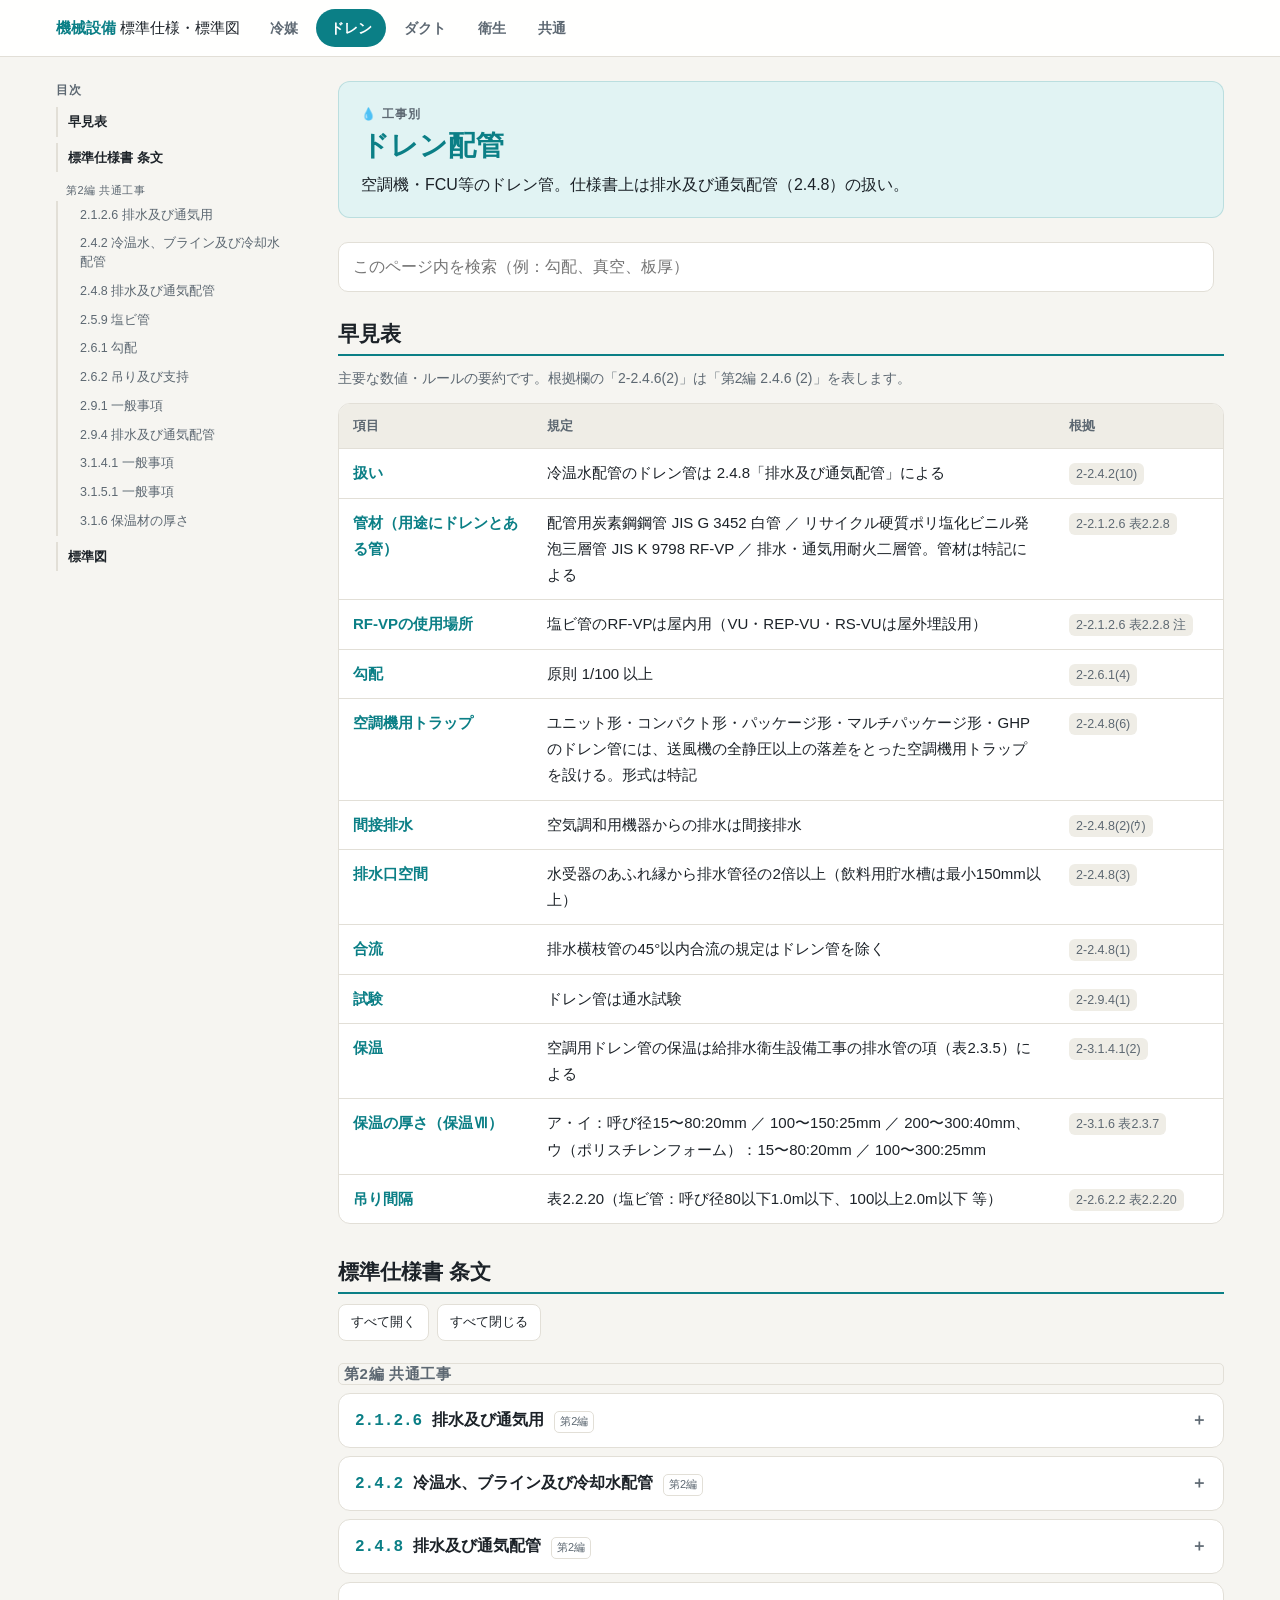
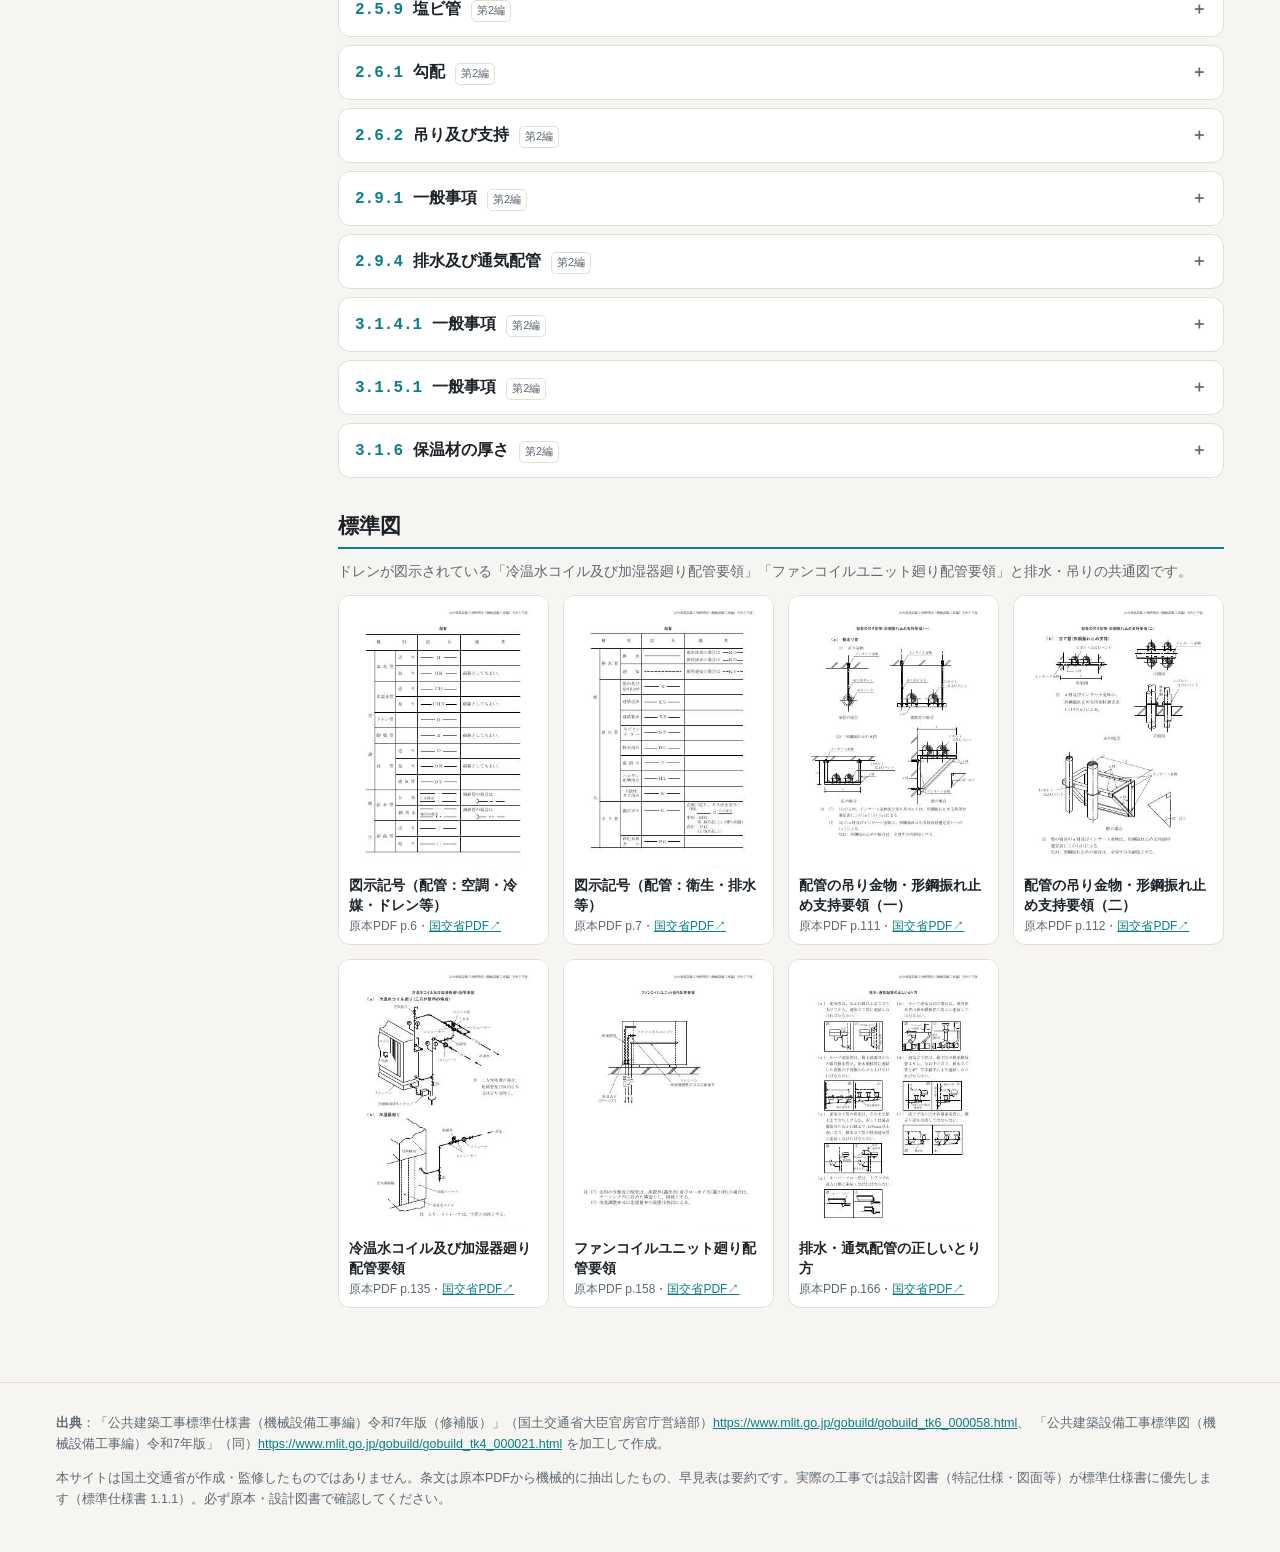
==== drain.html @ b1cf180c "国交省 機械設備 標準仕様書・標準図 工事別まとめサイトを作成 冷媒・ドレン・ダクト・衛生配管の条文、早見表、標準図を工事別に整理。  Co-Authored-By: Claude Opus 5.5 " ====
<!doctype html>
<html lang="ja"><head><meta charset="utf-8">
<meta name="viewport" content="width=device-width,initial-scale=1">
<title>ドレン配管｜国交省 機械設備 標準仕様書・標準図 工事別まとめ</title>
<meta name="description" content="ドレン配管：国交省標準仕様書・標準図（機械設備工事編 令和7年版）の該当条文・早見表・標準図">
<link rel="stylesheet" href="style.css">
</head><body data-work="drain">
<header class="top"><div class="wrap">
<a class="brand" href="index.html"><b>機械設備</b> 標準仕様・標準図</a>
<nav class="tabs"><a href="reibai.html" class="">冷媒</a><a href="drain.html" class="on">ドレン</a><a href="duct.html" class="">ダクト</a><a href="eisei.html" class="">衛生</a><a href="kyotsu.html" class="">共通</a></nav>
</div></header>
<main class="wrap layout">
<aside class="toc"><div class="tocin"><p class="toch">目次</p><a href="#quick" class="">早見表</a><a href="#spec" class="">標準仕様書 条文</a><span class="tochen">第2編 共通工事</span><a href="#c2-2_1_2_6" class="sub">2.1.2.6 排水及び通気用</a><a href="#c2-2_4_2" class="sub">2.4.2 冷温水、ブライン及び冷却水配管</a><a href="#c2-2_4_8" class="sub">2.4.8 排水及び通気配管</a><a href="#c2-2_5_9" class="sub">2.5.9 塩ビ管</a><a href="#c2-2_6_1" class="sub">2.6.1 勾配</a><a href="#c2-2_6_2" class="sub">2.6.2 吊り及び支持</a><a href="#c2-2_9_1" class="sub">2.9.1 一般事項</a><a href="#c2-2_9_4" class="sub">2.9.4 排水及び通気配管</a><a href="#c2-3_1_4_1" class="sub">3.1.4.1 一般事項</a><a href="#c2-3_1_5_1" class="sub">3.1.5.1 一般事項</a><a href="#c2-3_1_6" class="sub">3.1.6 保温材の厚さ</a><a href="#zu" class="">標準図</a></div></aside>
<div class="content">
<div class="hero h-drain"><p class="kicker">💧 工事別</p><h1>ドレン配管</h1><p>空調機・FCU等のドレン管。仕様書上は排水及び通気配管（2.4.8）の扱い。</p></div>
<div class="search"><input id="q" type="search" placeholder="このページ内を検索（例：勾配、真空、板厚）" autocomplete="off"><span id="qn"></span></div>
<nav class="jump"><a href="#quick">早見表</a><a href="#spec">標準仕様書 条文</a><a href="#zu">標準図</a></nav>
<section id="quick"><h2>早見表</h2><p class="note">主要な数値・ルールの要約です。根拠欄の「2-2.4.6(2)」は「第2編 2.4.6 (2)」を表します。</p><table class="qt"><thead><tr><th>項目</th><th>規定</th><th>根拠</th></tr></thead><tbody><tr class="q"><th>扱い</th><td>冷温水配管のドレン管は 2.4.8「排水及び通気配管」による</td><td><span class="ref">2-2.4.2(10)</span></td></tr><tr class="q"><th>管材（用途にドレンとある管）</th><td>配管用炭素鋼鋼管 JIS G 3452 白管 ／ リサイクル硬質ポリ塩化ビニル発泡三層管 JIS K 9798 RF-VP ／ 排水・通気用耐火二層管。管材は特記による</td><td><span class="ref">2-2.1.2.6 表2.2.8</span></td></tr><tr class="q"><th>RF-VPの使用場所</th><td>塩ビ管のRF-VPは屋内用（VU・REP-VU・RS-VUは屋外埋設用）</td><td><span class="ref">2-2.1.2.6 表2.2.8 注</span></td></tr><tr class="q"><th>勾配</th><td>原則 1/100 以上</td><td><span class="ref">2-2.6.1(4)</span></td></tr><tr class="q"><th>空調機用トラップ</th><td>ユニット形・コンパクト形・パッケージ形・マルチパッケージ形・GHPのドレン管には、送風機の全静圧以上の落差をとった空調機用トラップを設ける。形式は特記</td><td><span class="ref">2-2.4.8(6)</span></td></tr><tr class="q"><th>間接排水</th><td>空気調和用機器からの排水は間接排水</td><td><span class="ref">2-2.4.8(2)(ｳ)</span></td></tr><tr class="q"><th>排水口空間</th><td>水受器のあふれ縁から排水管径の2倍以上（飲料用貯水槽は最小150mm以上）</td><td><span class="ref">2-2.4.8(3)</span></td></tr><tr class="q"><th>合流</th><td>排水横枝管の45°以内合流の規定はドレン管を除く</td><td><span class="ref">2-2.4.8(1)</span></td></tr><tr class="q"><th>試験</th><td>ドレン管は通水試験</td><td><span class="ref">2-2.9.4(1)</span></td></tr><tr class="q"><th>保温</th><td>空調用ドレン管の保温は給排水衛生設備工事の排水管の項（表2.3.5）による</td><td><span class="ref">2-3.1.4.1(2)</span></td></tr><tr class="q"><th>保温の厚さ（保温Ⅶ）</th><td>ア・イ：呼び径15〜80:20mm ／ 100〜150:25mm ／ 200〜300:40mm、ウ（ポリスチレンフォーム）：15〜80:20mm ／ 100〜300:25mm</td><td><span class="ref">2-3.1.6 表2.3.7</span></td></tr><tr class="q"><th>吊り間隔</th><td>表2.2.20（塩ビ管：呼び径80以下1.0m以下、100以上2.0m以下 等）</td><td><span class="ref">2-2.6.2.2 表2.2.20</span></td></tr></tbody></table></section><section id="spec"><h2>標準仕様書 条文</h2><div class="tools"><button type="button" data-act="open">すべて開く</button><button type="button" data-act="close">すべて閉じる</button></div><h3 class="hen">第2編 共通工事</h3><details class="cl" id="c2-2_1_2_6"><summary><span class="num">2.1.2.6</span><span class="ttl">排水及び通気用</span><span class="hen">第2編</span></summary><div class="body"><div class="pgs">原本ページ：<a class="pg" href="img/spec/p033.jpg" data-full="img/spec/p033.jpg" data-cap="標準仕様書 原本PDF 33ページ">原本 p.33</a> <a class="pg" href="img/spec/p034.jpg" data-full="img/spec/p034.jpg" data-cap="標準仕様書 原本PDF 34ページ">原本 p.34</a> <a class="ext" href="https://www.mlit.go.jp/gobuild/content/001967513.pdf#page=33" target="_blank" rel="noopener">国交省PDF↗</a></div><p class="l1">(1) 排水及び通気管の規格は、表 2.2.8 によるものとし、管材は特記による。</p>
<pre class="tbl">                             表2.2.8   排水及び通気管
                              規              格
    呼   称                                                          用    途
              番       号           名          称         備      考
鋼   管       JIS G 3442    水配管用亜鉛めっき鋼管                             雑排水、通気
            JIS G 3452    配管用炭素鋼鋼管                    白管          ドレン
排水用塩ビライニ WSP 042          排水用硬質塩化ビニルライニング鋼管                       汚水、雑排水
ング鋼管                                                              雨水、通気
コーティング鋼管 WSP 032          排水用ノンタールエポキシ塗装鋼管                        汚水、雑排水
                                                                  雨水、通気
塩ビ管         JIS K 6741    硬質ポリ塩化ビニル管                  VP・VU       汚水、雑排水
            AS 58         排水用リサイクル硬質ポリ塩化ビニル管          REP-VU      雨水、通気
            JIS K 9798    リサイクル硬質ポリ塩化ビニル発泡三層管 RF-VP               ドレン
            JIS K 9797    リサイクル硬質ポリ塩化ビニル三層管           RS-VU
耐火二層管             ―       排水・通気用耐火二層管                             汚水、雑排水
                          JIS K 6741「硬質ポリ塩化ビニル管（VP）               雨水、通気
                          」又はJIS K 9798「リサイクル硬質ポリ塩                ドレン
                          化ビニル発泡三層管（RF-VP）」規格品に
                          繊維モルタルで被覆したもので国土交通大
                          臣認定のもの
コンクリート管     JIS A 5372    プレキャスト鉄筋コンクリート製品            外圧管１
                          （1類水路用遠心力鉄筋コンクリート管）         種のＢ形</pre>
<p class="l1">注 塩ビ管のRF-VPは屋内用とし、VU、REP-VU及びRS-VUは、屋外埋設用とする。</p>
<p class="l1">(2) 排水及び通気管の継手は、表 2.2.9 による。</p>
<pre class="tbl">                                           表2.2.9   排水及び通気管の継手
      呼      称                         規                格             備   考
                     番       号                      名        称
鋼管継手             JPF DF 001                排水用ねじ込み式鋳鉄製管継手        亜鉛めっきを施したもの
                 JPF MDJ 002               排水鋼管用可とう継手            クッションパッキン付を含む。
                                           （MDジョイント）             住宅内転がし配管用は除く。
                 JPF MDJ 003               圧送排水鋼管用可とう継手
排水用塩ビライ          JPF MDJ 002               排水鋼管用可とう継手            クッションパッキン付を含む。
ニング鋼管継手                                    （MDジョイント）             住宅内転がし配管用は除く。
                 JPF MDJ 004               ちゅう房排水用可とう継手
コーティング鋼          JPF MDJ 002               排水鋼管用可とう継手            クッションパッキン付を含む。
管継手                                        （MDジョイント）             住宅内転がし配管用は除く。
                 JPF MDJ 003               圧送排水鋼管用可とう継手
                 JPF MDJ 004               ちゅう房排水用可とう継手
塩ビ管継手            JIS K 6739                排水用硬質ポリ塩化ビニル管継
                                           手
                 AS 38                     屋外排水設備用ポリ硬質塩化ビ
                                           ニル管継手（VU継手）
耐火二層管継手                  ―                 排水・通気用耐火二層管継手
                                           JIS K 6739「排水用硬質ポリ塩
                                           化ビニル管継手」規格品に繊維
                                           モルタルで被覆したもので国土
                                           交通大臣認定のもの</pre>
<p class="l1">注 1. 規格にない形状、寸法の排水用ねじ込み式鋳鉄製管継手の品質、管の許容差、試験等は、JPF DF 001「排水用ねじ込み式鋳鉄製管継手」に準ずるものとする。</p>
<pre class="tbl">2.    通気管及び呼び径25以下の排水管の継手には、JIS B 2301「ねじ込み式可鍛鋳鉄製管継手」及びJIS
     B 2302「ねじ込み式鋼管製管継手」を使用してもよい。
3.    満水試験継手は、JPF          MDJ   002「排水鋼管用可とう継手」の満水試験用掃除口付ソケットとする。</pre>
<p class="l1">なお、継手形状が異なる場合は、上記の規格に準ずるものとする。</p><p class="tblnote">※表の罫線はテキスト化で崩れます。数値は必ず原本ページ画像で確認してください。</p></div></details><details class="cl" id="c2-2_4_2"><summary><span class="num">2.4.2</span><span class="ttl">冷温水、ブライン及び冷却水配管</span><span class="hen">第2編</span></summary><div class="body"><div class="pgs">原本ページ：<a class="pg" href="img/spec/p050.jpg" data-full="img/spec/p050.jpg" data-cap="標準仕様書 原本PDF 50ページ">原本 p.50</a> <a class="ext" href="https://www.mlit.go.jp/gobuild/content/001967513.pdf#page=50" target="_blank" rel="noopener">国交省PDF↗</a></div><p class="l1">(1) 冷温水、ブライン及び冷却水管の主管の曲部は、原則として、ベンド又はロングエルボを使用する。</p>
<p class="l1">(2) 冷凍機の冷温水及びブライン管の入口側には、ストレーナを設ける。また、冷温水、ブライン及び冷却水管の出口側には、瞬間流量計を設け、出入口側には、圧力計、温度計及び防振継手を取付ける。ただし、吸収冷凍機、吸収冷温水機及び吸収冷温水機ユニットにおいては、防振継手を除く。</p>
<p class="l1">(3) 冷却塔廻りの配管は、その荷重が直接冷却塔本体にかからないよう十分に支持するものとし、冷却水の出入口側及び補給水管の入口側には、合成ゴム製のフレキシブルジョイントを設け、冷却水の出口側にはストレーナを取付ける。</p>
<p class="l1">(4) 冷温水コイルの冷温水出入口側配管（ファンコイルユニット及び天井内設置のコイルを除く。）には、圧力計及び温度計を取付ける。</p>
<p class="l1">(5) 冷水、ブライン及び冷温水配管の吊りバンド等の支持部は、合成樹脂製の支持受けを使用する。</p>
<p class="l1">(6) ファンコイルユニットと冷温水管の接続部には、ファンコイルユニット用ボール弁を取付ける。</p>
<p class="l1">なお、流量調整弁又は定流量弁の適用は特記による。</p>
<p class="l1">(7) ファンコイルユニットと冷温水管及びファンコンベクターと温水管との接続には、フレキシブルチューブを使用してもよい。</p>
<p class="l1">(8) 熱交換器の冷温水及びブライン出入口側配管には、圧力計及び温度計を取付ける。</p>
<p class="l1">(9) 冷温水ヘッダーの往ヘッダー及び各返り配管には、温度計を取付ける。</p>
<p class="l1">(10) ドレン管は、2.4.8「排水及び通気配管」による。</p>
<p class="l1">(11) 次の機器廻り配管要領は、標準図による。</p>
<p class="l2">(ｱ) 空気調和機（冷温水コイル及び加湿器）</p>
<p class="l2">(ｲ) 鋳鉄製温水ボイラー</p>
<p class="l2">(ｳ) 水冷チリングユニット及び遠心冷凍機</p>
<p class="l2">(ｴ) 吸収冷温水機及び吸収冷温水機ユニット</p>
<p class="l2">(ｵ) 真空式温水発生機及び無圧式温水発生機</p>
<p class="l2">(ｶ) 冷却塔</p>
<p class="l2">(ｷ) 空調ポンプ（冷水ポンプ、冷温水ポンプ、温水ポンプ及び冷却水ポンプ）</p>
<p class="l2">(ｸ) 多管形熱交換器及びプレート形熱交換器</p>
<p class="l2">(ｹ) ファンコイルユニット</p>
<p class="l2">(ｺ) 膨張タンク及び密閉形隔膜式膨張タンク</p>
<p class="l1">(12) 冷温水主管よりの立上り、立下り分岐配管要領等は、標準図（蒸気及び冷温水管の配管要領）による。</p><p class="tblnote">※表の罫線はテキスト化で崩れます。数値は必ず原本ページ画像で確認してください。</p></div></details><details class="cl" id="c2-2_4_8"><summary><span class="num">2.4.8</span><span class="ttl">排水及び通気配管</span><span class="hen">第2編</span></summary><div class="body"><div class="pgs">原本ページ：<a class="pg" href="img/spec/p052.jpg" data-full="img/spec/p052.jpg" data-cap="標準仕様書 原本PDF 52ページ">原本 p.52</a> <a class="pg" href="img/spec/p053.jpg" data-full="img/spec/p053.jpg" data-cap="標準仕様書 原本PDF 53ページ">原本 p.53</a> <a class="ext" href="https://www.mlit.go.jp/gobuild/content/001967513.pdf#page=52" target="_blank" rel="noopener">国交省PDF↗</a></div><p class="l1">(1) ドレン管を除き、排水横枝管等が合流する場合は、必ず 45 ﾟ以内の鋭角をもって水平に近く合流させる。</p>
<p class="l1">(2) 次のものからの排水は、間接排水とする。</p>
<p class="l2">(ｱ) 食品冷蔵容器、厨房用機器、洗濯用機器（業務用）、医療用機器及び水飲器</p>
<p class="l2">(ｲ) 冷凍機及び冷却塔並びに冷媒又は熱媒として水を使用する装置</p>
<p class="l2">(ｳ) 空気調和用機器</p>
<p class="l2">(ｴ) 水用タンク、貯湯タンク、熱交換器その他これに類する機器</p>
<p class="l2">(ｵ) 給湯及び水用各種ポンプ装置その他同種機器</p>
<p class="l1">(3) 間接排水管は、水受器その他のあふれ縁よりその排水管径の２倍以上の空間（飲料用の貯水槽の場合は最小 150mm 以上）を保持して開口しなければならない。また、水が飛散し支障がある場合は、それに適応した防護方法を講ずる。</p>
<p class="l1">(4) 排水立て管の最下部は、必要に応じて、標準図（立て管の床固定要領）により、支持台を設け固定する。</p>
<p class="l1">(5) ３階以上にわたる排水立て管には、各階ごとに満水試験継手を取付ける。</p>
<p class="l1">(6) ユニット形空気調和機、コンパクト形空気調和機、パッケージ形空気調和機、マルチパッケージ形空気調和機及びガスエンジンヒートポンプ式空気調和機のドレン管には、送風機の全静圧以上の落差をとった空調機用トラップを設けるものとし、空調機用トラップの形式は特記による。</p>
<p class="l1">(7) 厨房排水及び厨房排水用通気の継手に排水鋼管用可とう継手を使用する場合は、JPF MDJ004「ちゅう房排水用可とう継手」を使用する。</p>
<p class="l1">(8) 水中ポンプの吐出管は、ポンプ本体に荷重がかからないように、かつ、地震動に対しても堅固に支持する。</p>
<p class="l1">なお、ポンプを引き上げられるように、吐出管はフランジ接合とし、かつ、逆流を防ぐような立上り部分を設ける。</p>
<p class="l1">(9) 通気管は、排水横枝管等より垂直ないし 45 ﾟ以内の角度で取出し、水平に取出してはならない。</p>
<p class="l1">(10) 各階の通気管を通気立て管に連結する場合は、その階の器具のあふれ縁より 150mm 以上の所で連結する。</p>
<p class="l1">なお、通気立て管を伸頂通気管に連結する場合もこれによる。</p>
<p class="l1">(11) 排水及び通気配管要領は、標準図（排水・通気配管の正しいとり方）による。</p><p class="tblnote">※表の罫線はテキスト化で崩れます。数値は必ず原本ページ画像で確認してください。</p></div></details><details class="cl" id="c2-2_5_9"><summary><span class="num">2.5.9</span><span class="ttl">塩ビ管</span><span class="hen">第2編</span></summary><div class="body"><div class="pgs">原本ページ：<a class="pg" href="img/spec/p057.jpg" data-full="img/spec/p057.jpg" data-cap="標準仕様書 原本PDF 57ページ">原本 p.57</a> <a class="ext" href="https://www.mlit.go.jp/gobuild/content/001967513.pdf#page=57" target="_blank" rel="noopener">国交省PDF↗</a></div><p class="l1">(1) 給水管の接合は、接着接合又はゴム輪接合とし、次による。特記がなければ、接着接合とし、給水装置に該当する場合は、全て水道事業者の定める接合方法による。</p>
<p class="l2">(ｱ) 接着接合の場合は、切断後、呼び径 13～30 は１mm、呼び径 40 及び 50 は２mm、呼び径65 以上は２mm 以上の面取りを行い、受口内面及び差口外面の油脂分等を除去した後、差口外面の標準差込み長さの位置に標線を付ける。次に、受口内面及び差口外面に専用の接着剤を薄く均一に塗布し、速やかに差口を受口に挿入し、標線位置まで差込み、そのまま保持する。差込み保持時間は、呼び径 50 以下は 30 秒以上、呼び径 65 以上は 60 秒以上とする。接着後は、はみ出した接着剤をふきとり、換気等により、管内に充満する接着剤の溶媒蒸気を排除する。</p>
<p class="l2">(ｲ) ゴム輪接合の場合は、切断後、管の厚さの 1/2、約 15°の面取りを行い、ゴム輪受口内面及び差口外面のゴミ等を除去した後、差口外面の標準差込み長さの位置に標線を付ける。次に、ゴム輪及び差口外面に専用の滑剤を塗布し、管軸を合わせて標線位置まで挿入する。</p>
<p class="l1">(2) 排水管の接合は、接着接合又はゴム輪接合とし、次による。</p>
<p class="l1">なお、特記がなければ、接着接合とする。</p>
<p class="l2">(ｱ) 接着接合及びゴム輪接合共、(1)の(ｱ)及び(ｲ)と同じ接合方法とする。</p>
<p class="l2">(ｲ) 管内の流れの障害となる段違いを生じないようにする。</p><p class="tblnote">※表の罫線はテキスト化で崩れます。数値は必ず原本ページ画像で確認してください。</p></div></details><details class="cl" id="c2-2_6_1"><summary><span class="num">2.6.1</span><span class="ttl">勾配</span><span class="hen">第2編</span></summary><div class="body"><div class="pgs">原本ページ：<a class="pg" href="img/spec/p063.jpg" data-full="img/spec/p063.jpg" data-cap="標準仕様書 原本PDF 63ページ">原本 p.63</a> <a class="pg" href="img/spec/p064.jpg" data-full="img/spec/p064.jpg" data-cap="標準仕様書 原本PDF 64ページ">原本 p.64</a> <a class="ext" href="https://www.mlit.go.jp/gobuild/content/001967513.pdf#page=63" target="_blank" rel="noopener">国交省PDF↗</a></div><p class="l1">(1) 給水管、給湯管、消火管（ガス系消火管を除く。）、冷却水管、冷温水管、ブライン管、高温水管及び油管の場合は、水抜き及び空気抜きが容易に行えるように適切な勾配を確保する。</p>
<p class="l1">(2) 屋内横走り排水管の勾配は、原則として、呼び径 65 以下は最小 1/50、呼び径 75、100 は最小 1/100、呼び径 125 は最小 1/150、呼び径 150 以上は最小 1/200 とする。また、通気管は、全ての立て管に向って上り勾配をとり、いずれも逆勾配又は凸凹部のないようにする。</p>
<p class="l1">(3) 蒸気給気管は、原則として、先下り配管で、勾配は 1/250 とし、先上がりの場合は 1/80とする。また、蒸気還管は、先下り配管とし、勾配は 1/200 から 1/300 とする。</p>
<p class="l1">(4) ドレン管の勾配は、原則として、1/100 以上とする。</p><p class="tblnote">※表の罫線はテキスト化で崩れます。数値は必ず原本ページ画像で確認してください。</p></div></details><details class="cl" id="c2-2_6_2"><summary><span class="num">2.6.2</span><span class="ttl">吊り及び支持</span><span class="hen">第2編</span></summary><div class="body"><div class="pgs">原本ページ：<a class="pg" href="img/spec/p064.jpg" data-full="img/spec/p064.jpg" data-cap="標準仕様書 原本PDF 64ページ">原本 p.64</a> <a class="pg" href="img/spec/p065.jpg" data-full="img/spec/p065.jpg" data-cap="標準仕様書 原本PDF 65ページ">原本 p.65</a> <a class="pg" href="img/spec/p066.jpg" data-full="img/spec/p066.jpg" data-cap="標準仕様書 原本PDF 66ページ">原本 p.66</a> <a class="ext" href="https://www.mlit.go.jp/gobuild/content/001967513.pdf#page=64" target="_blank" rel="noopener">国交省PDF↗</a></div><h4 class="sub">2.6.2.1 一般事項</h4>
<p class="l1">(1) 屋内の配管の吊り、支持等の施工要領は、標準図（配管の吊り金物・形鋼振れ止め支持要領（一）、配管の吊り金物・形鋼振れ止め支持要領（二）、立て管の床固定要領）による。</p>
<p class="l1">(2) 屋上の配管の施工要領は、標準図（屋上配管支持施工要領）によるものとし、防水層に支障のないよう施工する。</p>
<p class="l1">なお、適用箇所は特記による。</p>
<p class="l1">(3) 外壁の配管の施工要領は、特記による。特記がなければ、配管の荷重を支持できる支持金物等を用いる。</p>
<p class="l1">(4) 機器廻りの配管は、地震時等に加わる過大な力、機器の振動、管内流体の脈動等による力を抑えるために、次の固定又は支持を行う。</p>
<p class="l2">(ｱ) 冷凍機、ポンプ等に接続する呼び径 100 以上の配管は、床より形鋼で固定する。</p>
<p class="l2">(ｲ) 呼び径 80 以下の配管、空気調和機及びタンク類に接続する配管は、形鋼振れ止め支持とする。</p>
<p class="l2">なお、施工要領は、標準図（機器廻り配管吊り及び支持要領（一）、機器廻り配管吊り及び支持要領（二））による。</p>
<p class="l1">(5) ステンレス鋼管及び銅管の支持及び固定に鋼製又は鋳鉄製の金物を使用する場合は、合成樹脂を被覆した支持及び固定金具を用いるか、ゴムシート又は合成樹脂の絶縁テープ等を介して取付ける。</p>
<p class="l1">なお、合成樹脂が破損しないように、締付ける。</p>
<p class="l1">(6) インサート金物は、吊り用ボルトに対し、適正なサイズのものを選定する。</p>
<p class="l1">(7) 壁貫通等で、形鋼による振れ止めと同等に振れを防止できる場合は、貫通部及び吊りをもって振れ止め支持とみなしてもよい。</p>
<h4 class="sub">2.6.2.2 横走り管の吊り及び支持</h4>
<p class="l1">(1) 横走り管は、吊り金物による吊り及び形鋼振れ止め支持を表 2.2.20 により行う。また、形鋼振れ止め支持を行う横走り主管の末端部には、形鋼振れ止め支持を行う。</p>
<pre class="tbl">                     表2.2.20 横走り管の吊り及び振れ止め支持間隔
               呼び径
分   類                  15    20   25    32   40   50   65   80   100 125 150 200 250   300
吊り金物    鋼管及び                            2.0ｍ以下                             3.0ｍ以下
による吊    ステンレス鋼管
り       塩ビ管、                           1.0ｍ以下                             2.0ｍ以下
        耐火二層管及び
        ポリエチレン管
        銅        管                     1.0ｍ以下                             2.0ｍ以下
                      0.6ｍ                   1.0ｍ以               1.6m
        ポリブテン管                0.7ｍ以下                   1.3ｍ以下                 ―
                      以下                      下                  以下
形鋼振れ    鋼管及び                      ―                    8.0ｍ以下               12ｍ以下
止め支持    ステンレス鋼管
        塩ビ管、            ――         6.0ｍ以下              8.0ｍ以下               12ｍ以下
        耐火二層管、
        ポリエチレン管
        及びポリブテン管
        銅        管      ――         6.0ｍ以下              8.0ｍ以下               12ｍ以下</pre>
<p class="l1">(2) 次の配管の形鋼振れ止め支持は不要とし、必要な場合の支持間隔は特記による。</p>
<p class="l2">(ｱ) 鋼管及びステンレス鋼管の呼び径 40 以下</p>
<p class="l2">(ｲ) 塩ビ管、耐火二層管、ポリエチレン管、ポリブテン管及び銅管の呼び径 20 以下</p>
<p class="l2">(ｳ) 配管の吊り用ボルトの長さが均一で、200mm 以下の場合</p>
<p class="l1">(3) 直管部の長さが 25m を超える場合は、25m 以内ごとに、直管方向の形鋼振れ止め支持を行う。ただし、表 2.2.20 で形鋼振れ止め支持を規定していない呼び径の配管は不要とする。</p>
<p class="l1">(4) 吊り用ボルトは、吊り荷重により適正なボルト径のものを選定する。ただし、鋼管及びステンレス鋼管の横走り管の吊り用ボルトの径は、配管呼び径 100 以下は呼称 M10 又は呼び径 9、呼び径 125 以上 200 以下は呼称 M12 又は呼び径 12、呼び径 250 以上は呼称 M16 又は呼び径 16 としてもよい。</p>
<p class="l1">(5) ハウジング形管継手で接合されている呼び径 100 以上の配管は、吊り材長さが 400mm 以下の場合、吊り材に曲げ応力が生じないように、吊り用ボルトに替えてアイボルト、鎖等を使用して吊る（可動式のみ、固定式は除く。）。</p>
<p class="l1">(6) 電動弁等の重量物及び可とう性を有する継手（排水鋼管用可とう継手、ハウジング形管継手(可動式)等）を使用する場合は、表 2.2.20 のほか、その直近で吊る。曲部及び分岐箇所は、必要に応じて支持する。</p>
<p class="l1">(7) 蒸気管の横走り管を、形鋼振れ止め支持により下方より支持する場合には、ローラ金物等を使用する。</p>
<p class="l1">(8) 蒸気管の横走り管は、伸縮管継手と固定点との中間に標準図（伸縮管継手の固定及びガイド・座屈防止用形鋼振れ止め支持施工要領）による座屈防止用形鋼振れ止め支持を設ける。</p>
<p class="l1">(9) 冷媒用銅管の吊り、支持等は次による。</p>
<p class="l2">(ｱ) 吊り金物の間隔は、銅管の基準外径が 9.52mm 以下の場合は 1.5ｍ以下、12.70mm 以上の場合は 2.0ｍ以下とする。</p>
<p class="l2">(ｲ) 形鋼振れ止め支持間隔は銅管による。ただし、液管・ガス管共吊りの場合は、液管の外径とするが、液管 25mm 未満の形鋼振れ止めの支持間隔は、ガス管の外径による。</p>
<p class="l2">(ｳ) 冷媒管と制御線を共吊りする場合は、支持部で制御線に損傷を与えないようにする。</p>
<h4 class="sub">2.6.2.3 立て管の支持</h4>
<p class="l1">(1) 複数階にわたって設置する立て管は、表 2.2.21 により固定(床)及び形鋼振れ止め支持を行う。</p>
<pre class="tbl">        表 2.2.21 立て管の固定(床)及び振れ止め箇所
施工の種別               管種                施工場所
          鋼管及びステンレス鋼管           最下階の床又は最上階の床
固定(床)
          (呼び径80以下は不要としてもよい。)
形鋼振れ      鋼管及びステンレス鋼管           各階１箇所
止め支持      塩ビ管、耐火二層管及び           各階１箇所
          ポリエチレン管
          銅管                    各階１箇所</pre>
<p class="l1">(2) 呼び径80以下の配管の固定(床)は、不要としてもよい。</p>
<p class="l1">(3) 鋼管及びステンレス鋼管で、床貫通等により振れが防止されている場合は、形鋼振れ止め支持を3階ごとに1箇所としてもよい｡</p>
<p class="l1">なお、排水用可とう継手を使用する場合は、最下階の床に１箇所設ける。</p>
<p class="l1">(4) 耐火二層管の立て管に伸縮継手を取付ける場合で伸縮継手直下に床貫通の振れ止め支持がされている場合は、伸縮継手の形鋼振れ止め支持の固定と共用してもよい。</p>
<p class="l1">(5) 冷媒用銅管の立て管の振れ止めは、形鋼による支持に代えて、冷媒用銅管用の支持材を用いても良い。</p>
<p class="l1">(6) 冷媒用銅管の立て管は、立て管長の中間部で１箇所固定し、他は配管の温度変化による伸縮を妨げない支持とする。</p><p class="tblnote">※表の罫線はテキスト化で崩れます。数値は必ず原本ページ画像で確認してください。</p></div></details><details class="cl" id="c2-2_9_1"><summary><span class="num">2.9.1</span><span class="ttl">一般事項</span><span class="hen">第2編</span></summary><div class="body"><div class="pgs">原本ページ：<a class="pg" href="img/spec/p068.jpg" data-full="img/spec/p068.jpg" data-cap="標準仕様書 原本PDF 68ページ">原本 p.68</a> <a class="ext" href="https://www.mlit.go.jp/gobuild/content/001967513.pdf#page=68" target="_blank" rel="noopener">国交省PDF↗</a></div><p class="l1">(1) 試験は、以下のいずれかの施工前に行う。</p>
<p class="l2">(ｱ) 隠ぺい又は埋戻し</p>
<p class="l2">(ｲ) 配管完了後の塗装（ねじ部のさび止めペイントは除く。）</p>
<p class="l2">(ｳ) 保温施工</p><p class="tblnote">※表の罫線はテキスト化で崩れます。数値は必ず原本ページ画像で確認してください。</p></div></details><details class="cl" id="c2-2_9_4"><summary><span class="num">2.9.4</span><span class="ttl">排水及び通気配管</span><span class="hen">第2編</span></summary><div class="body"><div class="pgs">原本ページ：<a class="pg" href="img/spec/p069.jpg" data-full="img/spec/p069.jpg" data-cap="標準仕様書 原本PDF 69ページ">原本 p.69</a> <a class="ext" href="https://www.mlit.go.jp/gobuild/content/001967513.pdf#page=69" target="_blank" rel="noopener">国交省PDF↗</a></div><p class="l1">(1) 排水管は、満水試験を行い、衛生器具等の取付け完了後、通水試験を行う。また、ドレン管は、通水試験を行う。</p>
<p class="l1">なお、保持時間は、満水試験にあっては最小 30 分とする。</p>
<p class="l1">(2) 排水ポンプ吐出し管は、2.9.3「給水及び給湯配管」(1)による。</p><p class="tblnote">※表の罫線はテキスト化で崩れます。数値は必ず原本ページ画像で確認してください。</p></div></details><details class="cl" id="c2-3_1_4_1"><summary><span class="num">3.1.4.1</span><span class="ttl">一般事項</span><span class="hen">第2編</span></summary><div class="body"><div class="pgs">原本ページ：<a class="pg" href="img/spec/p074.jpg" data-full="img/spec/p074.jpg" data-cap="標準仕様書 原本PDF 74ページ">原本 p.74</a> <a class="pg" href="img/spec/p075.jpg" data-full="img/spec/p075.jpg" data-cap="標準仕様書 原本PDF 75ページ">原本 p.75</a> <a class="pg" href="img/spec/p076.jpg" data-full="img/spec/p076.jpg" data-cap="標準仕様書 原本PDF 76ページ">原本 p.76</a> <a class="ext" href="https://www.mlit.go.jp/gobuild/content/001967513.pdf#page=74" target="_blank" rel="noopener">国交省PDF↗</a></div><p class="l1">(1) 空気調和設備工事の保温の種別及び厚さは、(2)及び(3)によるほか、表 2.3.2 による。</p>
<p class="l1">(2) 空調用のドレン管の保温は、3.1.5「給排水衛生設備工事」排水管の項による。</p>
<p class="l1">(3) 以下のダクト、機器、管、弁、フランジ等の保温を行う場合は、保温の適用、種別及び厚さを特記する。</p>
<p class="l2">(ｱ) 換気用ダクト</p>
<p class="l2">(ｲ) 外気取入れ用ダクト</p>
<p class="l2">(ｳ) 排気用ダクト</p>
<p class="l2">(ｴ) 厨房排気用ダクト</p>
<p class="l2">(ｵ) 空調している建物内の還りダクト</p>
<p class="l2">(ｶ) 屋内外露出排煙ダクト</p>
<p class="l2">(ｷ) 暗渠内（ピット内を含む。）のダクト</p>
<p class="l2">(ｸ) 内貼りしたダクト及び内貼りしたチャンバー</p>
<p class="l2">(ｹ) 断熱材付きフレキシブルダクト及びたわみ継手</p>
<p class="l2">(ｺ) 屋外露出の煙道及び煙突</p>
<p class="l2">(ｻ) ユニット形空気調和機及びコンパクト形空気調和機</p>
<p class="l2">(ｼ) 送風機</p>
<p class="l2">(ｽ) ポンプ</p>
<p class="l2">(ｾ) オイルサービスタンク及びオイルタンク</p>
<p class="l2">(ｿ) 空調用密閉形隔膜式膨張タンク</p>
<p class="l2">(ﾀ) プレート形熱交換器</p>
<p class="l2">(ﾁ) 共同溝に設置する配管</p>
<p class="l2">(ﾂ) 放熱器廻り蒸気管及び温水管</p>
<p class="l2">(ﾃ) 蒸気還管</p>
<p class="l2">(ﾄ) 蒸気管及び温水管で、屋内及び暗渠内の弁、フランジ、伸縮管継手、防振継手、フレキシブルジョイント、各種装置廻りの配管等</p>
<p class="l2">(ﾅ) 冷凍機の冷却水管</p>
<p class="l2">(ﾆ) ポンプ廻りの防振継手、フレキシブルジョイント</p>
<p class="l2">(ﾇ) 各種タンク類のオーバーフロー管及びドレン管（冷水及び冷温水タンクの第一バルブまでを除く。）</p>
<p class="l2">(ﾈ) エア抜弁以降の配管及び排泥弁以降の配管</p>
<p class="l2">(ﾉ) 油管</p>
<p class="l2">(ﾊ) 断熱材被覆銅管</p>
<pre class="tbl">                      表 2.3.2     空気調和設備工事の保温の種別及び厚さ
                                               保温の種別
                                          施工箇所
                                          天井内、      暗渠内                     厚
        区       分      屋内露出        機械室、                    多湿箇
                                          パイプ及びダク   (ピット            保温材料    さ
                       (一般居        書庫、                     所、屋
                                          トシャフト内、   内を含
                       室、廊下)       倉庫                      外露出
                                          空隙壁中      む。)
    温       水   管
                         A1、A 3      Ｂ         C2      Ｄ    E２      ア・イ     Ⅰ
    (膨張管を含む。)
    蒸       気   管
管
□   (低圧(0.1MPa 未満)の      A1、A 3      Ｂ         C2      Ｄ    E２      ア・イ     Ⅱ
継
手   蒸気)
及   冷水・冷温水管
び                        A1、A 3      Ｂ         C1      Ｄ    E２      ア・イ・ウ   Ⅲ
弁   (膨張管を含む。)
類
を   冷水管
含                                    Ｂ         C1                    ウ      Ⅳ
    (冷水温度 2～4℃)
む
□   ブライン管
□                        A1、A 3      Ｂ         C1      Ｄ    E２       ウ      Ⅴ
    (ブライン温度-10℃)
    冷媒管
                         A1、A 3      Ｂ         C1      Ｄ    E２      ア・イ     Ⅵ
    (断熱材被覆銅管を除く。)
    冷水タンク、
    冷温水タンク、
                                     F１                    F2、F 3   ア・イ・ウ   Ⅸ
タ   冷水ヘッダー、
ン   冷温水ヘッダー
ク
及   温水タンク、
び
ヘ   還水タンク、
□
ダ   温水ヘッダー、                          G１                    G2、G 3   ア・イ     Ⅸ
□   蒸気ヘッダー、
    熱交換器
    開放形膨張タンク                         G１                    G2、G 3   ア・イ     Ⅷ
一
般   長方形ダクト                J１         Ｉ         Ｉ            K２      ア・イ     Ⅺ
ダ
ク
    スパイラルダクト              O１         Ｎ         Ｎ            P２      ア・イ     Ⅺ
ト
消   サプライチャンバー                        Ｍ         Ｍ                    ア・イ     Ⅸ
音
内   消音チャンバー、
                                     Ｌ         Ｌ                    ア・イ     Ⅷ
貼   消音エルボ
排
煙
    長       方   形                              Ｉ                     ア      Ⅺ
ダ
ク   円           形                              Ｎ                     ア      Ⅺ
ト
煙   長       方   形                    H１                              ア      Ⅹ
道   円           形                    H１                              ア      Ⅹ</pre>
<p class="l1">注 1. 建築基準法施行令第112条第20項に規定する準耐火構造の防火区画等を貫通する冷水管及び冷温水管の保温は、その貫通する部分をロックウール保温材で行う。</p>
<pre class="tbl">2.    ダクトのフランジ部（補強を含む。）は、厚さ25mmの保温材の重ね巻きを行うか、ダクトの保温厚さを
     フランジ高さ+10mm以上とする。（送風温度が14℃以上の場合）
3.    保温の種別の記号は、3.1.4.2「管、タンク及びヘッダーの保温の種別」及び3.1.4.3「ダクトの保温の
     種別」による。
4.    保温の厚さの記号は、3.1.6「保温材の厚さ」による。
5.    保温の施工箇所の多湿箇所は、浴室、厨房等を含む。</pre>
<p class="l2">なお、厨房の天井内は含まない。</p>
<pre class="tbl">6.    保温の施工箇所の屋外露出は、バルコニー及び開放廊下を含む。
7.    保温の施工箇所の空欄部分で保温を行う場合は、保温の適用、種別及び厚さを特記する。</pre><p class="tblnote">※表の罫線はテキスト化で崩れます。数値は必ず原本ページ画像で確認してください。</p></div></details><details class="cl" id="c2-3_1_5_1"><summary><span class="num">3.1.5.1</span><span class="ttl">一般事項</span><span class="hen">第2編</span></summary><div class="body"><div class="pgs">原本ページ：<a class="pg" href="img/spec/p080.jpg" data-full="img/spec/p080.jpg" data-cap="標準仕様書 原本PDF 80ページ">原本 p.80</a> <a class="pg" href="img/spec/p081.jpg" data-full="img/spec/p081.jpg" data-cap="標準仕様書 原本PDF 81ページ">原本 p.81</a> <a class="ext" href="https://www.mlit.go.jp/gobuild/content/001967513.pdf#page=80" target="_blank" rel="noopener">国交省PDF↗</a></div><p class="l1">(1) 給排水衛生設備工事の保温の種別及び厚さは、(2)によるほか、表 2.3.5 による。</p>
<p class="l1">(2) 以下の機器、管、弁、フランジ等の保温を行う場合は、保温の適用、保温の種別及び厚さを特記する。</p>
<p class="l2">(ｱ) 衛生器具の附属品と見なされる器具及び配管（流し下部の床上排水管を含む。）</p>
<p class="l2">(ｲ) 共同溝に設置する配管</p>
<p class="l2">(ｳ) 鋼板製のタンク（ふたの部分は保温を行わない。）</p>
<p class="l2">(ｴ) 給水管で、ポンプ廻りの防振継手、フレキシブルジョイント</p>
<p class="l2">(ｵ) 給水及び排水の地中又はコンクリート埋設配管</p>
<p class="l2">(ｶ) 給湯管で、屋内及び暗渠内配管の弁、フランジ、伸縮管継手、防振継手、フレキシブルジョイント等</p>
<p class="l2">(ｷ) 保温付被覆銅管</p>
<p class="l2">(ｸ) 排水管で、暗渠内配管（ピット内を含む。）、屋外露出配管及び耐火二層管</p>
<p class="l2">(ｹ) 通気管（保温された排水管の分枝点より100mm以下の部分を除く。）</p>
<p class="l2">(ｺ) 消火管</p>
<p class="l2">(ｻ) 厨房機器及びガス湯沸器廻りの給水、排水及び給湯管</p>
<p class="l2">(ｼ) 各種タンク類のオーバーフロー管及びドレン管</p>
<p class="l2">(ｽ) エア抜弁以降の配管及び排泥弁以降の配管等</p>
<p class="l2">(ｾ) ポンプ</p>
<p class="l2">(ｿ) 消火用呼水タンク</p>
<p class="l2">(ﾀ) 給湯用密閉形隔膜式膨張タンク</p>
<p class="l2">(ﾁ) 屋内外露出の排気筒</p>
<pre class="tbl">                        表 2.3.5   給排水衛生設備工事の保温の種別及び厚さ
                                                    保温の種別
                                               施工箇所
                               機械      天井内、                                     厚
     区         分     屋内露出                       暗渠内（ピッ
                               室、書     パイプシャ                多湿    屋外    保温材料    さ
                     （一般居                       ト内を含
                               庫、      フト内、                 箇所    露出
                     室、廊下）                      む。）
                               倉庫      空隙壁中
管                    ａ 1、ａ 3      ｂ      ｃ                              ア・イ・ウ
□        給水管                                                                    Ⅶ
継
手                                                   ｄ            ｅ２       ウ
及
び
弁                    ａ 1、ａ 3      ｂ      ｃ                              ア・イ・ウ
類
を        排水管                                                                    Ⅶ
含                                                           ｅ２            ウ
]
む
□        給湯管
□                    ａ 1、ａ 3      ｂ      ｃ          ｄ            ｅ２      ア・イ    Ⅰ
         (膨張管を含む。)
         鋼板製のタンク                  f１                         f ２ 、f ３   ア・イ・ウ   Ⅷ
タ        貯湯タンク                    g１                         g ２ 、g ３    ア・イ    Ⅸ
ン
ク
等        排気筒
                                         ｈ                                ア     Ⅸ
         (隠ぺい箇所)</pre>
<p class="l1">注 1. 建築基準法施行令第112条第20項に規定する準耐火構造の防火区画等を貫通する給水管、排水管及び給湯管の保温は、その貫通する部分をロックウール保温材で行う。</p>
<pre class="tbl">2.    保温の種別の記号は、3.1.5.2「管、タンク及び排気筒の保温の種別」による。
3.    保温の厚さの記号は、3.1.6「保温材の厚さ」による。
4.    通気管のうち、保温された排水管の分岐より100mm以下の部分は、排水管の保温による。
5.    保温の施工箇所の多湿箇所は、浴室、厨房等を含む。</pre>
<p class="l2">なお、厨房の天井内は含まない。</p>
<pre class="tbl">6.    保温の施工箇所の屋外露出は、バルコニー及び開放廊下を含む。
7.    保温の施工箇所の空欄部分で保温を行う場合は、保温の適用、種別及び厚さを特記する。</pre><p class="tblnote">※表の罫線はテキスト化で崩れます。数値は必ず原本ページ画像で確認してください。</p></div></details><details class="cl" id="c2-3_1_6"><summary><span class="num">3.1.6</span><span class="ttl">保温材の厚さ</span><span class="hen">第2編</span></summary><div class="body"><div class="pgs">原本ページ：<a class="pg" href="img/spec/p084.jpg" data-full="img/spec/p084.jpg" data-cap="標準仕様書 原本PDF 84ページ">原本 p.84</a> <a class="ext" href="https://www.mlit.go.jp/gobuild/content/001967513.pdf#page=84" target="_blank" rel="noopener">国交省PDF↗</a></div><p class="l1">(1) 空気調和設備工事及び給排水衛生設備工事の保温材の厚さは、表 2.3.7 による。</p>
<p class="l1">なお、寒冷地等で、これによることができない場合は、特記による。</p>
<pre class="tbl">                                                   表2.3.7    保温材の厚さ                                           （単位   mm）
 呼び径
             15    20   25   32    40   50   65   80 100 125 150 200 250 300                       参考使用区分
保温
の種別
Ⅰ        ア                        20                        25                  40        ロックウール 温水管
                                                                                                        給湯管
         イ                        20                        25                  40        グラスウール
Ⅱ        ア         20              30                            40                       ロックウール 蒸気管
                                                                                                        (低圧(0.1MPa未満))
         イ         20              30                            40                       グラスウール
Ⅲ        ア         30                              40                                50   ロックウール 冷水管
                                                                                                        冷温水管
         イ         30                              40                                50   グラスウール
         ウ         30                              40                                50   ﾎﾟﾘｽﾁﾚﾝﾌｫｰﾑ
Ⅳ        ウ        30                    40                                 50             ﾎﾟﾘｽﾁﾚﾝﾌｫｰﾑ   冷水管
                                                                                                        (冷水温度2～4℃)
Ⅴ        ウ         40                   50                            65                  ﾎﾟﾘｽﾁﾚﾝﾌｫｰﾑ   ブライン管
                                                                                                        (ﾌﾞﾗｲﾝ温度－10℃)
Ⅵ        ア         30                              40                                50   ロックウール 冷媒管
         イ         30                              40                                50   グラスウール
Ⅶ        ア                        20                        25                  40        ロックウール 給水管
                                                                                                        排水管
         イ                        20                        25                  40        グラスウール
         ウ                        20                                  25                  ﾎﾟﾘｽﾁﾚﾝﾌｫｰﾑ
    Ⅷ                                             25                                      タンク及びヘッダー、排気筒、煙
    Ⅸ                                             50                                      道、消音内貼
    Ⅹ                                             75
    XI       屋内露出（機械室、書庫、倉庫）及び隠ぺい部は25                                                     一般ダクト、排煙ダクト
             屋内露出（一般居室、廊下）、多湿箇所及び屋外露出は50</pre><p class="tblnote">※表の罫線はテキスト化で崩れます。数値は必ず原本ページ画像で確認してください。</p></div></details></section><section id="zu"><h2>標準図</h2><p class="note">ドレンが図示されている「冷温水コイル及び加湿器廻り配管要領」「ファンコイルユニット廻り配管要領」と排水・吊りの共通図です。</p><div class="zugrid"><figure class="zu"><a href="img/zu/p006.jpg" data-full="img/zu/p006.jpg" data-cap="標準図 原本PDF 6ページ：図示記号（配管：空調・冷媒・ドレン等）"><img loading="lazy" src="img/zu/t006.jpg" alt="図示記号（配管：空調・冷媒・ドレン等）"></a><figcaption>図示記号（配管：空調・冷媒・ドレン等）<span>原本PDF p.6・<a href="https://www.mlit.go.jp/gobuild/content/001888832.pdf#page=6" target="_blank" rel="noopener">国交省PDF↗</a></span></figcaption></figure><figure class="zu"><a href="img/zu/p007.jpg" data-full="img/zu/p007.jpg" data-cap="標準図 原本PDF 7ページ：図示記号（配管：衛生・排水等）"><img loading="lazy" src="img/zu/t007.jpg" alt="図示記号（配管：衛生・排水等）"></a><figcaption>図示記号（配管：衛生・排水等）<span>原本PDF p.7・<a href="https://www.mlit.go.jp/gobuild/content/001888832.pdf#page=7" target="_blank" rel="noopener">国交省PDF↗</a></span></figcaption></figure><figure class="zu"><a href="img/zu/p111.jpg" data-full="img/zu/p111.jpg" data-cap="標準図 原本PDF 111ページ：配管の吊り金物・形鋼振れ止め支持要領（一）"><img loading="lazy" src="img/zu/t111.jpg" alt="配管の吊り金物・形鋼振れ止め支持要領（一）"></a><figcaption>配管の吊り金物・形鋼振れ止め支持要領（一）<span>原本PDF p.111・<a href="https://www.mlit.go.jp/gobuild/content/001888832.pdf#page=111" target="_blank" rel="noopener">国交省PDF↗</a></span></figcaption></figure><figure class="zu"><a href="img/zu/p112.jpg" data-full="img/zu/p112.jpg" data-cap="標準図 原本PDF 112ページ：配管の吊り金物・形鋼振れ止め支持要領（二）"><img loading="lazy" src="img/zu/t112.jpg" alt="配管の吊り金物・形鋼振れ止め支持要領（二）"></a><figcaption>配管の吊り金物・形鋼振れ止め支持要領（二）<span>原本PDF p.112・<a href="https://www.mlit.go.jp/gobuild/content/001888832.pdf#page=112" target="_blank" rel="noopener">国交省PDF↗</a></span></figcaption></figure><figure class="zu"><a href="img/zu/p135.jpg" data-full="img/zu/p135.jpg" data-cap="標準図 原本PDF 135ページ：冷温水コイル及び加湿器廻り配管要領"><img loading="lazy" src="img/zu/t135.jpg" alt="冷温水コイル及び加湿器廻り配管要領"></a><figcaption>冷温水コイル及び加湿器廻り配管要領<span>原本PDF p.135・<a href="https://www.mlit.go.jp/gobuild/content/001888832.pdf#page=135" target="_blank" rel="noopener">国交省PDF↗</a></span></figcaption></figure><figure class="zu"><a href="img/zu/p158.jpg" data-full="img/zu/p158.jpg" data-cap="標準図 原本PDF 158ページ：ファンコイルユニット廻り配管要領"><img loading="lazy" src="img/zu/t158.jpg" alt="ファンコイルユニット廻り配管要領"></a><figcaption>ファンコイルユニット廻り配管要領<span>原本PDF p.158・<a href="https://www.mlit.go.jp/gobuild/content/001888832.pdf#page=158" target="_blank" rel="noopener">国交省PDF↗</a></span></figcaption></figure><figure class="zu"><a href="img/zu/p166.jpg" data-full="img/zu/p166.jpg" data-cap="標準図 原本PDF 166ページ：排水・通気配管の正しいとり方"><img loading="lazy" src="img/zu/t166.jpg" alt="排水・通気配管の正しいとり方"></a><figcaption>排水・通気配管の正しいとり方<span>原本PDF p.166・<a href="https://www.mlit.go.jp/gobuild/content/001888832.pdf#page=166" target="_blank" rel="noopener">国交省PDF↗</a></span></figcaption></figure></div></section>
</div></main>
<footer class="foot"><div class="wrap">
<p><b>出典</b>：「公共建築工事標準仕様書（機械設備工事編）令和7年版（修補版）」（国土交通省大臣官房官庁営繕部）<a href="https://www.mlit.go.jp/gobuild/gobuild_tk6_000058.html" target="_blank" rel="noopener">https://www.mlit.go.jp/gobuild/gobuild_tk6_000058.html</a>、
「公共建築設備工事標準図（機械設備工事編）令和7年版」（同）<a href="https://www.mlit.go.jp/gobuild/gobuild_tk4_000021.html" target="_blank" rel="noopener">https://www.mlit.go.jp/gobuild/gobuild_tk4_000021.html</a> を加工して作成。</p>
<p>本サイトは国土交通省が作成・監修したものではありません。条文は原本PDFから機械的に抽出したもの、早見表は要約です。実際の工事では設計図書（特記仕様・図面等）が標準仕様書に優先します（標準仕様書 1.1.1）。必ず原本・設計図書で確認してください。</p>
</div></footer>
<dialog id="lb"><div class="lbbar"><span id="lbcap"></span><button id="lbzoom" type="button">拡大</button><a id="lbopen" target="_blank" rel="noopener">別タブ</a><button id="lbclose" type="button">閉じる</button></div><div class="lbimg"><img id="lbimg" alt=""></div></dialog>
<script src="app.js"></script>
</body></html>
---- style.css ----
:root{
  --bg:#f6f5f1;--card:#fff;--ink:#1c2228;--muted:#5d6872;--line:#e2dfd7;--soft:#efede6;
  --acc:#3d4651;--accs:#e9ebee;--mark:#ffe58a;
  --r:12px;--font:"Hiragino Sans","Hiragino Kaku Gothic ProN","Noto Sans JP","Yu Gothic UI","Yu Gothic",Meiryo,sans-serif;
  --mono:"Noto Sans Mono CJK JP","Osaka-Mono","MS Gothic",ui-monospace,monospace;
}
body[data-work="reibai"],.h-reibai{--acc:#1f5fa8;--accs:#e5eef9}
body[data-work="drain"],.h-drain{--acc:#0b7f86;--accs:#e1f3f3}
body[data-work="duct"],.h-duct{--acc:#b0561a;--accs:#f9ebe0}
body[data-work="eisei"],.h-eisei{--acc:#2e7a3a;--accs:#e5f2e6}
body[data-work="kyotsu"],.h-kyotsu{--acc:#555c68;--accs:#ebecee}
@media (prefers-color-scheme:dark){
  :root{--bg:#14171a;--card:#1c2025;--ink:#e6e8ea;--muted:#9aa4ad;--line:#2d333a;--soft:#22272d;--mark:#6b5a12}
  body[data-work="reibai"],.h-reibai{--acc:#7fb2ec;--accs:#1b2a3b}
  body[data-work="drain"],.h-drain{--acc:#5cc8cc;--accs:#16302f}
  body[data-work="duct"],.h-duct{--acc:#eda26a;--accs:#352418}
  body[data-work="eisei"],.h-eisei{--acc:#86cf8f;--accs:#1a2e1c}
  body[data-work="kyotsu"],.h-kyotsu{--acc:#b3b9c3;--accs:#262a30}
  img{filter:none}
  .zu img,.lbimg img{background:#fff}
}
*{box-sizing:border-box}
html{scroll-padding-top:110px;-webkit-text-size-adjust:100%}
body{margin:0;background:var(--bg);color:var(--ink);font-family:var(--font);font-size:16px;line-height:1.75}
a{color:var(--acc)}
.wrap{max-width:1200px;margin:0 auto;padding:0 16px}
h1,h2,h3,h4{line-height:1.35;font-feature-settings:"palt"}

/* header */
.top{position:sticky;top:0;z-index:20;background:color-mix(in srgb,var(--card) 92%,transparent);backdrop-filter:blur(8px);border-bottom:1px solid var(--line)}
.top .wrap{display:flex;align-items:center;gap:16px;min-height:56px;flex-wrap:wrap}
.brand{color:var(--ink);text-decoration:none;font-size:15px;white-space:nowrap}
.brand b{color:var(--acc)}
.tabs{display:flex;gap:4px;overflow-x:auto;scrollbar-width:none;flex:1}
.tabs::-webkit-scrollbar{display:none}
.tabs a{flex:none;padding:7px 14px;border-radius:999px;text-decoration:none;color:var(--muted);font-size:14px;font-weight:600}
.tabs a:hover{background:var(--soft);color:var(--ink)}
.tabs a.on{background:var(--acc);color:#fff}
@media (prefers-color-scheme:dark){.tabs a.on{color:#111}}
@media (max-width:640px){
  .top .wrap{gap:4px;padding-top:8px;padding-bottom:6px}
  .tabs{flex-basis:100%}
}

/* layout */
.layout{display:grid;grid-template-columns:250px minmax(0,1fr);gap:32px;padding-top:24px;padding-bottom:40px}
.toc{position:relative}
.tocin{position:sticky;top:76px;max-height:calc(100vh - 92px);overflow:auto;padding-right:6px;font-size:13px;line-height:1.5}
.toch{font-weight:700;color:var(--muted);margin:0 0 8px;font-size:12px;letter-spacing:.08em}
.toc a{display:block;color:var(--ink);text-decoration:none;padding:5px 10px;border-left:2px solid var(--line)}
.toc a:hover{border-color:var(--acc);color:var(--acc)}
.toc a.sub{padding-left:22px;color:var(--muted);font-size:12.5px}
.toc a:not(.sub){font-weight:700;margin-top:6px}
@media (max-width:900px){.layout{grid-template-columns:minmax(0,1fr);gap:0;padding-top:16px}.toc{display:none}}

/* hero */
.hero{background:var(--accs);border-radius:var(--r);padding:22px 22px 18px;margin-bottom:16px;border:1px solid color-mix(in srgb,var(--acc) 18%,transparent)}
.hero h1{margin:2px 0 6px;font-size:28px;color:var(--acc)}
.hero p{margin:0;color:var(--ink)}
.kicker{font-size:12px!important;letter-spacing:.1em;color:var(--muted)!important;font-weight:700}

/* search */
.search{position:sticky;top:57px;z-index:10;background:var(--bg);padding:8px 0 10px;display:flex;align-items:center;gap:10px}
@media (max-width:640px){.search{top:94px}}
.search input{flex:1;font:inherit;font-size:16px;padding:10px 14px;border:1px solid var(--line);border-radius:10px;background:var(--card);color:var(--ink)}
.search input:focus{outline:2px solid var(--acc);border-color:transparent}
#qn{font-size:13px;color:var(--muted);white-space:nowrap}

section{margin:18px 0 34px}
section>h2{font-size:21px;margin:0 0 10px;padding-bottom:6px;border-bottom:2px solid var(--acc)}
.note{color:var(--muted);font-size:14px;margin:4px 0 12px}
h3.hen{font-size:15px;color:var(--muted);margin:22px 0 8px;letter-spacing:.04em}

/* quick table */
.qt{width:100%;border-collapse:separate;border-spacing:0;background:var(--card);border:1px solid var(--line);border-radius:var(--r);overflow:hidden;font-size:15px}
.qt th,.qt td{padding:11px 14px;border-bottom:1px solid var(--line);vertical-align:top;text-align:left}
.qt thead th{background:var(--soft);font-size:13px;color:var(--muted)}
.qt tbody th{width:22%;color:var(--acc);font-weight:700}
.qt tbody tr:last-child>*{border-bottom:none}
.qt td:last-child{width:19%}
.ref{display:inline-block;font-size:12.5px;color:var(--muted);background:var(--soft);border-radius:6px;padding:1px 7px;line-height:1.6}
@media (max-width:700px){
  .qt thead{display:none}
  .qt,.qt tbody,.qt tr,.qt th,.qt td{display:block;width:auto!important}
  .qt tr{padding:10px 14px;border-bottom:1px solid var(--line)}
  .qt tr:last-child{border-bottom:none}
  .qt th,.qt td{padding:0;border:none}
  .qt tbody th{font-size:14px}
  .qt td:last-child{margin-top:4px}
}

/* clauses */
.tools{display:flex;gap:8px;margin:0 0 6px}
.tools button,dialog button,dialog a{font:inherit;font-size:13px;padding:6px 12px;border-radius:8px;border:1px solid var(--line);background:var(--card);color:var(--ink);cursor:pointer;text-decoration:none}
.tools button:hover{border-color:var(--acc);color:var(--acc)}
details.cl{background:var(--card);border:1px solid var(--line);border-radius:var(--r);margin:8px 0;overflow:hidden}
details.cl[open]{border-color:color-mix(in srgb,var(--acc) 45%,var(--line))}
details.cl summary{list-style:none;cursor:pointer;display:flex;align-items:baseline;gap:10px;padding:12px 16px;user-select:none}
details.cl summary::-webkit-details-marker{display:none}
details.cl summary::after{content:"＋";margin-left:auto;color:var(--muted);font-weight:700}
details.cl[open] summary::after{content:"－"}
details.cl[open] summary{background:var(--accs)}
.num{font-family:var(--mono);font-weight:700;color:var(--acc);white-space:nowrap}
.ttl{font-weight:700}
.hen{font-size:11px;color:var(--muted);border:1px solid var(--line);border-radius:5px;padding:0 5px;white-space:nowrap}
.body{padding:6px 18px 16px}
.pgs{font-size:13px;color:var(--muted);margin:6px 0 10px;display:flex;flex-wrap:wrap;gap:6px;align-items:center}
.pg{display:inline-block;padding:2px 9px;border-radius:999px;background:var(--acc);color:#fff;text-decoration:none;font-weight:600}
@media (prefers-color-scheme:dark){.pg{color:#111}}
.ext{font-size:12.5px}
.body p{margin:4px 0}
.body p.l1{padding-left:2.2em;text-indent:-2.2em}
.body p.l2{padding-left:3.6em;text-indent:-2.2em}
.body p.l3{padding-left:5em;text-indent:-2.2em}
.body p.l4{padding-left:6.2em;text-indent:-1.4em}
.body h4.sub{font-size:15px;margin:16px 0 6px;padding:4px 10px;background:var(--soft);border-radius:6px}
pre.tbl{font-family:var(--mono);font-size:12px;line-height:1.5;background:var(--soft);border-radius:8px;padding:10px 12px;overflow-x:auto;margin:8px 0;white-space:pre}
.tblnote{font-size:12px;color:var(--muted);margin-top:12px!important}
mark{background:var(--mark);color:inherit;border-radius:3px;padding:0 1px}

/* drawings */
.zugrid{display:grid;grid-template-columns:repeat(auto-fill,minmax(200px,1fr));gap:14px}
@media (max-width:480px){.zugrid{grid-template-columns:repeat(2,minmax(0,1fr));gap:10px}}
figure.zu{margin:0;background:var(--card);border:1px solid var(--line);border-radius:var(--r);overflow:hidden;display:flex;flex-direction:column}
figure.zu>a{display:block;aspect-ratio:1/1.3;background:#fff;overflow:hidden}
figure.zu img{width:100%;height:100%;object-fit:cover;object-position:top;display:block}
figure.zu figcaption{padding:8px 10px;font-size:13.5px;font-weight:700;line-height:1.45}
figure.zu figcaption span{display:block;font-weight:400;font-size:12px;color:var(--muted);margin-top:3px}

/* home */
.home{padding-top:24px;padding-bottom:40px}
.home-hero h1{font-size:30px;color:var(--ink)}
.cards{display:grid;grid-template-columns:repeat(auto-fill,minmax(250px,1fr));gap:14px;margin:8px 0 28px}
.card{display:flex;flex-direction:column;gap:4px;padding:18px;border-radius:var(--r);background:var(--card);border:1px solid var(--line);border-top:5px solid var(--acc);text-decoration:none;color:var(--ink);transition:transform .12s,box-shadow .12s}
.card:hover{transform:translateY(-2px);box-shadow:0 6px 18px rgba(0,0,0,.08)}
.card b{font-size:20px;color:var(--acc)}
.card span:last-child{font-size:14px;color:var(--muted)}
.ci{font-size:22px}
.howto{background:var(--card);border:1px solid var(--line);border-radius:var(--r);padding:16px 20px}
.howto h2{border:none;padding:0}
.howto ul{padding-left:1.2em;margin:6px 0}
.ver{font-size:13px;color:var(--muted)}

footer.foot{border-top:1px solid var(--line);font-size:12.5px;color:var(--muted);padding:18px 0 40px;line-height:1.7}
footer.foot a{word-break:break-all}

/* lightbox */
dialog#lb{width:100vw;height:100dvh;max-width:none;max-height:none;margin:0;padding:0;border:none;background:rgba(10,12,14,.96);color:#fff}
dialog#lb::backdrop{background:rgba(0,0,0,.7)}
.lbbar{position:sticky;top:0;display:flex;gap:8px;align-items:center;padding:8px 10px;background:#000;z-index:2}
#lbcap{flex:1;font-size:13px;overflow:hidden;text-overflow:ellipsis;white-space:nowrap}
.lbbar button,.lbbar a{background:#222!important;color:#fff!important;border-color:#444!important}
.lbimg{height:calc(100dvh - 50px);overflow:auto;-webkit-overflow-scrolling:touch;text-align:center}
.lbimg img{max-width:100%;height:auto;display:inline-block}
.lbimg.zoom img{max-width:none;width:220%}
@media (min-width:900px){.lbimg.zoom img{width:160%}}

.toc .tochen{display:block;font-size:11px;color:var(--muted);margin:10px 0 2px 10px;letter-spacing:.05em}
.jump{display:none;gap:6px;margin:0 0 8px;overflow-x:auto}
.jump a{flex:none;font-size:13px;padding:5px 12px;border-radius:999px;border:1px solid var(--line);background:var(--card);text-decoration:none;color:var(--ink)}
@media (max-width:900px){.jump{display:flex}}
.content{min-width:0}
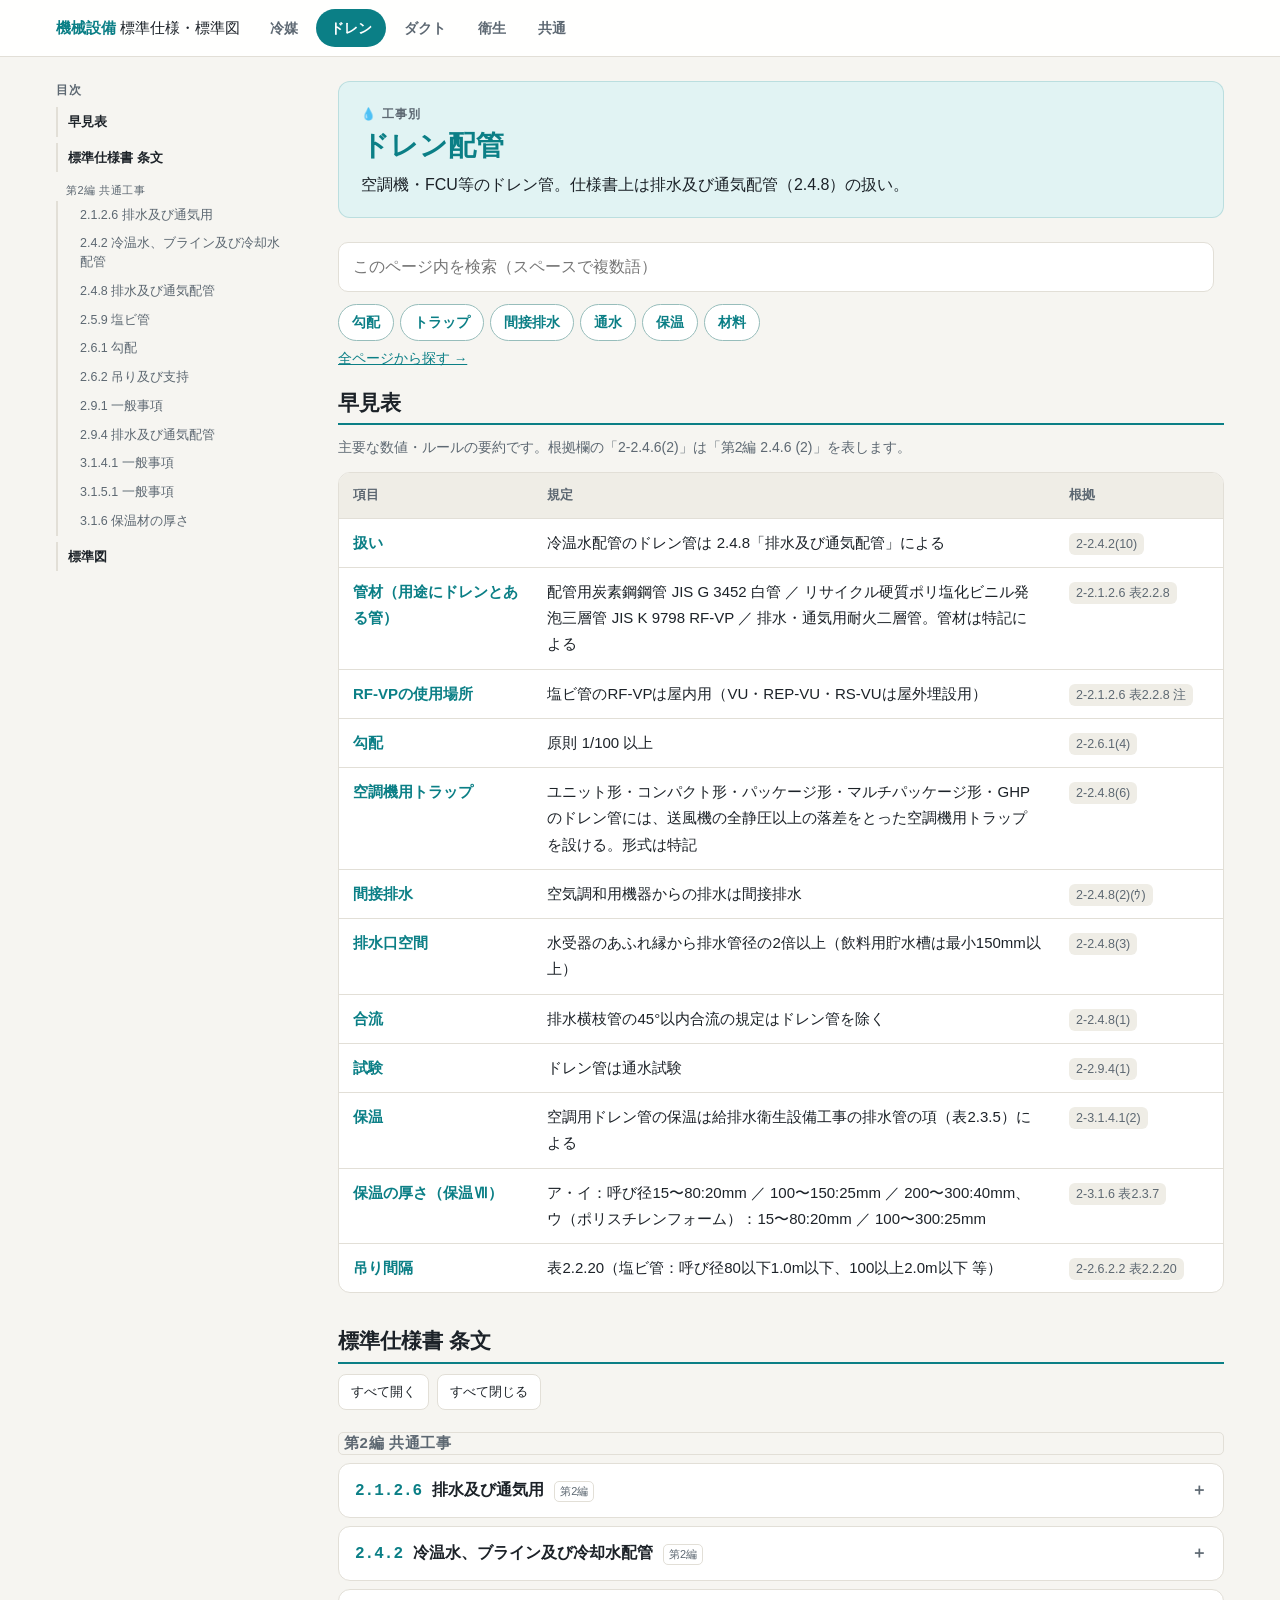
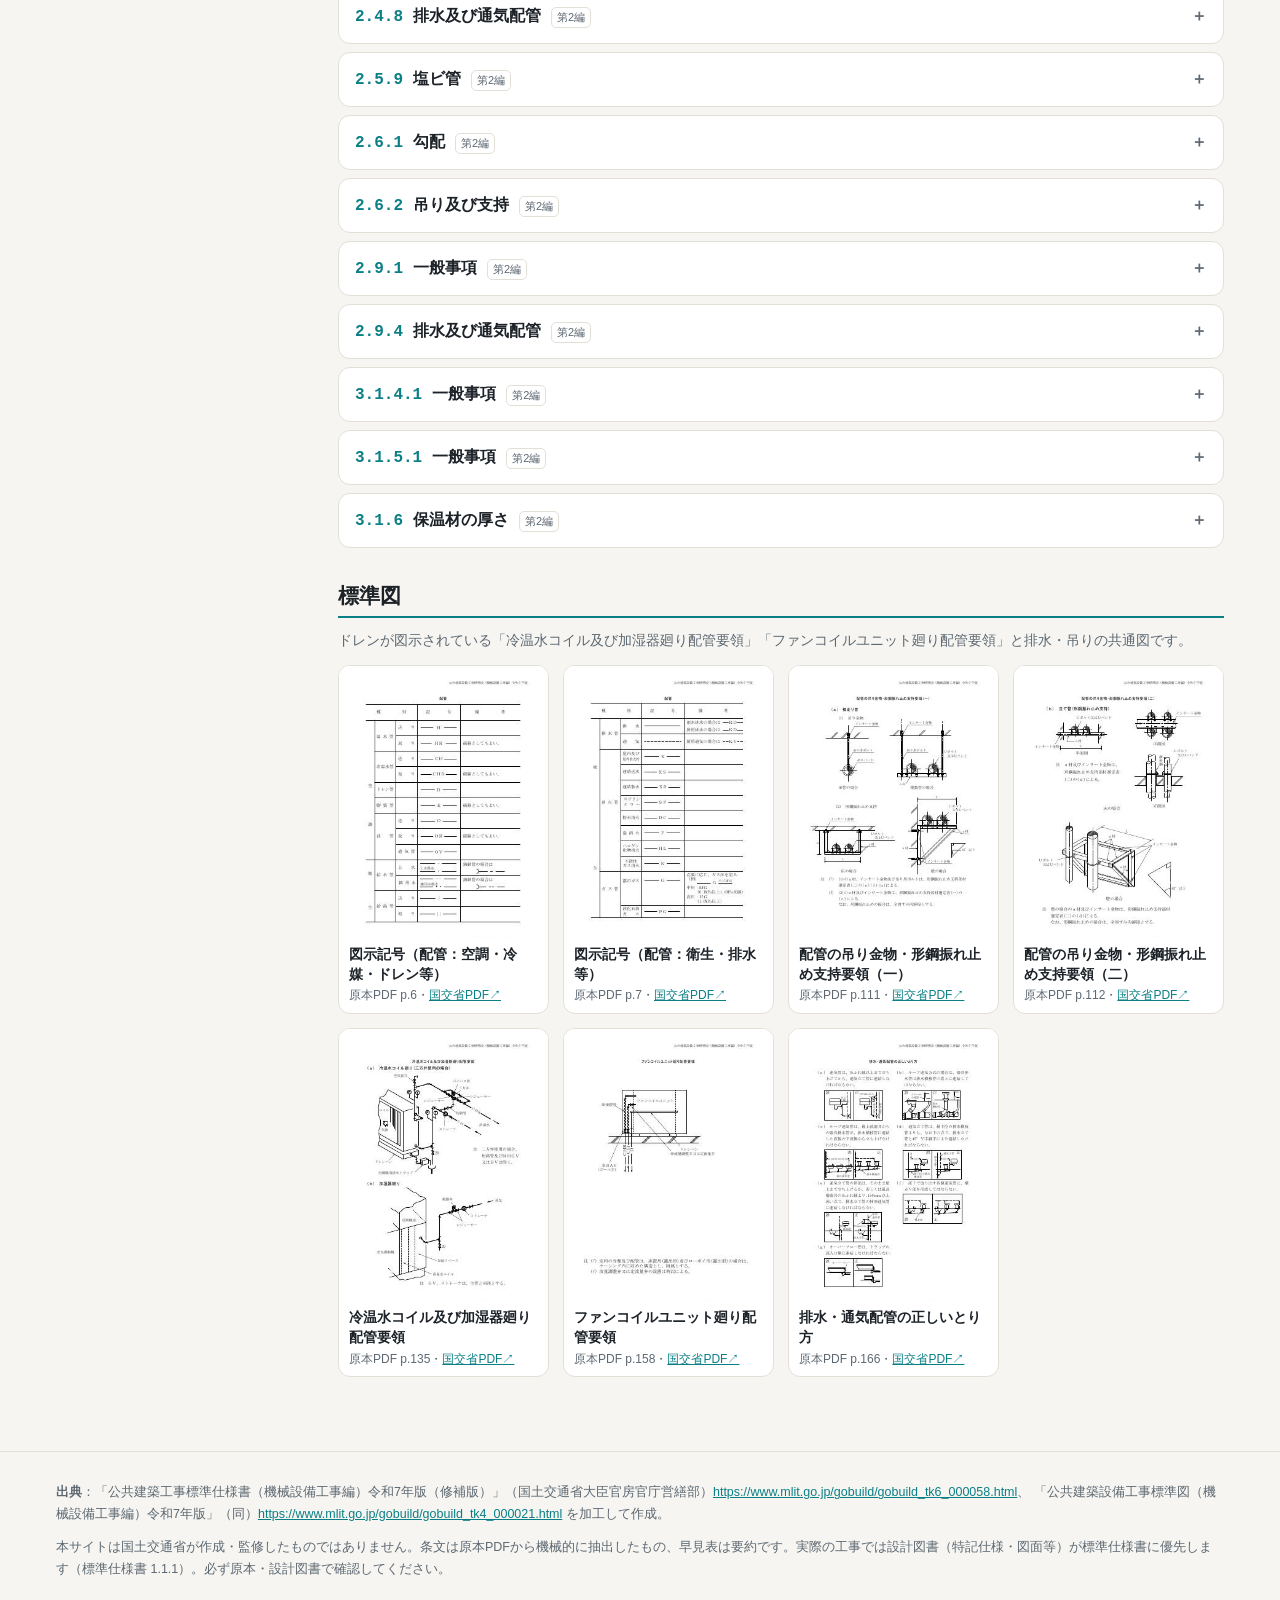
==== commit 2ed54b20: "探しやすさを改善：全ページ横断検索・よく調べる語のボタン・言い換え検索 - トップに早見表・条文・標準図をまとめて探せる横断検索を追加（該当箇所へジャンプして強調） - 各ページに工事別のよく調べる語" ====
--- a/drain.html
+++ b/drain.html
@@ -13,9 +13,11 @@
 <aside class="toc"><div class="tocin"><p class="toch">目次</p><a href="#quick" class="">早見表</a><a href="#spec" class="">標準仕様書 条文</a><span class="tochen">第2編 共通工事</span><a href="#c2-2_1_2_6" class="sub">2.1.2.6 排水及び通気用</a><a href="#c2-2_4_2" class="sub">2.4.2 冷温水、ブライン及び冷却水配管</a><a href="#c2-2_4_8" class="sub">2.4.8 排水及び通気配管</a><a href="#c2-2_5_9" class="sub">2.5.9 塩ビ管</a><a href="#c2-2_6_1" class="sub">2.6.1 勾配</a><a href="#c2-2_6_2" class="sub">2.6.2 吊り及び支持</a><a href="#c2-2_9_1" class="sub">2.9.1 一般事項</a><a href="#c2-2_9_4" class="sub">2.9.4 排水及び通気配管</a><a href="#c2-3_1_4_1" class="sub">3.1.4.1 一般事項</a><a href="#c2-3_1_5_1" class="sub">3.1.5.1 一般事項</a><a href="#c2-3_1_6" class="sub">3.1.6 保温材の厚さ</a><a href="#zu" class="">標準図</a></div></aside>
 <div class="content">
 <div class="hero h-drain"><p class="kicker">💧 工事別</p><h1>ドレン配管</h1><p>空調機・FCU等のドレン管。仕様書上は排水及び通気配管（2.4.8）の扱い。</p></div>
-<div class="search"><input id="q" type="search" placeholder="このページ内を検索（例：勾配、真空、板厚）" autocomplete="off"><span id="qn"></span></div>
+<div class="search"><input id="q" type="search" placeholder="このページ内を検索（スペースで複数語）" autocomplete="off"><span id="qn"></span></div>
+<div class="chips"><button type="button" class="chip" data-q="勾配">勾配</button><button type="button" class="chip" data-q="トラップ">トラップ</button><button type="button" class="chip" data-q="間接排水">間接排水</button><button type="button" class="chip" data-q="通水">通水</button><button type="button" class="chip" data-q="保温">保温</button><button type="button" class="chip" data-q="材料">材料</button></div>
+<p class="allsearch"><a href="index.html#find">全ページから探す →</a></p>
 <nav class="jump"><a href="#quick">早見表</a><a href="#spec">標準仕様書 条文</a><a href="#zu">標準図</a></nav>
-<section id="quick"><h2>早見表</h2><p class="note">主要な数値・ルールの要約です。根拠欄の「2-2.4.6(2)」は「第2編 2.4.6 (2)」を表します。</p><table class="qt"><thead><tr><th>項目</th><th>規定</th><th>根拠</th></tr></thead><tbody><tr class="q"><th>扱い</th><td>冷温水配管のドレン管は 2.4.8「排水及び通気配管」による</td><td><span class="ref">2-2.4.2(10)</span></td></tr><tr class="q"><th>管材（用途にドレンとある管）</th><td>配管用炭素鋼鋼管 JIS G 3452 白管 ／ リサイクル硬質ポリ塩化ビニル発泡三層管 JIS K 9798 RF-VP ／ 排水・通気用耐火二層管。管材は特記による</td><td><span class="ref">2-2.1.2.6 表2.2.8</span></td></tr><tr class="q"><th>RF-VPの使用場所</th><td>塩ビ管のRF-VPは屋内用（VU・REP-VU・RS-VUは屋外埋設用）</td><td><span class="ref">2-2.1.2.6 表2.2.8 注</span></td></tr><tr class="q"><th>勾配</th><td>原則 1/100 以上</td><td><span class="ref">2-2.6.1(4)</span></td></tr><tr class="q"><th>空調機用トラップ</th><td>ユニット形・コンパクト形・パッケージ形・マルチパッケージ形・GHPのドレン管には、送風機の全静圧以上の落差をとった空調機用トラップを設ける。形式は特記</td><td><span class="ref">2-2.4.8(6)</span></td></tr><tr class="q"><th>間接排水</th><td>空気調和用機器からの排水は間接排水</td><td><span class="ref">2-2.4.8(2)(ｳ)</span></td></tr><tr class="q"><th>排水口空間</th><td>水受器のあふれ縁から排水管径の2倍以上（飲料用貯水槽は最小150mm以上）</td><td><span class="ref">2-2.4.8(3)</span></td></tr><tr class="q"><th>合流</th><td>排水横枝管の45°以内合流の規定はドレン管を除く</td><td><span class="ref">2-2.4.8(1)</span></td></tr><tr class="q"><th>試験</th><td>ドレン管は通水試験</td><td><span class="ref">2-2.9.4(1)</span></td></tr><tr class="q"><th>保温</th><td>空調用ドレン管の保温は給排水衛生設備工事の排水管の項（表2.3.5）による</td><td><span class="ref">2-3.1.4.1(2)</span></td></tr><tr class="q"><th>保温の厚さ（保温Ⅶ）</th><td>ア・イ：呼び径15〜80:20mm ／ 100〜150:25mm ／ 200〜300:40mm、ウ（ポリスチレンフォーム）：15〜80:20mm ／ 100〜300:25mm</td><td><span class="ref">2-3.1.6 表2.3.7</span></td></tr><tr class="q"><th>吊り間隔</th><td>表2.2.20（塩ビ管：呼び径80以下1.0m以下、100以上2.0m以下 等）</td><td><span class="ref">2-2.6.2.2 表2.2.20</span></td></tr></tbody></table></section><section id="spec"><h2>標準仕様書 条文</h2><div class="tools"><button type="button" data-act="open">すべて開く</button><button type="button" data-act="close">すべて閉じる</button></div><h3 class="hen">第2編 共通工事</h3><details class="cl" id="c2-2_1_2_6"><summary><span class="num">2.1.2.6</span><span class="ttl">排水及び通気用</span><span class="hen">第2編</span></summary><div class="body"><div class="pgs">原本ページ：<a class="pg" href="img/spec/p033.jpg" data-full="img/spec/p033.jpg" data-cap="標準仕様書 原本PDF 33ページ">原本 p.33</a> <a class="pg" href="img/spec/p034.jpg" data-full="img/spec/p034.jpg" data-cap="標準仕様書 原本PDF 34ページ">原本 p.34</a> <a class="ext" href="https://www.mlit.go.jp/gobuild/content/001967513.pdf#page=33" target="_blank" rel="noopener">国交省PDF↗</a></div><p class="l1">(1) 排水及び通気管の規格は、表 2.2.8 によるものとし、管材は特記による。</p>
+<section id="quick"><h2>早見表</h2><p class="note">主要な数値・ルールの要約です。根拠欄の「2-2.4.6(2)」は「第2編 2.4.6 (2)」を表します。</p><table class="qt"><thead><tr><th>項目</th><th>規定</th><th>根拠</th></tr></thead><tbody><tr class="q" id="q-drain-0"><th>扱い</th><td>冷温水配管のドレン管は 2.4.8「排水及び通気配管」による</td><td><span class="ref">2-2.4.2(10)</span></td></tr><tr class="q" id="q-drain-1"><th>管材（用途にドレンとある管）</th><td>配管用炭素鋼鋼管 JIS G 3452 白管 ／ リサイクル硬質ポリ塩化ビニル発泡三層管 JIS K 9798 RF-VP ／ 排水・通気用耐火二層管。管材は特記による</td><td><span class="ref">2-2.1.2.6 表2.2.8</span></td></tr><tr class="q" id="q-drain-2"><th>RF-VPの使用場所</th><td>塩ビ管のRF-VPは屋内用（VU・REP-VU・RS-VUは屋外埋設用）</td><td><span class="ref">2-2.1.2.6 表2.2.8 注</span></td></tr><tr class="q" id="q-drain-3"><th>勾配</th><td>原則 1/100 以上</td><td><span class="ref">2-2.6.1(4)</span></td></tr><tr class="q" id="q-drain-4"><th>空調機用トラップ</th><td>ユニット形・コンパクト形・パッケージ形・マルチパッケージ形・GHPのドレン管には、送風機の全静圧以上の落差をとった空調機用トラップを設ける。形式は特記</td><td><span class="ref">2-2.4.8(6)</span></td></tr><tr class="q" id="q-drain-5"><th>間接排水</th><td>空気調和用機器からの排水は間接排水</td><td><span class="ref">2-2.4.8(2)(ｳ)</span></td></tr><tr class="q" id="q-drain-6"><th>排水口空間</th><td>水受器のあふれ縁から排水管径の2倍以上（飲料用貯水槽は最小150mm以上）</td><td><span class="ref">2-2.4.8(3)</span></td></tr><tr class="q" id="q-drain-7"><th>合流</th><td>排水横枝管の45°以内合流の規定はドレン管を除く</td><td><span class="ref">2-2.4.8(1)</span></td></tr><tr class="q" id="q-drain-8"><th>試験</th><td>ドレン管は通水試験</td><td><span class="ref">2-2.9.4(1)</span></td></tr><tr class="q" id="q-drain-9"><th>保温</th><td>空調用ドレン管の保温は給排水衛生設備工事の排水管の項（表2.3.5）による</td><td><span class="ref">2-3.1.4.1(2)</span></td></tr><tr class="q" id="q-drain-10"><th>保温の厚さ（保温Ⅶ）</th><td>ア・イ：呼び径15〜80:20mm ／ 100〜150:25mm ／ 200〜300:40mm、ウ（ポリスチレンフォーム）：15〜80:20mm ／ 100〜300:25mm</td><td><span class="ref">2-3.1.6 表2.3.7</span></td></tr><tr class="q" id="q-drain-11"><th>吊り間隔</th><td>表2.2.20（塩ビ管：呼び径80以下1.0m以下、100以上2.0m以下 等）</td><td><span class="ref">2-2.6.2.2 表2.2.20</span></td></tr></tbody></table></section><section id="spec"><h2>標準仕様書 条文</h2><div class="tools"><button type="button" data-act="open">すべて開く</button><button type="button" data-act="close">すべて閉じる</button></div><h3 class="hen">第2編 共通工事</h3><details class="cl" id="c2-2_1_2_6"><summary><span class="num">2.1.2.6</span><span class="ttl">排水及び通気用</span><span class="hen">第2編</span></summary><div class="body"><div class="pgs">原本ページ：<a class="pg" href="img/spec/p033.jpg" data-full="img/spec/p033.jpg" data-cap="標準仕様書 原本PDF 33ページ">原本 p.33</a> <a class="pg" href="img/spec/p034.jpg" data-full="img/spec/p034.jpg" data-cap="標準仕様書 原本PDF 34ページ">原本 p.34</a> <a class="ext" href="https://www.mlit.go.jp/gobuild/content/001967513.pdf#page=33" target="_blank" rel="noopener">国交省PDF↗</a></div><p class="l1">(1) 排水及び通気管の規格は、表 2.2.8 によるものとし、管材は特記による。</p>
 <pre class="tbl">                             表2.2.8   排水及び通気管
                               規              格
     呼   称                                                          用    途
@@ -376,7 +378,7 @@
     Ⅸ                                             50                                      道、消音内貼
     Ⅹ                                             75
     XI       屋内露出（機械室、書庫、倉庫）及び隠ぺい部は25                                                     一般ダクト、排煙ダクト
-             屋内露出（一般居室、廊下）、多湿箇所及び屋外露出は50</pre><p class="tblnote">※表の罫線はテキスト化で崩れます。数値は必ず原本ページ画像で確認してください。</p></div></details></section><section id="zu"><h2>標準図</h2><p class="note">ドレンが図示されている「冷温水コイル及び加湿器廻り配管要領」「ファンコイルユニット廻り配管要領」と排水・吊りの共通図です。</p><div class="zugrid"><figure class="zu"><a href="img/zu/p006.jpg" data-full="img/zu/p006.jpg" data-cap="標準図 原本PDF 6ページ：図示記号（配管：空調・冷媒・ドレン等）"><img loading="lazy" src="img/zu/t006.jpg" alt="図示記号（配管：空調・冷媒・ドレン等）"></a><figcaption>図示記号（配管：空調・冷媒・ドレン等）<span>原本PDF p.6・<a href="https://www.mlit.go.jp/gobuild/content/001888832.pdf#page=6" target="_blank" rel="noopener">国交省PDF↗</a></span></figcaption></figure><figure class="zu"><a href="img/zu/p007.jpg" data-full="img/zu/p007.jpg" data-cap="標準図 原本PDF 7ページ：図示記号（配管：衛生・排水等）"><img loading="lazy" src="img/zu/t007.jpg" alt="図示記号（配管：衛生・排水等）"></a><figcaption>図示記号（配管：衛生・排水等）<span>原本PDF p.7・<a href="https://www.mlit.go.jp/gobuild/content/001888832.pdf#page=7" target="_blank" rel="noopener">国交省PDF↗</a></span></figcaption></figure><figure class="zu"><a href="img/zu/p111.jpg" data-full="img/zu/p111.jpg" data-cap="標準図 原本PDF 111ページ：配管の吊り金物・形鋼振れ止め支持要領（一）"><img loading="lazy" src="img/zu/t111.jpg" alt="配管の吊り金物・形鋼振れ止め支持要領（一）"></a><figcaption>配管の吊り金物・形鋼振れ止め支持要領（一）<span>原本PDF p.111・<a href="https://www.mlit.go.jp/gobuild/content/001888832.pdf#page=111" target="_blank" rel="noopener">国交省PDF↗</a></span></figcaption></figure><figure class="zu"><a href="img/zu/p112.jpg" data-full="img/zu/p112.jpg" data-cap="標準図 原本PDF 112ページ：配管の吊り金物・形鋼振れ止め支持要領（二）"><img loading="lazy" src="img/zu/t112.jpg" alt="配管の吊り金物・形鋼振れ止め支持要領（二）"></a><figcaption>配管の吊り金物・形鋼振れ止め支持要領（二）<span>原本PDF p.112・<a href="https://www.mlit.go.jp/gobuild/content/001888832.pdf#page=112" target="_blank" rel="noopener">国交省PDF↗</a></span></figcaption></figure><figure class="zu"><a href="img/zu/p135.jpg" data-full="img/zu/p135.jpg" data-cap="標準図 原本PDF 135ページ：冷温水コイル及び加湿器廻り配管要領"><img loading="lazy" src="img/zu/t135.jpg" alt="冷温水コイル及び加湿器廻り配管要領"></a><figcaption>冷温水コイル及び加湿器廻り配管要領<span>原本PDF p.135・<a href="https://www.mlit.go.jp/gobuild/content/001888832.pdf#page=135" target="_blank" rel="noopener">国交省PDF↗</a></span></figcaption></figure><figure class="zu"><a href="img/zu/p158.jpg" data-full="img/zu/p158.jpg" data-cap="標準図 原本PDF 158ページ：ファンコイルユニット廻り配管要領"><img loading="lazy" src="img/zu/t158.jpg" alt="ファンコイルユニット廻り配管要領"></a><figcaption>ファンコイルユニット廻り配管要領<span>原本PDF p.158・<a href="https://www.mlit.go.jp/gobuild/content/001888832.pdf#page=158" target="_blank" rel="noopener">国交省PDF↗</a></span></figcaption></figure><figure class="zu"><a href="img/zu/p166.jpg" data-full="img/zu/p166.jpg" data-cap="標準図 原本PDF 166ページ：排水・通気配管の正しいとり方"><img loading="lazy" src="img/zu/t166.jpg" alt="排水・通気配管の正しいとり方"></a><figcaption>排水・通気配管の正しいとり方<span>原本PDF p.166・<a href="https://www.mlit.go.jp/gobuild/content/001888832.pdf#page=166" target="_blank" rel="noopener">国交省PDF↗</a></span></figcaption></figure></div></section>
+             屋内露出（一般居室、廊下）、多湿箇所及び屋外露出は50</pre><p class="tblnote">※表の罫線はテキスト化で崩れます。数値は必ず原本ページ画像で確認してください。</p></div></details></section><section id="zu"><h2>標準図</h2><p class="note">ドレンが図示されている「冷温水コイル及び加湿器廻り配管要領」「ファンコイルユニット廻り配管要領」と排水・吊りの共通図です。</p><div class="zugrid"><figure class="zu" id="z6"><a href="img/zu/p006.jpg" data-full="img/zu/p006.jpg" data-cap="標準図 原本PDF 6ページ：図示記号（配管：空調・冷媒・ドレン等）"><img loading="lazy" src="img/zu/t006.jpg" alt="図示記号（配管：空調・冷媒・ドレン等）"></a><figcaption>図示記号（配管：空調・冷媒・ドレン等）<span>原本PDF p.6・<a href="https://www.mlit.go.jp/gobuild/content/001888832.pdf#page=6" target="_blank" rel="noopener">国交省PDF↗</a></span></figcaption></figure><figure class="zu" id="z7"><a href="img/zu/p007.jpg" data-full="img/zu/p007.jpg" data-cap="標準図 原本PDF 7ページ：図示記号（配管：衛生・排水等）"><img loading="lazy" src="img/zu/t007.jpg" alt="図示記号（配管：衛生・排水等）"></a><figcaption>図示記号（配管：衛生・排水等）<span>原本PDF p.7・<a href="https://www.mlit.go.jp/gobuild/content/001888832.pdf#page=7" target="_blank" rel="noopener">国交省PDF↗</a></span></figcaption></figure><figure class="zu" id="z111"><a href="img/zu/p111.jpg" data-full="img/zu/p111.jpg" data-cap="標準図 原本PDF 111ページ：配管の吊り金物・形鋼振れ止め支持要領（一）"><img loading="lazy" src="img/zu/t111.jpg" alt="配管の吊り金物・形鋼振れ止め支持要領（一）"></a><figcaption>配管の吊り金物・形鋼振れ止め支持要領（一）<span>原本PDF p.111・<a href="https://www.mlit.go.jp/gobuild/content/001888832.pdf#page=111" target="_blank" rel="noopener">国交省PDF↗</a></span></figcaption></figure><figure class="zu" id="z112"><a href="img/zu/p112.jpg" data-full="img/zu/p112.jpg" data-cap="標準図 原本PDF 112ページ：配管の吊り金物・形鋼振れ止め支持要領（二）"><img loading="lazy" src="img/zu/t112.jpg" alt="配管の吊り金物・形鋼振れ止め支持要領（二）"></a><figcaption>配管の吊り金物・形鋼振れ止め支持要領（二）<span>原本PDF p.112・<a href="https://www.mlit.go.jp/gobuild/content/001888832.pdf#page=112" target="_blank" rel="noopener">国交省PDF↗</a></span></figcaption></figure><figure class="zu" id="z135"><a href="img/zu/p135.jpg" data-full="img/zu/p135.jpg" data-cap="標準図 原本PDF 135ページ：冷温水コイル及び加湿器廻り配管要領"><img loading="lazy" src="img/zu/t135.jpg" alt="冷温水コイル及び加湿器廻り配管要領"></a><figcaption>冷温水コイル及び加湿器廻り配管要領<span>原本PDF p.135・<a href="https://www.mlit.go.jp/gobuild/content/001888832.pdf#page=135" target="_blank" rel="noopener">国交省PDF↗</a></span></figcaption></figure><figure class="zu" id="z158"><a href="img/zu/p158.jpg" data-full="img/zu/p158.jpg" data-cap="標準図 原本PDF 158ページ：ファンコイルユニット廻り配管要領"><img loading="lazy" src="img/zu/t158.jpg" alt="ファンコイルユニット廻り配管要領"></a><figcaption>ファンコイルユニット廻り配管要領<span>原本PDF p.158・<a href="https://www.mlit.go.jp/gobuild/content/001888832.pdf#page=158" target="_blank" rel="noopener">国交省PDF↗</a></span></figcaption></figure><figure class="zu" id="z166"><a href="img/zu/p166.jpg" data-full="img/zu/p166.jpg" data-cap="標準図 原本PDF 166ページ：排水・通気配管の正しいとり方"><img loading="lazy" src="img/zu/t166.jpg" alt="排水・通気配管の正しいとり方"></a><figcaption>排水・通気配管の正しいとり方<span>原本PDF p.166・<a href="https://www.mlit.go.jp/gobuild/content/001888832.pdf#page=166" target="_blank" rel="noopener">国交省PDF↗</a></span></figcaption></figure></div></section>
 </div></main>
 <footer class="foot"><div class="wrap">
 <p><b>出典</b>：「公共建築工事標準仕様書（機械設備工事編）令和7年版（修補版）」（国土交通省大臣官房官庁営繕部）<a href="https://www.mlit.go.jp/gobuild/gobuild_tk6_000058.html" target="_blank" rel="noopener">https://www.mlit.go.jp/gobuild/gobuild_tk6_000058.html</a>、
--- a/style.css
+++ b/style.css
@@ -20,7 +20,7 @@
   .zu img,.lbimg img{background:#fff}
 }
 *{box-sizing:border-box}
-html{scroll-padding-top:110px;-webkit-text-size-adjust:100%}
+html{scroll-padding-top:140px;-webkit-text-size-adjust:100%}
 body{margin:0;background:var(--bg);color:var(--ink);font-family:var(--font);font-size:16px;line-height:1.75}
 a{color:var(--acc)}
 .wrap{max-width:1200px;margin:0 auto;padding:0 16px}
@@ -160,3 +160,30 @@
 .jump a{flex:none;font-size:13px;padding:5px 12px;border-radius:999px;border:1px solid var(--line);background:var(--card);text-decoration:none;color:var(--ink)}
 @media (max-width:900px){.jump{display:flex}}
 .content{min-width:0}
+
+/* chips & search helpers */
+.chips{display:flex;gap:6px;flex-wrap:wrap;margin:2px 0 6px}
+.chip{font:inherit;font-size:13.5px;padding:6px 13px;border-radius:999px;border:1px solid color-mix(in srgb,var(--acc) 35%,var(--line));background:var(--card);color:var(--acc);cursor:pointer;font-weight:600}
+.chip:hover{background:var(--accs)}
+.chip.on{background:var(--acc);color:#fff;border-color:var(--acc)}
+@media (prefers-color-scheme:dark){.chip.on{color:#111}}
+.allsearch{margin:0 0 10px;font-size:13.5px}
+#qn a{font-weight:700;text-decoration:none}
+.flash{animation:flash 1.6s ease-out}
+@keyframes flash{0%{box-shadow:0 0 0 4px var(--mark);background:var(--mark)}100%{box-shadow:0 0 0 0 transparent}}
+
+/* global search */
+.find{background:var(--card);border:1px solid var(--line);border-radius:var(--r);padding:16px 18px;margin:0 0 26px}
+.find h2{border:none;padding:0;margin:0 0 6px}
+.home-search{position:static;background:transparent;padding:4px 0 8px}
+.home-search input{font-size:17px;padding:12px 15px}
+#gres{display:flex;flex-direction:column;gap:8px;margin-top:6px}
+.res{display:block;padding:11px 13px;border:1px solid var(--line);border-radius:10px;text-decoration:none;color:var(--ink);background:var(--bg)}
+.res:hover{border-color:var(--muted)}
+.res b{display:block;margin:4px 0 2px;font-size:15px}
+.snip{display:block;font-size:13.5px;color:var(--muted);line-height:1.6}
+.rk{display:inline-block;font-size:11.5px;font-weight:700;border-radius:5px;padding:1px 7px;margin-right:6px;color:#fff;background:#6b7280}
+.rk.k0{background:#b7791f}.rk.k1{background:#4b5563}.rk.k2{background:#7c3aed}
+.wtag{display:inline-block;font-size:11.5px;font-weight:700;border-radius:5px;padding:0 7px;margin-right:4px;background:var(--accs);color:var(--acc);border:1px solid color-mix(in srgb,var(--acc) 30%,transparent)}
+.cardsh{font-size:19px;margin:0 0 6px}
+@media (max-width:640px){html{scroll-padding-top:175px}}
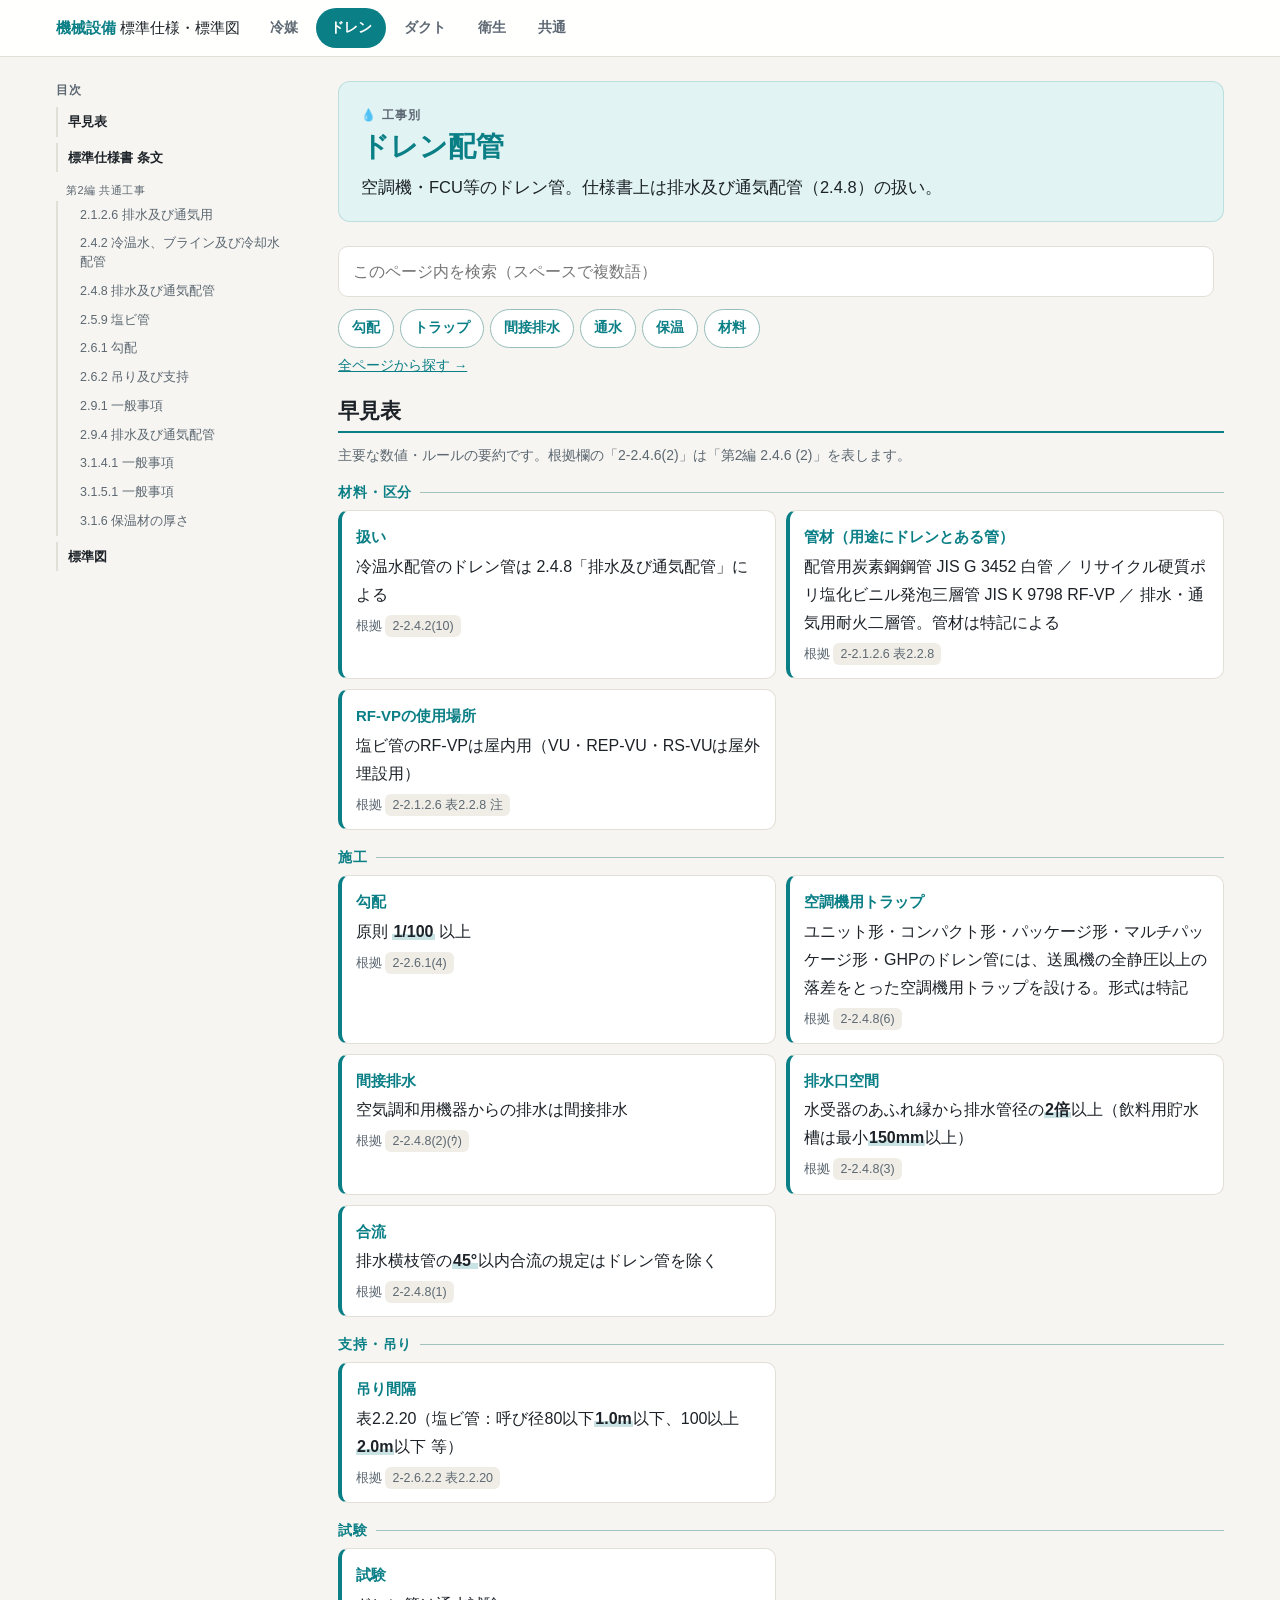
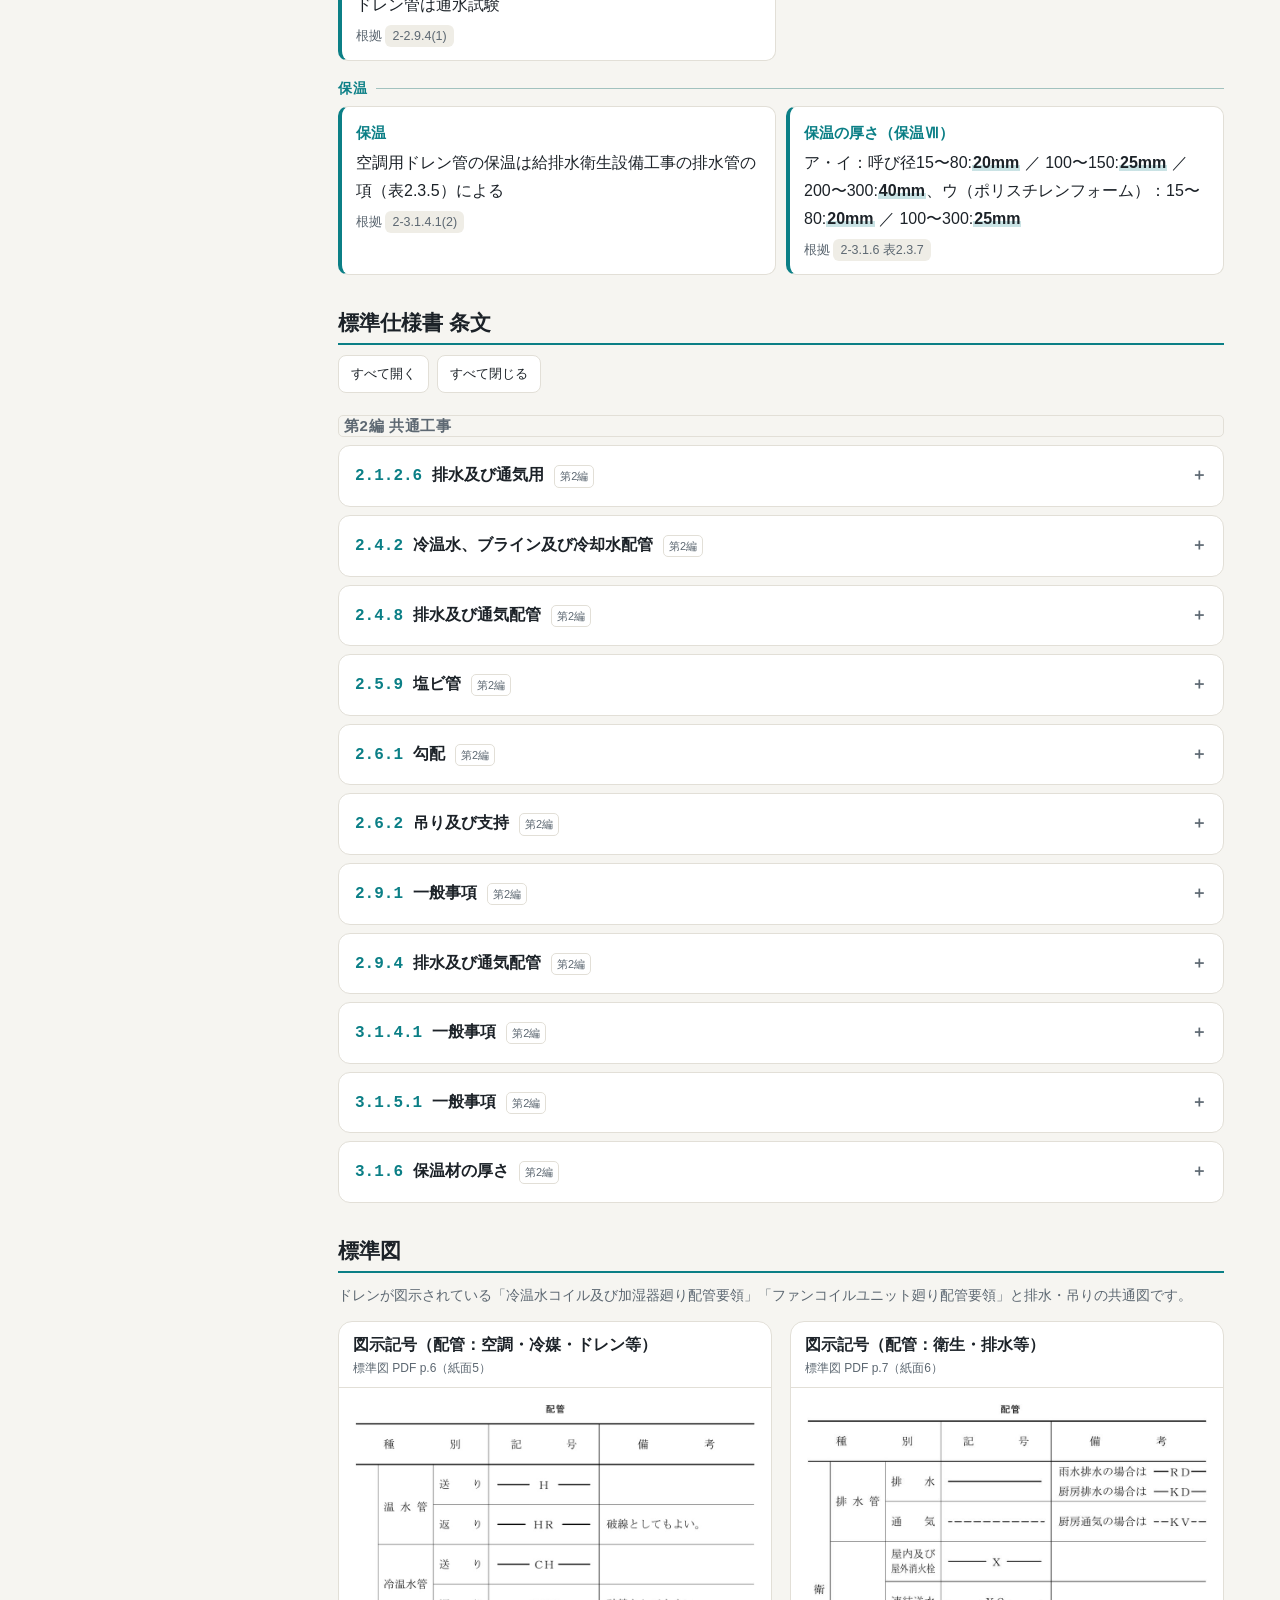
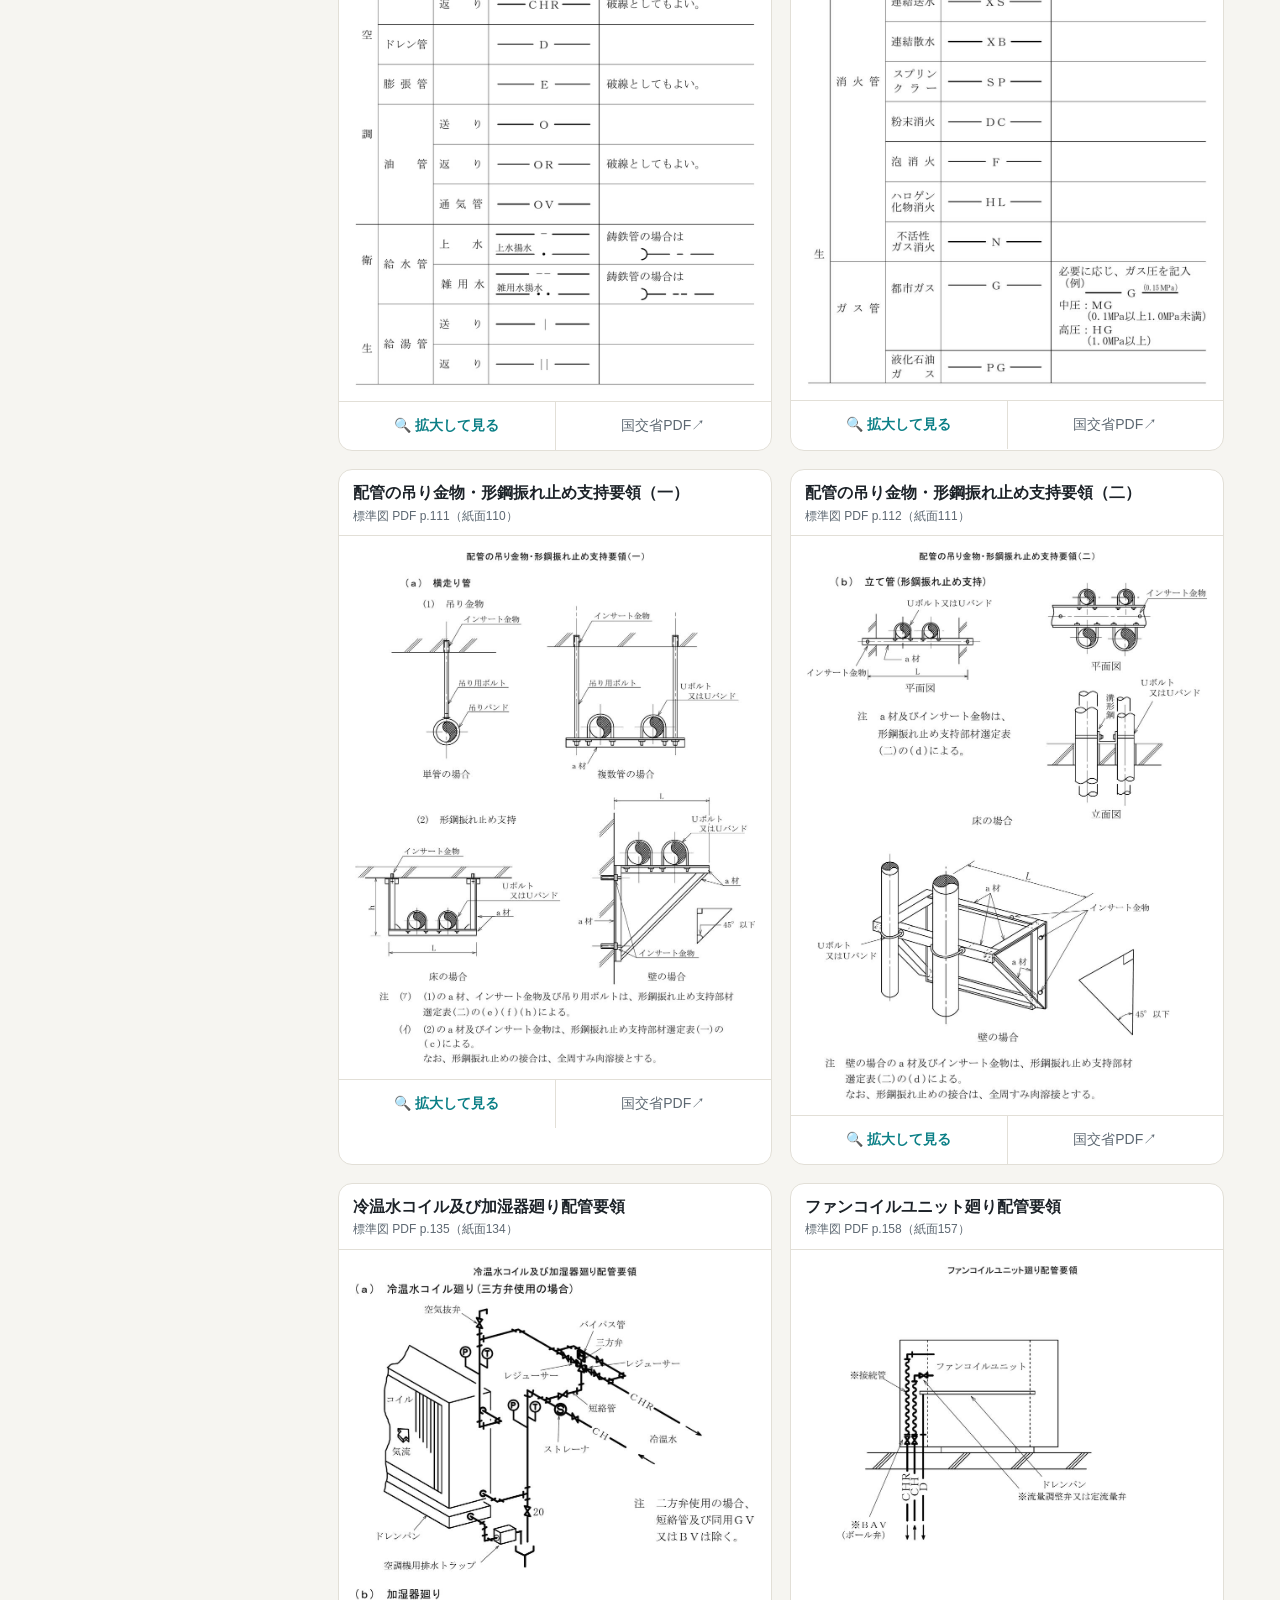
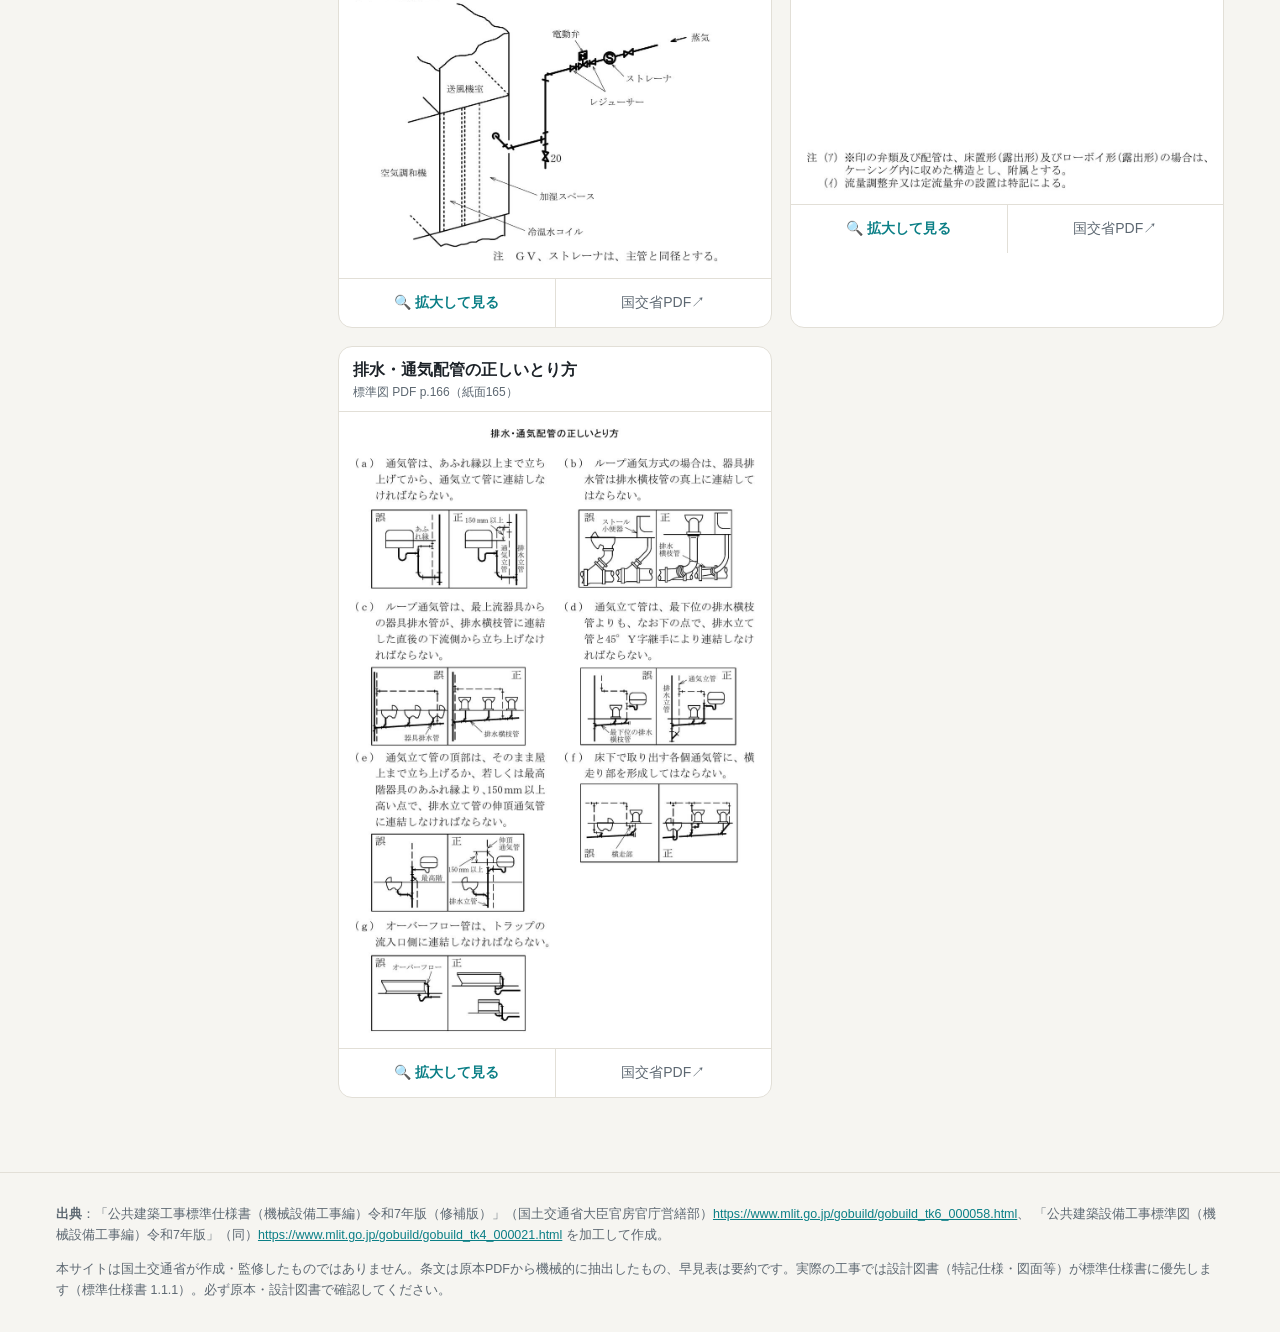
==== commit 653842af: "見やすさを改善：標準図を大きく表示、早見表を分類カード化、表は原本画像へ - 標準図：ヘッダー・ページ番号行を除いて図の範囲を自動トリミングし、画面幅いっぱいに表示。高解像度化し、ビューアに＋／－と段" ====
--- a/drain.html
+++ b/drain.html
@@ -17,8 +17,8 @@
 <div class="chips"><button type="button" class="chip" data-q="勾配">勾配</button><button type="button" class="chip" data-q="トラップ">トラップ</button><button type="button" class="chip" data-q="間接排水">間接排水</button><button type="button" class="chip" data-q="通水">通水</button><button type="button" class="chip" data-q="保温">保温</button><button type="button" class="chip" data-q="材料">材料</button></div>
 <p class="allsearch"><a href="index.html#find">全ページから探す →</a></p>
 <nav class="jump"><a href="#quick">早見表</a><a href="#spec">標準仕様書 条文</a><a href="#zu">標準図</a></nav>
-<section id="quick"><h2>早見表</h2><p class="note">主要な数値・ルールの要約です。根拠欄の「2-2.4.6(2)」は「第2編 2.4.6 (2)」を表します。</p><table class="qt"><thead><tr><th>項目</th><th>規定</th><th>根拠</th></tr></thead><tbody><tr class="q" id="q-drain-0"><th>扱い</th><td>冷温水配管のドレン管は 2.4.8「排水及び通気配管」による</td><td><span class="ref">2-2.4.2(10)</span></td></tr><tr class="q" id="q-drain-1"><th>管材（用途にドレンとある管）</th><td>配管用炭素鋼鋼管 JIS G 3452 白管 ／ リサイクル硬質ポリ塩化ビニル発泡三層管 JIS K 9798 RF-VP ／ 排水・通気用耐火二層管。管材は特記による</td><td><span class="ref">2-2.1.2.6 表2.2.8</span></td></tr><tr class="q" id="q-drain-2"><th>RF-VPの使用場所</th><td>塩ビ管のRF-VPは屋内用（VU・REP-VU・RS-VUは屋外埋設用）</td><td><span class="ref">2-2.1.2.6 表2.2.8 注</span></td></tr><tr class="q" id="q-drain-3"><th>勾配</th><td>原則 1/100 以上</td><td><span class="ref">2-2.6.1(4)</span></td></tr><tr class="q" id="q-drain-4"><th>空調機用トラップ</th><td>ユニット形・コンパクト形・パッケージ形・マルチパッケージ形・GHPのドレン管には、送風機の全静圧以上の落差をとった空調機用トラップを設ける。形式は特記</td><td><span class="ref">2-2.4.8(6)</span></td></tr><tr class="q" id="q-drain-5"><th>間接排水</th><td>空気調和用機器からの排水は間接排水</td><td><span class="ref">2-2.4.8(2)(ｳ)</span></td></tr><tr class="q" id="q-drain-6"><th>排水口空間</th><td>水受器のあふれ縁から排水管径の2倍以上（飲料用貯水槽は最小150mm以上）</td><td><span class="ref">2-2.4.8(3)</span></td></tr><tr class="q" id="q-drain-7"><th>合流</th><td>排水横枝管の45°以内合流の規定はドレン管を除く</td><td><span class="ref">2-2.4.8(1)</span></td></tr><tr class="q" id="q-drain-8"><th>試験</th><td>ドレン管は通水試験</td><td><span class="ref">2-2.9.4(1)</span></td></tr><tr class="q" id="q-drain-9"><th>保温</th><td>空調用ドレン管の保温は給排水衛生設備工事の排水管の項（表2.3.5）による</td><td><span class="ref">2-3.1.4.1(2)</span></td></tr><tr class="q" id="q-drain-10"><th>保温の厚さ（保温Ⅶ）</th><td>ア・イ：呼び径15〜80:20mm ／ 100〜150:25mm ／ 200〜300:40mm、ウ（ポリスチレンフォーム）：15〜80:20mm ／ 100〜300:25mm</td><td><span class="ref">2-3.1.6 表2.3.7</span></td></tr><tr class="q" id="q-drain-11"><th>吊り間隔</th><td>表2.2.20（塩ビ管：呼び径80以下1.0m以下、100以上2.0m以下 等）</td><td><span class="ref">2-2.6.2.2 表2.2.20</span></td></tr></tbody></table></section><section id="spec"><h2>標準仕様書 条文</h2><div class="tools"><button type="button" data-act="open">すべて開く</button><button type="button" data-act="close">すべて閉じる</button></div><h3 class="hen">第2編 共通工事</h3><details class="cl" id="c2-2_1_2_6"><summary><span class="num">2.1.2.6</span><span class="ttl">排水及び通気用</span><span class="hen">第2編</span></summary><div class="body"><div class="pgs">原本ページ：<a class="pg" href="img/spec/p033.jpg" data-full="img/spec/p033.jpg" data-cap="標準仕様書 原本PDF 33ページ">原本 p.33</a> <a class="pg" href="img/spec/p034.jpg" data-full="img/spec/p034.jpg" data-cap="標準仕様書 原本PDF 34ページ">原本 p.34</a> <a class="ext" href="https://www.mlit.go.jp/gobuild/content/001967513.pdf#page=33" target="_blank" rel="noopener">国交省PDF↗</a></div><p class="l1">(1) 排水及び通気管の規格は、表 2.2.8 によるものとし、管材は特記による。</p>
-<pre class="tbl">                             表2.2.8   排水及び通気管
+<section id="quick"><h2>早見表</h2><p class="note">主要な数値・ルールの要約です。根拠欄の「2-2.4.6(2)」は「第2編 2.4.6 (2)」を表します。</p><div class="qcat"><h3>材料・区分</h3><div class="qlist"><div class="q" id="q-drain-0"><div class="qk">扱い</div><div class="qv">冷温水配管のドレン管は 2.4.8「排水及び通気配管」による</div><div class="qr">根拠 <span class="ref">2-2.4.2(10)</span></div></div><div class="q" id="q-drain-1"><div class="qk">管材（用途にドレンとある管）</div><div class="qv">配管用炭素鋼鋼管 JIS G 3452 白管 ／ リサイクル硬質ポリ塩化ビニル発泡三層管 JIS K 9798 RF-VP ／ 排水・通気用耐火二層管。管材は特記による</div><div class="qr">根拠 <span class="ref">2-2.1.2.6 表2.2.8</span></div></div><div class="q" id="q-drain-2"><div class="qk">RF-VPの使用場所</div><div class="qv">塩ビ管のRF-VPは屋内用（VU・REP-VU・RS-VUは屋外埋設用）</div><div class="qr">根拠 <span class="ref">2-2.1.2.6 表2.2.8 注</span></div></div></div></div><div class="qcat"><h3>施工</h3><div class="qlist"><div class="q" id="q-drain-3"><div class="qk">勾配</div><div class="qv">原則 <strong>1/100</strong> 以上</div><div class="qr">根拠 <span class="ref">2-2.6.1(4)</span></div></div><div class="q" id="q-drain-4"><div class="qk">空調機用トラップ</div><div class="qv">ユニット形・コンパクト形・パッケージ形・マルチパッケージ形・GHPのドレン管には、送風機の全静圧以上の落差をとった空調機用トラップを設ける。形式は特記</div><div class="qr">根拠 <span class="ref">2-2.4.8(6)</span></div></div><div class="q" id="q-drain-5"><div class="qk">間接排水</div><div class="qv">空気調和用機器からの排水は間接排水</div><div class="qr">根拠 <span class="ref">2-2.4.8(2)(ｳ)</span></div></div><div class="q" id="q-drain-6"><div class="qk">排水口空間</div><div class="qv">水受器のあふれ縁から排水管径の<strong>2倍</strong>以上（飲料用貯水槽は最小<strong>150mm</strong>以上）</div><div class="qr">根拠 <span class="ref">2-2.4.8(3)</span></div></div><div class="q" id="q-drain-7"><div class="qk">合流</div><div class="qv">排水横枝管の<strong>45°</strong>以内合流の規定はドレン管を除く</div><div class="qr">根拠 <span class="ref">2-2.4.8(1)</span></div></div></div></div><div class="qcat"><h3>支持・吊り</h3><div class="qlist"><div class="q" id="q-drain-11"><div class="qk">吊り間隔</div><div class="qv">表2.2.20（塩ビ管：呼び径80以下<strong>1.0m</strong>以下、100以上<strong>2.0m</strong>以下 等）</div><div class="qr">根拠 <span class="ref">2-2.6.2.2 表2.2.20</span></div></div></div></div><div class="qcat"><h3>試験</h3><div class="qlist"><div class="q" id="q-drain-8"><div class="qk">試験</div><div class="qv">ドレン管は通水試験</div><div class="qr">根拠 <span class="ref">2-2.9.4(1)</span></div></div></div></div><div class="qcat"><h3>保温</h3><div class="qlist"><div class="q" id="q-drain-9"><div class="qk">保温</div><div class="qv">空調用ドレン管の保温は給排水衛生設備工事の排水管の項（表2.3.5）による</div><div class="qr">根拠 <span class="ref">2-3.1.4.1(2)</span></div></div><div class="q" id="q-drain-10"><div class="qk">保温の厚さ（保温Ⅶ）</div><div class="qv">ア・イ：呼び径15〜80:<strong>20mm</strong> ／ 100〜150:<strong>25mm</strong> ／ 200〜300:<strong>40mm</strong>、ウ（ポリスチレンフォーム）：15〜80:<strong>20mm</strong> ／ 100〜300:<strong>25mm</strong></div><div class="qr">根拠 <span class="ref">2-3.1.6 表2.3.7</span></div></div></div></div></section><section id="spec"><h2>標準仕様書 条文</h2><div class="tools"><button type="button" data-act="open">すべて開く</button><button type="button" data-act="close">すべて閉じる</button></div><h3 class="hen">第2編 共通工事</h3><details class="cl" id="c2-2_1_2_6"><summary><span class="num">2.1.2.6</span><span class="ttl">排水及び通気用</span><span class="hen">第2編</span></summary><div class="body"><div class="pgs">原本ページ（タップで画像）：<a class="pg" href="img/spec/p033.jpg" data-full="img/spec/p033.jpg" data-cap="標準仕様書 PDF p.33（紙面32）">p.33<small>紙面32</small></a> <a class="pg" href="img/spec/p034.jpg" data-full="img/spec/p034.jpg" data-cap="標準仕様書 PDF p.34（紙面33）">p.34<small>紙面33</small></a> <a class="ext" href="https://www.mlit.go.jp/gobuild/content/001967513.pdf#page=33" target="_blank" rel="noopener">国交省PDF↗</a></div><p class="l1">(1) 排水及び通気管の規格は、表 2.2.8 によるものとし、管材は特記による。</p>
+<div class="tblbox"><a class="tblbtn" href="img/spec/p033.jpg" data-full="img/spec/p033.jpg" data-cap="標準仕様書 原本PDF 33ページ（表2.2.8 排水及び通気管）"><span class="ico">▦</span><span><b>表2.2.8 排水及び通気管</b><small>原本の表を画像で見る（PDF p.33／紙面32）</small></span></a><details class="tbltxt"><summary>テキストで表示（罫線が崩れます）</summary><pre class="tbl">                             表2.2.8   排水及び通気管
                               規              格
     呼   称                                                          用    途
               番       号           名          称         備      考
@@ -39,10 +39,10 @@
                           繊維モルタルで被覆したもので国土交通大
                           臣認定のもの
 コンクリート管     JIS A 5372    プレキャスト鉄筋コンクリート製品            外圧管１
-                          （1類水路用遠心力鉄筋コンクリート管）         種のＢ形</pre>
-<p class="l1">注 塩ビ管のRF-VPは屋内用とし、VU、REP-VU及びRS-VUは、屋外埋設用とする。</p>
+                          （1類水路用遠心力鉄筋コンクリート管）         種のＢ形</pre></details></div>
+<p class="l1 cont">注 塩ビ管のRF-VPは屋内用とし、VU、REP-VU及びRS-VUは、屋外埋設用とする。</p>
 <p class="l1">(2) 排水及び通気管の継手は、表 2.2.9 による。</p>
-<pre class="tbl">                                           表2.2.9   排水及び通気管の継手
+<div class="tblbox"><a class="tblbtn" href="img/spec/p034.jpg" data-full="img/spec/p034.jpg" data-cap="標準仕様書 原本PDF 34ページ（表2.2.9 排水及び通気管の継手）"><span class="ico">▦</span><span><b>表2.2.9 排水及び通気管の継手</b><small>原本の表を画像で見る（PDF p.34／紙面33）</small></span></a><details class="tbltxt"><summary>テキストで表示（罫線が崩れます）</summary><pre class="tbl">                                           表2.2.9   排水及び通気管の継手
       呼      称                         規                格             備   考
                      番       号                      名        称
 鋼管継手             JPF DF 001                排水用ねじ込み式鋳鉄製管継手        亜鉛めっきを施したもの
@@ -64,18 +64,18 @@
                                            JIS K 6739「排水用硬質ポリ塩
                                            化ビニル管継手」規格品に繊維
                                            モルタルで被覆したもので国土
-                                           交通大臣認定のもの</pre>
-<p class="l1">注 1. 規格にない形状、寸法の排水用ねじ込み式鋳鉄製管継手の品質、管の許容差、試験等は、JPF DF 001「排水用ねじ込み式鋳鉄製管継手」に準ずるものとする。</p>
-<pre class="tbl">2.    通気管及び呼び径25以下の排水管の継手には、JIS B 2301「ねじ込み式可鍛鋳鉄製管継手」及びJIS
+                                           交通大臣認定のもの</pre></details></div>
+<p class="l1 cont">注 1. 規格にない形状、寸法の排水用ねじ込み式鋳鉄製管継手の品質、管の許容差、試験等は、JPF DF 001「排水用ねじ込み式鋳鉄製管継手」に準ずるものとする。</p>
+<div class="tblbox"><a class="tblbtn" href="img/spec/p034.jpg" data-full="img/spec/p034.jpg" data-cap="標準仕様書 原本PDF 34ページ（表）"><span class="ico">▦</span><span><b>表</b><small>原本の表を画像で見る（PDF p.34／紙面33）</small></span></a><details class="tbltxt"><summary>テキストで表示（罫線が崩れます）</summary><pre class="tbl">2.    通気管及び呼び径25以下の排水管の継手には、JIS B 2301「ねじ込み式可鍛鋳鉄製管継手」及びJIS
      B 2302「ねじ込み式鋼管製管継手」を使用してもよい。
-3.    満水試験継手は、JPF          MDJ   002「排水鋼管用可とう継手」の満水試験用掃除口付ソケットとする。</pre>
-<p class="l1">なお、継手形状が異なる場合は、上記の規格に準ずるものとする。</p><p class="tblnote">※表の罫線はテキスト化で崩れます。数値は必ず原本ページ画像で確認してください。</p></div></details><details class="cl" id="c2-2_4_2"><summary><span class="num">2.4.2</span><span class="ttl">冷温水、ブライン及び冷却水配管</span><span class="hen">第2編</span></summary><div class="body"><div class="pgs">原本ページ：<a class="pg" href="img/spec/p050.jpg" data-full="img/spec/p050.jpg" data-cap="標準仕様書 原本PDF 50ページ">原本 p.50</a> <a class="ext" href="https://www.mlit.go.jp/gobuild/content/001967513.pdf#page=50" target="_blank" rel="noopener">国交省PDF↗</a></div><p class="l1">(1) 冷温水、ブライン及び冷却水管の主管の曲部は、原則として、ベンド又はロングエルボを使用する。</p>
+3.    満水試験継手は、JPF          MDJ   002「排水鋼管用可とう継手」の満水試験用掃除口付ソケットとする。</pre></details></div>
+<p class="l1 cont">なお、継手形状が異なる場合は、上記の規格に準ずるものとする。</p></div></details><details class="cl" id="c2-2_4_2"><summary><span class="num">2.4.2</span><span class="ttl">冷温水、ブライン及び冷却水配管</span><span class="hen">第2編</span></summary><div class="body"><div class="pgs">原本ページ（タップで画像）：<a class="pg" href="img/spec/p050.jpg" data-full="img/spec/p050.jpg" data-cap="標準仕様書 PDF p.50（紙面49）">p.50<small>紙面49</small></a> <a class="ext" href="https://www.mlit.go.jp/gobuild/content/001967513.pdf#page=50" target="_blank" rel="noopener">国交省PDF↗</a></div><p class="l1">(1) 冷温水、ブライン及び冷却水管の主管の曲部は、原則として、ベンド又はロングエルボを使用する。</p>
 <p class="l1">(2) 冷凍機の冷温水及びブライン管の入口側には、ストレーナを設ける。また、冷温水、ブライン及び冷却水管の出口側には、瞬間流量計を設け、出入口側には、圧力計、温度計及び防振継手を取付ける。ただし、吸収冷凍機、吸収冷温水機及び吸収冷温水機ユニットにおいては、防振継手を除く。</p>
 <p class="l1">(3) 冷却塔廻りの配管は、その荷重が直接冷却塔本体にかからないよう十分に支持するものとし、冷却水の出入口側及び補給水管の入口側には、合成ゴム製のフレキシブルジョイントを設け、冷却水の出口側にはストレーナを取付ける。</p>
 <p class="l1">(4) 冷温水コイルの冷温水出入口側配管（ファンコイルユニット及び天井内設置のコイルを除く。）には、圧力計及び温度計を取付ける。</p>
 <p class="l1">(5) 冷水、ブライン及び冷温水配管の吊りバンド等の支持部は、合成樹脂製の支持受けを使用する。</p>
 <p class="l1">(6) ファンコイルユニットと冷温水管の接続部には、ファンコイルユニット用ボール弁を取付ける。</p>
-<p class="l1">なお、流量調整弁又は定流量弁の適用は特記による。</p>
+<p class="l1 cont">なお、流量調整弁又は定流量弁の適用は特記による。</p>
 <p class="l1">(7) ファンコイルユニットと冷温水管及びファンコンベクターと温水管との接続には、フレキシブルチューブを使用してもよい。</p>
 <p class="l1">(8) 熱交換器の冷温水及びブライン出入口側配管には、圧力計及び温度計を取付ける。</p>
 <p class="l1">(9) 冷温水ヘッダーの往ヘッダー及び各返り配管には、温度計を取付ける。</p>
@@ -91,7 +91,7 @@
 <p class="l2">(ｸ) 多管形熱交換器及びプレート形熱交換器</p>
 <p class="l2">(ｹ) ファンコイルユニット</p>
 <p class="l2">(ｺ) 膨張タンク及び密閉形隔膜式膨張タンク</p>
-<p class="l1">(12) 冷温水主管よりの立上り、立下り分岐配管要領等は、標準図（蒸気及び冷温水管の配管要領）による。</p><p class="tblnote">※表の罫線はテキスト化で崩れます。数値は必ず原本ページ画像で確認してください。</p></div></details><details class="cl" id="c2-2_4_8"><summary><span class="num">2.4.8</span><span class="ttl">排水及び通気配管</span><span class="hen">第2編</span></summary><div class="body"><div class="pgs">原本ページ：<a class="pg" href="img/spec/p052.jpg" data-full="img/spec/p052.jpg" data-cap="標準仕様書 原本PDF 52ページ">原本 p.52</a> <a class="pg" href="img/spec/p053.jpg" data-full="img/spec/p053.jpg" data-cap="標準仕様書 原本PDF 53ページ">原本 p.53</a> <a class="ext" href="https://www.mlit.go.jp/gobuild/content/001967513.pdf#page=52" target="_blank" rel="noopener">国交省PDF↗</a></div><p class="l1">(1) ドレン管を除き、排水横枝管等が合流する場合は、必ず 45 ﾟ以内の鋭角をもって水平に近く合流させる。</p>
+<p class="l1">(12) 冷温水主管よりの立上り、立下り分岐配管要領等は、標準図（蒸気及び冷温水管の配管要領）による。</p></div></details><details class="cl" id="c2-2_4_8"><summary><span class="num">2.4.8</span><span class="ttl">排水及び通気配管</span><span class="hen">第2編</span></summary><div class="body"><div class="pgs">原本ページ（タップで画像）：<a class="pg" href="img/spec/p052.jpg" data-full="img/spec/p052.jpg" data-cap="標準仕様書 PDF p.52（紙面51）">p.52<small>紙面51</small></a> <a class="pg" href="img/spec/p053.jpg" data-full="img/spec/p053.jpg" data-cap="標準仕様書 PDF p.53（紙面52）">p.53<small>紙面52</small></a> <a class="ext" href="https://www.mlit.go.jp/gobuild/content/001967513.pdf#page=52" target="_blank" rel="noopener">国交省PDF↗</a></div><p class="l1">(1) ドレン管を除き、排水横枝管等が合流する場合は、必ず 45 ﾟ以内の鋭角をもって水平に近く合流させる。</p>
 <p class="l1">(2) 次のものからの排水は、間接排水とする。</p>
 <p class="l2">(ｱ) 食品冷蔵容器、厨房用機器、洗濯用機器（業務用）、医療用機器及び水飲器</p>
 <p class="l2">(ｲ) 冷凍機及び冷却塔並びに冷媒又は熱媒として水を使用する装置</p>
@@ -104,35 +104,35 @@
 <p class="l1">(6) ユニット形空気調和機、コンパクト形空気調和機、パッケージ形空気調和機、マルチパッケージ形空気調和機及びガスエンジンヒートポンプ式空気調和機のドレン管には、送風機の全静圧以上の落差をとった空調機用トラップを設けるものとし、空調機用トラップの形式は特記による。</p>
 <p class="l1">(7) 厨房排水及び厨房排水用通気の継手に排水鋼管用可とう継手を使用する場合は、JPF MDJ004「ちゅう房排水用可とう継手」を使用する。</p>
 <p class="l1">(8) 水中ポンプの吐出管は、ポンプ本体に荷重がかからないように、かつ、地震動に対しても堅固に支持する。</p>
-<p class="l1">なお、ポンプを引き上げられるように、吐出管はフランジ接合とし、かつ、逆流を防ぐような立上り部分を設ける。</p>
+<p class="l1 cont">なお、ポンプを引き上げられるように、吐出管はフランジ接合とし、かつ、逆流を防ぐような立上り部分を設ける。</p>
 <p class="l1">(9) 通気管は、排水横枝管等より垂直ないし 45 ﾟ以内の角度で取出し、水平に取出してはならない。</p>
 <p class="l1">(10) 各階の通気管を通気立て管に連結する場合は、その階の器具のあふれ縁より 150mm 以上の所で連結する。</p>
-<p class="l1">なお、通気立て管を伸頂通気管に連結する場合もこれによる。</p>
-<p class="l1">(11) 排水及び通気配管要領は、標準図（排水・通気配管の正しいとり方）による。</p><p class="tblnote">※表の罫線はテキスト化で崩れます。数値は必ず原本ページ画像で確認してください。</p></div></details><details class="cl" id="c2-2_5_9"><summary><span class="num">2.5.9</span><span class="ttl">塩ビ管</span><span class="hen">第2編</span></summary><div class="body"><div class="pgs">原本ページ：<a class="pg" href="img/spec/p057.jpg" data-full="img/spec/p057.jpg" data-cap="標準仕様書 原本PDF 57ページ">原本 p.57</a> <a class="ext" href="https://www.mlit.go.jp/gobuild/content/001967513.pdf#page=57" target="_blank" rel="noopener">国交省PDF↗</a></div><p class="l1">(1) 給水管の接合は、接着接合又はゴム輪接合とし、次による。特記がなければ、接着接合とし、給水装置に該当する場合は、全て水道事業者の定める接合方法による。</p>
+<p class="l1 cont">なお、通気立て管を伸頂通気管に連結する場合もこれによる。</p>
+<p class="l1">(11) 排水及び通気配管要領は、標準図（排水・通気配管の正しいとり方）による。</p></div></details><details class="cl" id="c2-2_5_9"><summary><span class="num">2.5.9</span><span class="ttl">塩ビ管</span><span class="hen">第2編</span></summary><div class="body"><div class="pgs">原本ページ（タップで画像）：<a class="pg" href="img/spec/p057.jpg" data-full="img/spec/p057.jpg" data-cap="標準仕様書 PDF p.57（紙面56）">p.57<small>紙面56</small></a> <a class="ext" href="https://www.mlit.go.jp/gobuild/content/001967513.pdf#page=57" target="_blank" rel="noopener">国交省PDF↗</a></div><p class="l1">(1) 給水管の接合は、接着接合又はゴム輪接合とし、次による。特記がなければ、接着接合とし、給水装置に該当する場合は、全て水道事業者の定める接合方法による。</p>
 <p class="l2">(ｱ) 接着接合の場合は、切断後、呼び径 13～30 は１mm、呼び径 40 及び 50 は２mm、呼び径65 以上は２mm 以上の面取りを行い、受口内面及び差口外面の油脂分等を除去した後、差口外面の標準差込み長さの位置に標線を付ける。次に、受口内面及び差口外面に専用の接着剤を薄く均一に塗布し、速やかに差口を受口に挿入し、標線位置まで差込み、そのまま保持する。差込み保持時間は、呼び径 50 以下は 30 秒以上、呼び径 65 以上は 60 秒以上とする。接着後は、はみ出した接着剤をふきとり、換気等により、管内に充満する接着剤の溶媒蒸気を排除する。</p>
 <p class="l2">(ｲ) ゴム輪接合の場合は、切断後、管の厚さの 1/2、約 15°の面取りを行い、ゴム輪受口内面及び差口外面のゴミ等を除去した後、差口外面の標準差込み長さの位置に標線を付ける。次に、ゴム輪及び差口外面に専用の滑剤を塗布し、管軸を合わせて標線位置まで挿入する。</p>
 <p class="l1">(2) 排水管の接合は、接着接合又はゴム輪接合とし、次による。</p>
-<p class="l1">なお、特記がなければ、接着接合とする。</p>
+<p class="l1 cont">なお、特記がなければ、接着接合とする。</p>
 <p class="l2">(ｱ) 接着接合及びゴム輪接合共、(1)の(ｱ)及び(ｲ)と同じ接合方法とする。</p>
-<p class="l2">(ｲ) 管内の流れの障害となる段違いを生じないようにする。</p><p class="tblnote">※表の罫線はテキスト化で崩れます。数値は必ず原本ページ画像で確認してください。</p></div></details><details class="cl" id="c2-2_6_1"><summary><span class="num">2.6.1</span><span class="ttl">勾配</span><span class="hen">第2編</span></summary><div class="body"><div class="pgs">原本ページ：<a class="pg" href="img/spec/p063.jpg" data-full="img/spec/p063.jpg" data-cap="標準仕様書 原本PDF 63ページ">原本 p.63</a> <a class="pg" href="img/spec/p064.jpg" data-full="img/spec/p064.jpg" data-cap="標準仕様書 原本PDF 64ページ">原本 p.64</a> <a class="ext" href="https://www.mlit.go.jp/gobuild/content/001967513.pdf#page=63" target="_blank" rel="noopener">国交省PDF↗</a></div><p class="l1">(1) 給水管、給湯管、消火管（ガス系消火管を除く。）、冷却水管、冷温水管、ブライン管、高温水管及び油管の場合は、水抜き及び空気抜きが容易に行えるように適切な勾配を確保する。</p>
+<p class="l2">(ｲ) 管内の流れの障害となる段違いを生じないようにする。</p></div></details><details class="cl" id="c2-2_6_1"><summary><span class="num">2.6.1</span><span class="ttl">勾配</span><span class="hen">第2編</span></summary><div class="body"><div class="pgs">原本ページ（タップで画像）：<a class="pg" href="img/spec/p063.jpg" data-full="img/spec/p063.jpg" data-cap="標準仕様書 PDF p.63（紙面62）">p.63<small>紙面62</small></a> <a class="pg" href="img/spec/p064.jpg" data-full="img/spec/p064.jpg" data-cap="標準仕様書 PDF p.64（紙面63）">p.64<small>紙面63</small></a> <a class="ext" href="https://www.mlit.go.jp/gobuild/content/001967513.pdf#page=63" target="_blank" rel="noopener">国交省PDF↗</a></div><p class="l1">(1) 給水管、給湯管、消火管（ガス系消火管を除く。）、冷却水管、冷温水管、ブライン管、高温水管及び油管の場合は、水抜き及び空気抜きが容易に行えるように適切な勾配を確保する。</p>
 <p class="l1">(2) 屋内横走り排水管の勾配は、原則として、呼び径 65 以下は最小 1/50、呼び径 75、100 は最小 1/100、呼び径 125 は最小 1/150、呼び径 150 以上は最小 1/200 とする。また、通気管は、全ての立て管に向って上り勾配をとり、いずれも逆勾配又は凸凹部のないようにする。</p>
 <p class="l1">(3) 蒸気給気管は、原則として、先下り配管で、勾配は 1/250 とし、先上がりの場合は 1/80とする。また、蒸気還管は、先下り配管とし、勾配は 1/200 から 1/300 とする。</p>
-<p class="l1">(4) ドレン管の勾配は、原則として、1/100 以上とする。</p><p class="tblnote">※表の罫線はテキスト化で崩れます。数値は必ず原本ページ画像で確認してください。</p></div></details><details class="cl" id="c2-2_6_2"><summary><span class="num">2.6.2</span><span class="ttl">吊り及び支持</span><span class="hen">第2編</span></summary><div class="body"><div class="pgs">原本ページ：<a class="pg" href="img/spec/p064.jpg" data-full="img/spec/p064.jpg" data-cap="標準仕様書 原本PDF 64ページ">原本 p.64</a> <a class="pg" href="img/spec/p065.jpg" data-full="img/spec/p065.jpg" data-cap="標準仕様書 原本PDF 65ページ">原本 p.65</a> <a class="pg" href="img/spec/p066.jpg" data-full="img/spec/p066.jpg" data-cap="標準仕様書 原本PDF 66ページ">原本 p.66</a> <a class="ext" href="https://www.mlit.go.jp/gobuild/content/001967513.pdf#page=64" target="_blank" rel="noopener">国交省PDF↗</a></div><h4 class="sub">2.6.2.1 一般事項</h4>
+<p class="l1">(4) ドレン管の勾配は、原則として、1/100 以上とする。</p></div></details><details class="cl" id="c2-2_6_2"><summary><span class="num">2.6.2</span><span class="ttl">吊り及び支持</span><span class="hen">第2編</span></summary><div class="body"><div class="pgs">原本ページ（タップで画像）：<a class="pg" href="img/spec/p064.jpg" data-full="img/spec/p064.jpg" data-cap="標準仕様書 PDF p.64（紙面63）">p.64<small>紙面63</small></a> <a class="pg" href="img/spec/p065.jpg" data-full="img/spec/p065.jpg" data-cap="標準仕様書 PDF p.65（紙面64）">p.65<small>紙面64</small></a> <a class="pg" href="img/spec/p066.jpg" data-full="img/spec/p066.jpg" data-cap="標準仕様書 PDF p.66（紙面65）">p.66<small>紙面65</small></a> <a class="ext" href="https://www.mlit.go.jp/gobuild/content/001967513.pdf#page=64" target="_blank" rel="noopener">国交省PDF↗</a></div><h4 class="sub">2.6.2.1 一般事項</h4>
 <p class="l1">(1) 屋内の配管の吊り、支持等の施工要領は、標準図（配管の吊り金物・形鋼振れ止め支持要領（一）、配管の吊り金物・形鋼振れ止め支持要領（二）、立て管の床固定要領）による。</p>
 <p class="l1">(2) 屋上の配管の施工要領は、標準図（屋上配管支持施工要領）によるものとし、防水層に支障のないよう施工する。</p>
-<p class="l1">なお、適用箇所は特記による。</p>
+<p class="l1 cont">なお、適用箇所は特記による。</p>
 <p class="l1">(3) 外壁の配管の施工要領は、特記による。特記がなければ、配管の荷重を支持できる支持金物等を用いる。</p>
 <p class="l1">(4) 機器廻りの配管は、地震時等に加わる過大な力、機器の振動、管内流体の脈動等による力を抑えるために、次の固定又は支持を行う。</p>
 <p class="l2">(ｱ) 冷凍機、ポンプ等に接続する呼び径 100 以上の配管は、床より形鋼で固定する。</p>
 <p class="l2">(ｲ) 呼び径 80 以下の配管、空気調和機及びタンク類に接続する配管は、形鋼振れ止め支持とする。</p>
-<p class="l2">なお、施工要領は、標準図（機器廻り配管吊り及び支持要領（一）、機器廻り配管吊り及び支持要領（二））による。</p>
+<p class="l2 cont">なお、施工要領は、標準図（機器廻り配管吊り及び支持要領（一）、機器廻り配管吊り及び支持要領（二））による。</p>
 <p class="l1">(5) ステンレス鋼管及び銅管の支持及び固定に鋼製又は鋳鉄製の金物を使用する場合は、合成樹脂を被覆した支持及び固定金具を用いるか、ゴムシート又は合成樹脂の絶縁テープ等を介して取付ける。</p>
-<p class="l1">なお、合成樹脂が破損しないように、締付ける。</p>
+<p class="l1 cont">なお、合成樹脂が破損しないように、締付ける。</p>
 <p class="l1">(6) インサート金物は、吊り用ボルトに対し、適正なサイズのものを選定する。</p>
 <p class="l1">(7) 壁貫通等で、形鋼による振れ止めと同等に振れを防止できる場合は、貫通部及び吊りをもって振れ止め支持とみなしてもよい。</p>
 <h4 class="sub">2.6.2.2 横走り管の吊り及び支持</h4>
 <p class="l1">(1) 横走り管は、吊り金物による吊り及び形鋼振れ止め支持を表 2.2.20 により行う。また、形鋼振れ止め支持を行う横走り主管の末端部には、形鋼振れ止め支持を行う。</p>
-<pre class="tbl">                     表2.2.20 横走り管の吊り及び振れ止め支持間隔
+<div class="tblbox"><a class="tblbtn" href="img/spec/p065.jpg" data-full="img/spec/p065.jpg" data-cap="標準仕様書 原本PDF 65ページ（表2.2.20 横走り管の吊り及び振れ止め支持間隔）"><span class="ico">▦</span><span><b>表2.2.20 横走り管の吊り及び振れ止め支持間隔</b><small>原本の表を画像で見る（PDF p.65／紙面64）</small></span></a><details class="tbltxt"><summary>テキストで表示（罫線が崩れます）</summary><pre class="tbl">                     表2.2.20 横走り管の吊り及び振れ止め支持間隔
                呼び径
 分   類                  15    20   25    32   40   50   65   80   100 125 150 200 250   300
 吊り金物    鋼管及び                            2.0ｍ以下                             3.0ｍ以下
@@ -150,7 +150,7 @@
         耐火二層管、
         ポリエチレン管
         及びポリブテン管
-        銅        管      ――         6.0ｍ以下              8.0ｍ以下               12ｍ以下</pre>
+        銅        管      ――         6.0ｍ以下              8.0ｍ以下               12ｍ以下</pre></details></div>
 <p class="l1">(2) 次の配管の形鋼振れ止め支持は不要とし、必要な場合の支持間隔は特記による。</p>
 <p class="l2">(ｱ) 鋼管及びステンレス鋼管の呼び径 40 以下</p>
 <p class="l2">(ｲ) 塩ビ管、耐火二層管、ポリエチレン管、ポリブテン管及び銅管の呼び径 20 以下</p>
@@ -167,7 +167,7 @@
 <p class="l2">(ｳ) 冷媒管と制御線を共吊りする場合は、支持部で制御線に損傷を与えないようにする。</p>
 <h4 class="sub">2.6.2.3 立て管の支持</h4>
 <p class="l1">(1) 複数階にわたって設置する立て管は、表 2.2.21 により固定(床)及び形鋼振れ止め支持を行う。</p>
-<pre class="tbl">        表 2.2.21 立て管の固定(床)及び振れ止め箇所
+<div class="tblbox"><a class="tblbtn" href="img/spec/p066.jpg" data-full="img/spec/p066.jpg" data-cap="標準仕様書 原本PDF 66ページ（表 2.2.21 立て管の固定(床)及び振れ止め箇所）"><span class="ico">▦</span><span><b>表 2.2.21 立て管の固定(床)及び振れ止め箇所</b><small>原本の表を画像で見る（PDF p.66／紙面65）</small></span></a><details class="tbltxt"><summary>テキストで表示（罫線が崩れます）</summary><pre class="tbl">        表 2.2.21 立て管の固定(床)及び振れ止め箇所
 施工の種別               管種                施工場所
           鋼管及びステンレス鋼管           最下階の床又は最上階の床
 固定(床)
@@ -175,18 +175,18 @@
 形鋼振れ      鋼管及びステンレス鋼管           各階１箇所
 止め支持      塩ビ管、耐火二層管及び           各階１箇所
           ポリエチレン管
-          銅管                    各階１箇所</pre>
+          銅管                    各階１箇所</pre></details></div>
 <p class="l1">(2) 呼び径80以下の配管の固定(床)は、不要としてもよい。</p>
 <p class="l1">(3) 鋼管及びステンレス鋼管で、床貫通等により振れが防止されている場合は、形鋼振れ止め支持を3階ごとに1箇所としてもよい｡</p>
-<p class="l1">なお、排水用可とう継手を使用する場合は、最下階の床に１箇所設ける。</p>
+<p class="l1 cont">なお、排水用可とう継手を使用する場合は、最下階の床に１箇所設ける。</p>
 <p class="l1">(4) 耐火二層管の立て管に伸縮継手を取付ける場合で伸縮継手直下に床貫通の振れ止め支持がされている場合は、伸縮継手の形鋼振れ止め支持の固定と共用してもよい。</p>
 <p class="l1">(5) 冷媒用銅管の立て管の振れ止めは、形鋼による支持に代えて、冷媒用銅管用の支持材を用いても良い。</p>
-<p class="l1">(6) 冷媒用銅管の立て管は、立て管長の中間部で１箇所固定し、他は配管の温度変化による伸縮を妨げない支持とする。</p><p class="tblnote">※表の罫線はテキスト化で崩れます。数値は必ず原本ページ画像で確認してください。</p></div></details><details class="cl" id="c2-2_9_1"><summary><span class="num">2.9.1</span><span class="ttl">一般事項</span><span class="hen">第2編</span></summary><div class="body"><div class="pgs">原本ページ：<a class="pg" href="img/spec/p068.jpg" data-full="img/spec/p068.jpg" data-cap="標準仕様書 原本PDF 68ページ">原本 p.68</a> <a class="ext" href="https://www.mlit.go.jp/gobuild/content/001967513.pdf#page=68" target="_blank" rel="noopener">国交省PDF↗</a></div><p class="l1">(1) 試験は、以下のいずれかの施工前に行う。</p>
+<p class="l1">(6) 冷媒用銅管の立て管は、立て管長の中間部で１箇所固定し、他は配管の温度変化による伸縮を妨げない支持とする。</p></div></details><details class="cl" id="c2-2_9_1"><summary><span class="num">2.9.1</span><span class="ttl">一般事項</span><span class="hen">第2編</span></summary><div class="body"><div class="pgs">原本ページ（タップで画像）：<a class="pg" href="img/spec/p068.jpg" data-full="img/spec/p068.jpg" data-cap="標準仕様書 PDF p.68（紙面67）">p.68<small>紙面67</small></a> <a class="ext" href="https://www.mlit.go.jp/gobuild/content/001967513.pdf#page=68" target="_blank" rel="noopener">国交省PDF↗</a></div><p class="l1">(1) 試験は、以下のいずれかの施工前に行う。</p>
 <p class="l2">(ｱ) 隠ぺい又は埋戻し</p>
 <p class="l2">(ｲ) 配管完了後の塗装（ねじ部のさび止めペイントは除く。）</p>
-<p class="l2">(ｳ) 保温施工</p><p class="tblnote">※表の罫線はテキスト化で崩れます。数値は必ず原本ページ画像で確認してください。</p></div></details><details class="cl" id="c2-2_9_4"><summary><span class="num">2.9.4</span><span class="ttl">排水及び通気配管</span><span class="hen">第2編</span></summary><div class="body"><div class="pgs">原本ページ：<a class="pg" href="img/spec/p069.jpg" data-full="img/spec/p069.jpg" data-cap="標準仕様書 原本PDF 69ページ">原本 p.69</a> <a class="ext" href="https://www.mlit.go.jp/gobuild/content/001967513.pdf#page=69" target="_blank" rel="noopener">国交省PDF↗</a></div><p class="l1">(1) 排水管は、満水試験を行い、衛生器具等の取付け完了後、通水試験を行う。また、ドレン管は、通水試験を行う。</p>
-<p class="l1">なお、保持時間は、満水試験にあっては最小 30 分とする。</p>
-<p class="l1">(2) 排水ポンプ吐出し管は、2.9.3「給水及び給湯配管」(1)による。</p><p class="tblnote">※表の罫線はテキスト化で崩れます。数値は必ず原本ページ画像で確認してください。</p></div></details><details class="cl" id="c2-3_1_4_1"><summary><span class="num">3.1.4.1</span><span class="ttl">一般事項</span><span class="hen">第2編</span></summary><div class="body"><div class="pgs">原本ページ：<a class="pg" href="img/spec/p074.jpg" data-full="img/spec/p074.jpg" data-cap="標準仕様書 原本PDF 74ページ">原本 p.74</a> <a class="pg" href="img/spec/p075.jpg" data-full="img/spec/p075.jpg" data-cap="標準仕様書 原本PDF 75ページ">原本 p.75</a> <a class="pg" href="img/spec/p076.jpg" data-full="img/spec/p076.jpg" data-cap="標準仕様書 原本PDF 76ページ">原本 p.76</a> <a class="ext" href="https://www.mlit.go.jp/gobuild/content/001967513.pdf#page=74" target="_blank" rel="noopener">国交省PDF↗</a></div><p class="l1">(1) 空気調和設備工事の保温の種別及び厚さは、(2)及び(3)によるほか、表 2.3.2 による。</p>
+<p class="l2">(ｳ) 保温施工</p></div></details><details class="cl" id="c2-2_9_4"><summary><span class="num">2.9.4</span><span class="ttl">排水及び通気配管</span><span class="hen">第2編</span></summary><div class="body"><div class="pgs">原本ページ（タップで画像）：<a class="pg" href="img/spec/p069.jpg" data-full="img/spec/p069.jpg" data-cap="標準仕様書 PDF p.69（紙面68）">p.69<small>紙面68</small></a> <a class="ext" href="https://www.mlit.go.jp/gobuild/content/001967513.pdf#page=69" target="_blank" rel="noopener">国交省PDF↗</a></div><p class="l1">(1) 排水管は、満水試験を行い、衛生器具等の取付け完了後、通水試験を行う。また、ドレン管は、通水試験を行う。</p>
+<p class="l1 cont">なお、保持時間は、満水試験にあっては最小 30 分とする。</p>
+<p class="l1">(2) 排水ポンプ吐出し管は、2.9.3「給水及び給湯配管」(1)による。</p></div></details><details class="cl" id="c2-3_1_4_1"><summary><span class="num">3.1.4.1</span><span class="ttl">一般事項</span><span class="hen">第2編</span></summary><div class="body"><div class="pgs">原本ページ（タップで画像）：<a class="pg" href="img/spec/p074.jpg" data-full="img/spec/p074.jpg" data-cap="標準仕様書 PDF p.74（紙面73）">p.74<small>紙面73</small></a> <a class="pg" href="img/spec/p075.jpg" data-full="img/spec/p075.jpg" data-cap="標準仕様書 PDF p.75（紙面74）">p.75<small>紙面74</small></a> <a class="pg" href="img/spec/p076.jpg" data-full="img/spec/p076.jpg" data-cap="標準仕様書 PDF p.76（紙面75）">p.76<small>紙面75</small></a> <a class="ext" href="https://www.mlit.go.jp/gobuild/content/001967513.pdf#page=74" target="_blank" rel="noopener">国交省PDF↗</a></div><p class="l1">(1) 空気調和設備工事の保温の種別及び厚さは、(2)及び(3)によるほか、表 2.3.2 による。</p>
 <p class="l1">(2) 空調用のドレン管の保温は、3.1.5「給排水衛生設備工事」排水管の項による。</p>
 <p class="l1">(3) 以下のダクト、機器、管、弁、フランジ等の保温を行う場合は、保温の適用、種別及び厚さを特記する。</p>
 <p class="l2">(ｱ) 換気用ダクト</p>
@@ -215,7 +215,7 @@
 <p class="l2">(ﾈ) エア抜弁以降の配管及び排泥弁以降の配管</p>
 <p class="l2">(ﾉ) 油管</p>
 <p class="l2">(ﾊ) 断熱材被覆銅管</p>
-<pre class="tbl">                      表 2.3.2     空気調和設備工事の保温の種別及び厚さ
+<div class="tblbox"><a class="tblbtn" href="img/spec/p075.jpg" data-full="img/spec/p075.jpg" data-cap="標準仕様書 原本PDF 75ページ（表 2.3.2 空気調和設備工事の保温の種別及び厚さ）"><span class="ico">▦</span><span><b>表 2.3.2 空気調和設備工事の保温の種別及び厚さ</b><small>原本の表を画像で見る（PDF p.75／紙面74）</small></span></a><details class="tbltxt"><summary>テキストで表示（罫線が崩れます）</summary><pre class="tbl">                      表 2.3.2     空気調和設備工事の保温の種別及び厚さ
                                                保温の種別
                                           施工箇所
                                           天井内、      暗渠内                     厚
@@ -279,17 +279,17 @@
 ク   円           形                              Ｎ                     ア      Ⅺ
 ト
 煙   長       方   形                    H１                              ア      Ⅹ
-道   円           形                    H１                              ア      Ⅹ</pre>
-<p class="l1">注 1. 建築基準法施行令第112条第20項に規定する準耐火構造の防火区画等を貫通する冷水管及び冷温水管の保温は、その貫通する部分をロックウール保温材で行う。</p>
-<pre class="tbl">2.    ダクトのフランジ部（補強を含む。）は、厚さ25mmの保温材の重ね巻きを行うか、ダクトの保温厚さを
+道   円           形                    H１                              ア      Ⅹ</pre></details></div>
+<p class="l1 cont">注 1. 建築基準法施行令第112条第20項に規定する準耐火構造の防火区画等を貫通する冷水管及び冷温水管の保温は、その貫通する部分をロックウール保温材で行う。</p>
+<div class="tblbox"><a class="tblbtn" href="img/spec/p076.jpg" data-full="img/spec/p076.jpg" data-cap="標準仕様書 原本PDF 76ページ（表）"><span class="ico">▦</span><span><b>表</b><small>原本の表を画像で見る（PDF p.76／紙面75）</small></span></a><details class="tbltxt"><summary>テキストで表示（罫線が崩れます）</summary><pre class="tbl">2.    ダクトのフランジ部（補強を含む。）は、厚さ25mmの保温材の重ね巻きを行うか、ダクトの保温厚さを
      フランジ高さ+10mm以上とする。（送風温度が14℃以上の場合）
 3.    保温の種別の記号は、3.1.4.2「管、タンク及びヘッダーの保温の種別」及び3.1.4.3「ダクトの保温の
      種別」による。
 4.    保温の厚さの記号は、3.1.6「保温材の厚さ」による。
-5.    保温の施工箇所の多湿箇所は、浴室、厨房等を含む。</pre>
-<p class="l2">なお、厨房の天井内は含まない。</p>
-<pre class="tbl">6.    保温の施工箇所の屋外露出は、バルコニー及び開放廊下を含む。
-7.    保温の施工箇所の空欄部分で保温を行う場合は、保温の適用、種別及び厚さを特記する。</pre><p class="tblnote">※表の罫線はテキスト化で崩れます。数値は必ず原本ページ画像で確認してください。</p></div></details><details class="cl" id="c2-3_1_5_1"><summary><span class="num">3.1.5.1</span><span class="ttl">一般事項</span><span class="hen">第2編</span></summary><div class="body"><div class="pgs">原本ページ：<a class="pg" href="img/spec/p080.jpg" data-full="img/spec/p080.jpg" data-cap="標準仕様書 原本PDF 80ページ">原本 p.80</a> <a class="pg" href="img/spec/p081.jpg" data-full="img/spec/p081.jpg" data-cap="標準仕様書 原本PDF 81ページ">原本 p.81</a> <a class="ext" href="https://www.mlit.go.jp/gobuild/content/001967513.pdf#page=80" target="_blank" rel="noopener">国交省PDF↗</a></div><p class="l1">(1) 給排水衛生設備工事の保温の種別及び厚さは、(2)によるほか、表 2.3.5 による。</p>
+5.    保温の施工箇所の多湿箇所は、浴室、厨房等を含む。</pre></details></div>
+<p class="l2 cont">なお、厨房の天井内は含まない。</p>
+<div class="tblbox"><a class="tblbtn" href="img/spec/p076.jpg" data-full="img/spec/p076.jpg" data-cap="標準仕様書 原本PDF 76ページ（表）"><span class="ico">▦</span><span><b>表</b><small>原本の表を画像で見る（PDF p.76／紙面75）</small></span></a><details class="tbltxt"><summary>テキストで表示（罫線が崩れます）</summary><pre class="tbl">6.    保温の施工箇所の屋外露出は、バルコニー及び開放廊下を含む。
+7.    保温の施工箇所の空欄部分で保温を行う場合は、保温の適用、種別及び厚さを特記する。</pre></details></div></div></details><details class="cl" id="c2-3_1_5_1"><summary><span class="num">3.1.5.1</span><span class="ttl">一般事項</span><span class="hen">第2編</span></summary><div class="body"><div class="pgs">原本ページ（タップで画像）：<a class="pg" href="img/spec/p080.jpg" data-full="img/spec/p080.jpg" data-cap="標準仕様書 PDF p.80（紙面79）">p.80<small>紙面79</small></a> <a class="pg" href="img/spec/p081.jpg" data-full="img/spec/p081.jpg" data-cap="標準仕様書 PDF p.81（紙面80）">p.81<small>紙面80</small></a> <a class="ext" href="https://www.mlit.go.jp/gobuild/content/001967513.pdf#page=80" target="_blank" rel="noopener">国交省PDF↗</a></div><p class="l1">(1) 給排水衛生設備工事の保温の種別及び厚さは、(2)によるほか、表 2.3.5 による。</p>
 <p class="l1">(2) 以下の機器、管、弁、フランジ等の保温を行う場合は、保温の適用、保温の種別及び厚さを特記する。</p>
 <p class="l2">(ｱ) 衛生器具の附属品と見なされる器具及び配管（流し下部の床上排水管を含む。）</p>
 <p class="l2">(ｲ) 共同溝に設置する配管</p>
@@ -308,7 +308,7 @@
 <p class="l2">(ｿ) 消火用呼水タンク</p>
 <p class="l2">(ﾀ) 給湯用密閉形隔膜式膨張タンク</p>
 <p class="l2">(ﾁ) 屋内外露出の排気筒</p>
-<pre class="tbl">                        表 2.3.5   給排水衛生設備工事の保温の種別及び厚さ
+<div class="tblbox"><a class="tblbtn" href="img/spec/p081.jpg" data-full="img/spec/p081.jpg" data-cap="標準仕様書 原本PDF 81ページ（表 2.3.5 給排水衛生設備工事の保温の種別及び厚さ）"><span class="ico">▦</span><span><b>表 2.3.5 給排水衛生設備工事の保温の種別及び厚さ</b><small>原本の表を画像で見る（PDF p.81／紙面80）</small></span></a><details class="tbltxt"><summary>テキストで表示（罫線が崩れます）</summary><pre class="tbl">                        表 2.3.5   給排水衛生設備工事の保温の種別及び厚さ
                                                     保温の種別
                                                施工箇所
                                機械      天井内、                                     厚
@@ -339,17 +339,17 @@
 ク
 等        排気筒
                                          ｈ                                ア     Ⅸ
-         (隠ぺい箇所)</pre>
-<p class="l1">注 1. 建築基準法施行令第112条第20項に規定する準耐火構造の防火区画等を貫通する給水管、排水管及び給湯管の保温は、その貫通する部分をロックウール保温材で行う。</p>
-<pre class="tbl">2.    保温の種別の記号は、3.1.5.2「管、タンク及び排気筒の保温の種別」による。
+         (隠ぺい箇所)</pre></details></div>
+<p class="l1 cont">注 1. 建築基準法施行令第112条第20項に規定する準耐火構造の防火区画等を貫通する給水管、排水管及び給湯管の保温は、その貫通する部分をロックウール保温材で行う。</p>
+<div class="tblbox"><a class="tblbtn" href="img/spec/p081.jpg" data-full="img/spec/p081.jpg" data-cap="標準仕様書 原本PDF 81ページ（表）"><span class="ico">▦</span><span><b>表</b><small>原本の表を画像で見る（PDF p.81／紙面80）</small></span></a><details class="tbltxt"><summary>テキストで表示（罫線が崩れます）</summary><pre class="tbl">2.    保温の種別の記号は、3.1.5.2「管、タンク及び排気筒の保温の種別」による。
 3.    保温の厚さの記号は、3.1.6「保温材の厚さ」による。
 4.    通気管のうち、保温された排水管の分岐より100mm以下の部分は、排水管の保温による。
-5.    保温の施工箇所の多湿箇所は、浴室、厨房等を含む。</pre>
-<p class="l2">なお、厨房の天井内は含まない。</p>
-<pre class="tbl">6.    保温の施工箇所の屋外露出は、バルコニー及び開放廊下を含む。
-7.    保温の施工箇所の空欄部分で保温を行う場合は、保温の適用、種別及び厚さを特記する。</pre><p class="tblnote">※表の罫線はテキスト化で崩れます。数値は必ず原本ページ画像で確認してください。</p></div></details><details class="cl" id="c2-3_1_6"><summary><span class="num">3.1.6</span><span class="ttl">保温材の厚さ</span><span class="hen">第2編</span></summary><div class="body"><div class="pgs">原本ページ：<a class="pg" href="img/spec/p084.jpg" data-full="img/spec/p084.jpg" data-cap="標準仕様書 原本PDF 84ページ">原本 p.84</a> <a class="ext" href="https://www.mlit.go.jp/gobuild/content/001967513.pdf#page=84" target="_blank" rel="noopener">国交省PDF↗</a></div><p class="l1">(1) 空気調和設備工事及び給排水衛生設備工事の保温材の厚さは、表 2.3.7 による。</p>
-<p class="l1">なお、寒冷地等で、これによることができない場合は、特記による。</p>
-<pre class="tbl">                                                   表2.3.7    保温材の厚さ                                           （単位   mm）
+5.    保温の施工箇所の多湿箇所は、浴室、厨房等を含む。</pre></details></div>
+<p class="l2 cont">なお、厨房の天井内は含まない。</p>
+<div class="tblbox"><a class="tblbtn" href="img/spec/p081.jpg" data-full="img/spec/p081.jpg" data-cap="標準仕様書 原本PDF 81ページ（表）"><span class="ico">▦</span><span><b>表</b><small>原本の表を画像で見る（PDF p.81／紙面80）</small></span></a><details class="tbltxt"><summary>テキストで表示（罫線が崩れます）</summary><pre class="tbl">6.    保温の施工箇所の屋外露出は、バルコニー及び開放廊下を含む。
+7.    保温の施工箇所の空欄部分で保温を行う場合は、保温の適用、種別及び厚さを特記する。</pre></details></div></div></details><details class="cl" id="c2-3_1_6"><summary><span class="num">3.1.6</span><span class="ttl">保温材の厚さ</span><span class="hen">第2編</span></summary><div class="body"><div class="pgs">原本ページ（タップで画像）：<a class="pg" href="img/spec/p084.jpg" data-full="img/spec/p084.jpg" data-cap="標準仕様書 PDF p.84（紙面83）">p.84<small>紙面83</small></a> <a class="ext" href="https://www.mlit.go.jp/gobuild/content/001967513.pdf#page=84" target="_blank" rel="noopener">国交省PDF↗</a></div><p class="l1">(1) 空気調和設備工事及び給排水衛生設備工事の保温材の厚さは、表 2.3.7 による。</p>
+<p class="l1 cont">なお、寒冷地等で、これによることができない場合は、特記による。</p>
+<div class="tblbox"><a class="tblbtn" href="img/spec/p084.jpg" data-full="img/spec/p084.jpg" data-cap="標準仕様書 原本PDF 84ページ（表2.3.7 保温材の厚さ （単位 mm））"><span class="ico">▦</span><span><b>表2.3.7 保温材の厚さ （単位 mm）</b><small>原本の表を画像で見る（PDF p.84／紙面83）</small></span></a><details class="tbltxt"><summary>テキストで表示（罫線が崩れます）</summary><pre class="tbl">                                                   表2.3.7    保温材の厚さ                                           （単位   mm）
  呼び径
              15    20   25   32    40   50   65   80 100 125 150 200 250 300                       参考使用区分
 保温
@@ -378,13 +378,13 @@
     Ⅸ                                             50                                      道、消音内貼
     Ⅹ                                             75
     XI       屋内露出（機械室、書庫、倉庫）及び隠ぺい部は25                                                     一般ダクト、排煙ダクト
-             屋内露出（一般居室、廊下）、多湿箇所及び屋外露出は50</pre><p class="tblnote">※表の罫線はテキスト化で崩れます。数値は必ず原本ページ画像で確認してください。</p></div></details></section><section id="zu"><h2>標準図</h2><p class="note">ドレンが図示されている「冷温水コイル及び加湿器廻り配管要領」「ファンコイルユニット廻り配管要領」と排水・吊りの共通図です。</p><div class="zugrid"><figure class="zu" id="z6"><a href="img/zu/p006.jpg" data-full="img/zu/p006.jpg" data-cap="標準図 原本PDF 6ページ：図示記号（配管：空調・冷媒・ドレン等）"><img loading="lazy" src="img/zu/t006.jpg" alt="図示記号（配管：空調・冷媒・ドレン等）"></a><figcaption>図示記号（配管：空調・冷媒・ドレン等）<span>原本PDF p.6・<a href="https://www.mlit.go.jp/gobuild/content/001888832.pdf#page=6" target="_blank" rel="noopener">国交省PDF↗</a></span></figcaption></figure><figure class="zu" id="z7"><a href="img/zu/p007.jpg" data-full="img/zu/p007.jpg" data-cap="標準図 原本PDF 7ページ：図示記号（配管：衛生・排水等）"><img loading="lazy" src="img/zu/t007.jpg" alt="図示記号（配管：衛生・排水等）"></a><figcaption>図示記号（配管：衛生・排水等）<span>原本PDF p.7・<a href="https://www.mlit.go.jp/gobuild/content/001888832.pdf#page=7" target="_blank" rel="noopener">国交省PDF↗</a></span></figcaption></figure><figure class="zu" id="z111"><a href="img/zu/p111.jpg" data-full="img/zu/p111.jpg" data-cap="標準図 原本PDF 111ページ：配管の吊り金物・形鋼振れ止め支持要領（一）"><img loading="lazy" src="img/zu/t111.jpg" alt="配管の吊り金物・形鋼振れ止め支持要領（一）"></a><figcaption>配管の吊り金物・形鋼振れ止め支持要領（一）<span>原本PDF p.111・<a href="https://www.mlit.go.jp/gobuild/content/001888832.pdf#page=111" target="_blank" rel="noopener">国交省PDF↗</a></span></figcaption></figure><figure class="zu" id="z112"><a href="img/zu/p112.jpg" data-full="img/zu/p112.jpg" data-cap="標準図 原本PDF 112ページ：配管の吊り金物・形鋼振れ止め支持要領（二）"><img loading="lazy" src="img/zu/t112.jpg" alt="配管の吊り金物・形鋼振れ止め支持要領（二）"></a><figcaption>配管の吊り金物・形鋼振れ止め支持要領（二）<span>原本PDF p.112・<a href="https://www.mlit.go.jp/gobuild/content/001888832.pdf#page=112" target="_blank" rel="noopener">国交省PDF↗</a></span></figcaption></figure><figure class="zu" id="z135"><a href="img/zu/p135.jpg" data-full="img/zu/p135.jpg" data-cap="標準図 原本PDF 135ページ：冷温水コイル及び加湿器廻り配管要領"><img loading="lazy" src="img/zu/t135.jpg" alt="冷温水コイル及び加湿器廻り配管要領"></a><figcaption>冷温水コイル及び加湿器廻り配管要領<span>原本PDF p.135・<a href="https://www.mlit.go.jp/gobuild/content/001888832.pdf#page=135" target="_blank" rel="noopener">国交省PDF↗</a></span></figcaption></figure><figure class="zu" id="z158"><a href="img/zu/p158.jpg" data-full="img/zu/p158.jpg" data-cap="標準図 原本PDF 158ページ：ファンコイルユニット廻り配管要領"><img loading="lazy" src="img/zu/t158.jpg" alt="ファンコイルユニット廻り配管要領"></a><figcaption>ファンコイルユニット廻り配管要領<span>原本PDF p.158・<a href="https://www.mlit.go.jp/gobuild/content/001888832.pdf#page=158" target="_blank" rel="noopener">国交省PDF↗</a></span></figcaption></figure><figure class="zu" id="z166"><a href="img/zu/p166.jpg" data-full="img/zu/p166.jpg" data-cap="標準図 原本PDF 166ページ：排水・通気配管の正しいとり方"><img loading="lazy" src="img/zu/t166.jpg" alt="排水・通気配管の正しいとり方"></a><figcaption>排水・通気配管の正しいとり方<span>原本PDF p.166・<a href="https://www.mlit.go.jp/gobuild/content/001888832.pdf#page=166" target="_blank" rel="noopener">国交省PDF↗</a></span></figcaption></figure></div></section>
+             屋内露出（一般居室、廊下）、多湿箇所及び屋外露出は50</pre></details></div></div></details></section><section id="zu"><h2>標準図</h2><p class="note">ドレンが図示されている「冷温水コイル及び加湿器廻り配管要領」「ファンコイルユニット廻り配管要領」と排水・吊りの共通図です。</p><div class="zugrid"><figure class="zu" id="z6"><figcaption><b>図示記号（配管：空調・冷媒・ドレン等）</b><span>標準図 PDF p.6（紙面5）</span></figcaption><a class="zuimg" href="img/zu/p006.jpg" data-full="img/zu/p006.jpg" data-cap="標準図 p.6：図示記号（配管：空調・冷媒・ドレン等）"><img loading="lazy" decoding="async" src="img/zu/m006.jpg" width="1000" height="1432" alt="図示記号（配管：空調・冷媒・ドレン等）"></a><div class="zubar"><a href="img/zu/p006.jpg" data-full="img/zu/p006.jpg" data-cap="標準図 p.6：図示記号（配管：空調・冷媒・ドレン等）">🔍 拡大して見る</a><a href="https://www.mlit.go.jp/gobuild/content/001888832.pdf#page=6" target="_blank" rel="noopener">国交省PDF↗</a></div></figure><figure class="zu" id="z7"><figcaption><b>図示記号（配管：衛生・排水等）</b><span>標準図 PDF p.7（紙面6）</span></figcaption><a class="zuimg" href="img/zu/p007.jpg" data-full="img/zu/p007.jpg" data-cap="標準図 p.7：図示記号（配管：衛生・排水等）"><img loading="lazy" decoding="async" src="img/zu/m007.jpg" width="1000" height="1428" alt="図示記号（配管：衛生・排水等）"></a><div class="zubar"><a href="img/zu/p007.jpg" data-full="img/zu/p007.jpg" data-cap="標準図 p.7：図示記号（配管：衛生・排水等）">🔍 拡大して見る</a><a href="https://www.mlit.go.jp/gobuild/content/001888832.pdf#page=7" target="_blank" rel="noopener">国交省PDF↗</a></div></figure><figure class="zu" id="z111"><figcaption><b>配管の吊り金物・形鋼振れ止め支持要領（一）</b><span>標準図 PDF p.111（紙面110）</span></figcaption><a class="zuimg" href="img/zu/p111.jpg" data-full="img/zu/p111.jpg" data-cap="標準図 p.111：配管の吊り金物・形鋼振れ止め支持要領（一）"><img loading="lazy" decoding="async" src="img/zu/m111.jpg" width="1000" height="1265" alt="配管の吊り金物・形鋼振れ止め支持要領（一）"></a><div class="zubar"><a href="img/zu/p111.jpg" data-full="img/zu/p111.jpg" data-cap="標準図 p.111：配管の吊り金物・形鋼振れ止め支持要領（一）">🔍 拡大して見る</a><a href="https://www.mlit.go.jp/gobuild/content/001888832.pdf#page=111" target="_blank" rel="noopener">国交省PDF↗</a></div></figure><figure class="zu" id="z112"><figcaption><b>配管の吊り金物・形鋼振れ止め支持要領（二）</b><span>標準図 PDF p.112（紙面111）</span></figcaption><a class="zuimg" href="img/zu/p112.jpg" data-full="img/zu/p112.jpg" data-cap="標準図 p.112：配管の吊り金物・形鋼振れ止め支持要領（二）"><img loading="lazy" decoding="async" src="img/zu/m112.jpg" width="1000" height="1349" alt="配管の吊り金物・形鋼振れ止め支持要領（二）"></a><div class="zubar"><a href="img/zu/p112.jpg" data-full="img/zu/p112.jpg" data-cap="標準図 p.112：配管の吊り金物・形鋼振れ止め支持要領（二）">🔍 拡大して見る</a><a href="https://www.mlit.go.jp/gobuild/content/001888832.pdf#page=112" target="_blank" rel="noopener">国交省PDF↗</a></div></figure><figure class="zu" id="z135"><figcaption><b>冷温水コイル及び加湿器廻り配管要領</b><span>標準図 PDF p.135（紙面134）</span></figcaption><a class="zuimg" href="img/zu/p135.jpg" data-full="img/zu/p135.jpg" data-cap="標準図 p.135：冷温水コイル及び加湿器廻り配管要領"><img loading="lazy" decoding="async" src="img/zu/m135.jpg" width="1000" height="1467" alt="冷温水コイル及び加湿器廻り配管要領"></a><div class="zubar"><a href="img/zu/p135.jpg" data-full="img/zu/p135.jpg" data-cap="標準図 p.135：冷温水コイル及び加湿器廻り配管要領">🔍 拡大して見る</a><a href="https://www.mlit.go.jp/gobuild/content/001888832.pdf#page=135" target="_blank" rel="noopener">国交省PDF↗</a></div></figure><figure class="zu" id="z158"><figcaption><b>ファンコイルユニット廻り配管要領</b><span>標準図 PDF p.158（紙面157）</span></figcaption><a class="zuimg" href="img/zu/p158.jpg" data-full="img/zu/p158.jpg" data-cap="標準図 p.158：ファンコイルユニット廻り配管要領"><img loading="lazy" decoding="async" src="img/zu/m158.jpg" width="1000" height="1291" alt="ファンコイルユニット廻り配管要領"></a><div class="zubar"><a href="img/zu/p158.jpg" data-full="img/zu/p158.jpg" data-cap="標準図 p.158：ファンコイルユニット廻り配管要領">🔍 拡大して見る</a><a href="https://www.mlit.go.jp/gobuild/content/001888832.pdf#page=158" target="_blank" rel="noopener">国交省PDF↗</a></div></figure><figure class="zu" id="z166"><figcaption><b>排水・通気配管の正しいとり方</b><span>標準図 PDF p.166（紙面165）</span></figcaption><a class="zuimg" href="img/zu/p166.jpg" data-full="img/zu/p166.jpg" data-cap="標準図 p.166：排水・通気配管の正しいとり方"><img loading="lazy" decoding="async" src="img/zu/m166.jpg" width="1000" height="1486" alt="排水・通気配管の正しいとり方"></a><div class="zubar"><a href="img/zu/p166.jpg" data-full="img/zu/p166.jpg" data-cap="標準図 p.166：排水・通気配管の正しいとり方">🔍 拡大して見る</a><a href="https://www.mlit.go.jp/gobuild/content/001888832.pdf#page=166" target="_blank" rel="noopener">国交省PDF↗</a></div></figure></div></section>
 </div></main>
 <footer class="foot"><div class="wrap">
 <p><b>出典</b>：「公共建築工事標準仕様書（機械設備工事編）令和7年版（修補版）」（国土交通省大臣官房官庁営繕部）<a href="https://www.mlit.go.jp/gobuild/gobuild_tk6_000058.html" target="_blank" rel="noopener">https://www.mlit.go.jp/gobuild/gobuild_tk6_000058.html</a>、
 「公共建築設備工事標準図（機械設備工事編）令和7年版」（同）<a href="https://www.mlit.go.jp/gobuild/gobuild_tk4_000021.html" target="_blank" rel="noopener">https://www.mlit.go.jp/gobuild/gobuild_tk4_000021.html</a> を加工して作成。</p>
 <p>本サイトは国土交通省が作成・監修したものではありません。条文は原本PDFから機械的に抽出したもの、早見表は要約です。実際の工事では設計図書（特記仕様・図面等）が標準仕様書に優先します（標準仕様書 1.1.1）。必ず原本・設計図書で確認してください。</p>
 </div></footer>
-<dialog id="lb"><div class="lbbar"><span id="lbcap"></span><button id="lbzoom" type="button">拡大</button><a id="lbopen" target="_blank" rel="noopener">別タブ</a><button id="lbclose" type="button">閉じる</button></div><div class="lbimg"><img id="lbimg" alt=""></div></dialog>
+<dialog id="lb"><div class="lbbar"><span id="lbcap"></span><button id="lbout" type="button" aria-label="縮小">－</button><span id="lbz">100%</span><button id="lbin" type="button" aria-label="拡大">＋</button><a id="lbopen" target="_blank" rel="noopener">別タブ</a><button id="lbclose" type="button">✕</button></div><div class="lbimg"><img id="lbimg" alt=""></div></dialog>
 <script src="app.js"></script>
 </body></html>
--- a/style.css
+++ b/style.css
@@ -95,11 +95,11 @@
 .tools button:hover{border-color:var(--acc);color:var(--acc)}
 details.cl{background:var(--card);border:1px solid var(--line);border-radius:var(--r);margin:8px 0;overflow:hidden}
 details.cl[open]{border-color:color-mix(in srgb,var(--acc) 45%,var(--line))}
-details.cl summary{list-style:none;cursor:pointer;display:flex;align-items:baseline;gap:10px;padding:12px 16px;user-select:none}
-details.cl summary::-webkit-details-marker{display:none}
-details.cl summary::after{content:"＋";margin-left:auto;color:var(--muted);font-weight:700}
-details.cl[open] summary::after{content:"－"}
-details.cl[open] summary{background:var(--accs)}
+details.cl>summary{list-style:none;cursor:pointer;display:flex;align-items:baseline;gap:10px;padding:12px 16px;user-select:none}
+details.cl>summary::-webkit-details-marker{display:none}
+details.cl>summary::after{content:"＋";margin-left:auto;color:var(--muted);font-weight:700}
+details.cl[open]>summary::after{content:"－"}
+details.cl[open]>summary{background:var(--accs)}
 .num{font-family:var(--mono);font-weight:700;color:var(--acc);white-space:nowrap}
 .ttl{font-weight:700}
 .hen{font-size:11px;color:var(--muted);border:1px solid var(--line);border-radius:5px;padding:0 5px;white-space:nowrap}
@@ -187,3 +187,55 @@
 .wtag{display:inline-block;font-size:11.5px;font-weight:700;border-radius:5px;padding:0 7px;margin-right:4px;background:var(--accs);color:var(--acc);border:1px solid color-mix(in srgb,var(--acc) 30%,transparent)}
 .cardsh{font-size:19px;margin:0 0 6px}
 @media (max-width:640px){html{scroll-padding-top:175px}}
+
+/* ===== 見やすさ改善 ===== */
+body{font-size:16.5px;line-height:1.85}
+details.cl>summary{padding:14px 16px;font-size:16px}
+.body{padding:8px 18px 18px}
+.body p{margin:7px 0}
+.body h4.sub{font-size:15.5px;margin:20px 0 8px;padding:6px 12px;border-left:4px solid var(--acc);background:var(--accs)}
+
+/* 早見表（分類カード） */
+.qcat{margin:14px 0 18px}
+.qcat h3{font-size:14px;letter-spacing:.06em;color:var(--acc);margin:0 0 8px;display:flex;align-items:center;gap:8px}
+.qcat h3::after{content:"";flex:1;height:1px;background:color-mix(in srgb,var(--acc) 30%,var(--line))}
+.qlist{display:grid;grid-template-columns:repeat(auto-fill,minmax(330px,1fr));gap:10px}
+@media (max-width:700px){.qlist{grid-template-columns:1fr}}
+.q{background:var(--card);border:1px solid var(--line);border-left:4px solid var(--acc);border-radius:10px;padding:12px 14px}
+.qk{font-weight:700;font-size:15px;color:var(--acc);margin-bottom:2px}
+.qv{font-size:16px;line-height:1.75}
+.qv strong{font-weight:800;color:var(--ink);background:linear-gradient(transparent 62%,color-mix(in srgb,var(--acc) 22%,transparent) 62%);padding:0 1px}
+.qr{margin-top:6px;font-size:12.5px;color:var(--muted)}
+
+/* 条文中の表 */
+.tblbox{margin:10px 0 12px}
+.tblbtn{display:flex;align-items:center;gap:12px;padding:10px 14px;border-radius:10px;border:1px solid color-mix(in srgb,var(--acc) 40%,var(--line));background:var(--accs);text-decoration:none;color:var(--ink)}
+.tblbtn:hover{border-color:var(--acc)}
+.tblbtn .ico{font-size:22px;color:var(--acc);line-height:1}
+.tblbtn b{display:block;font-size:14.5px;line-height:1.4}
+.tblbtn small{display:block;font-size:12.5px;color:var(--acc);font-weight:700}
+details.tbltxt{margin-top:6px}
+details.tbltxt summary{font-size:12.5px;color:var(--muted);cursor:pointer;padding:2px 0}
+
+/* 標準図（大きく表示） */
+.zugrid{grid-template-columns:repeat(auto-fill,minmax(420px,1fr));gap:18px}
+@media (max-width:900px){.zugrid{grid-template-columns:1fr!important;gap:16px}}
+figure.zu{border-radius:14px}
+figure.zu figcaption{order:-1;padding:12px 14px 10px;font-size:15.5px;border-bottom:1px solid var(--line)}
+figure.zu figcaption b{display:block;line-height:1.45}
+figure.zu figcaption span{font-size:12px}
+figure.zu>a.zuimg{display:block;aspect-ratio:auto;background:#fff;overflow:visible;padding:6px}
+figure.zu>a.zuimg img{width:100%;height:auto;object-fit:contain;display:block}
+.zubar{display:flex;border-top:1px solid var(--line)}
+.zubar a{flex:1;text-align:center;padding:11px 8px;font-size:14px;font-weight:700;text-decoration:none}
+.zubar a+a{border-left:1px solid var(--line);font-weight:500;color:var(--muted)}
+
+/* ビューア */
+.lbbar{gap:6px}
+.lbbar button{min-width:40px;font-size:16px!important}
+#lbz{font-size:13px;min-width:44px;text-align:center;color:#ddd}
+.lbimg{text-align:left;background:#2a2d31}
+.lbimg img{max-width:100%;margin:0 auto;background:#fff}
+.body p.cont{text-indent:0}
+.body p.l1.cont{padding-left:2.2em}.body p.l2.cont{padding-left:3.6em}.body p.l3.cont{padding-left:5em}.body p.l4.cont{padding-left:6.2em}
+.pg small{font-size:10.5px;font-weight:500;margin-left:5px;opacity:.85}
